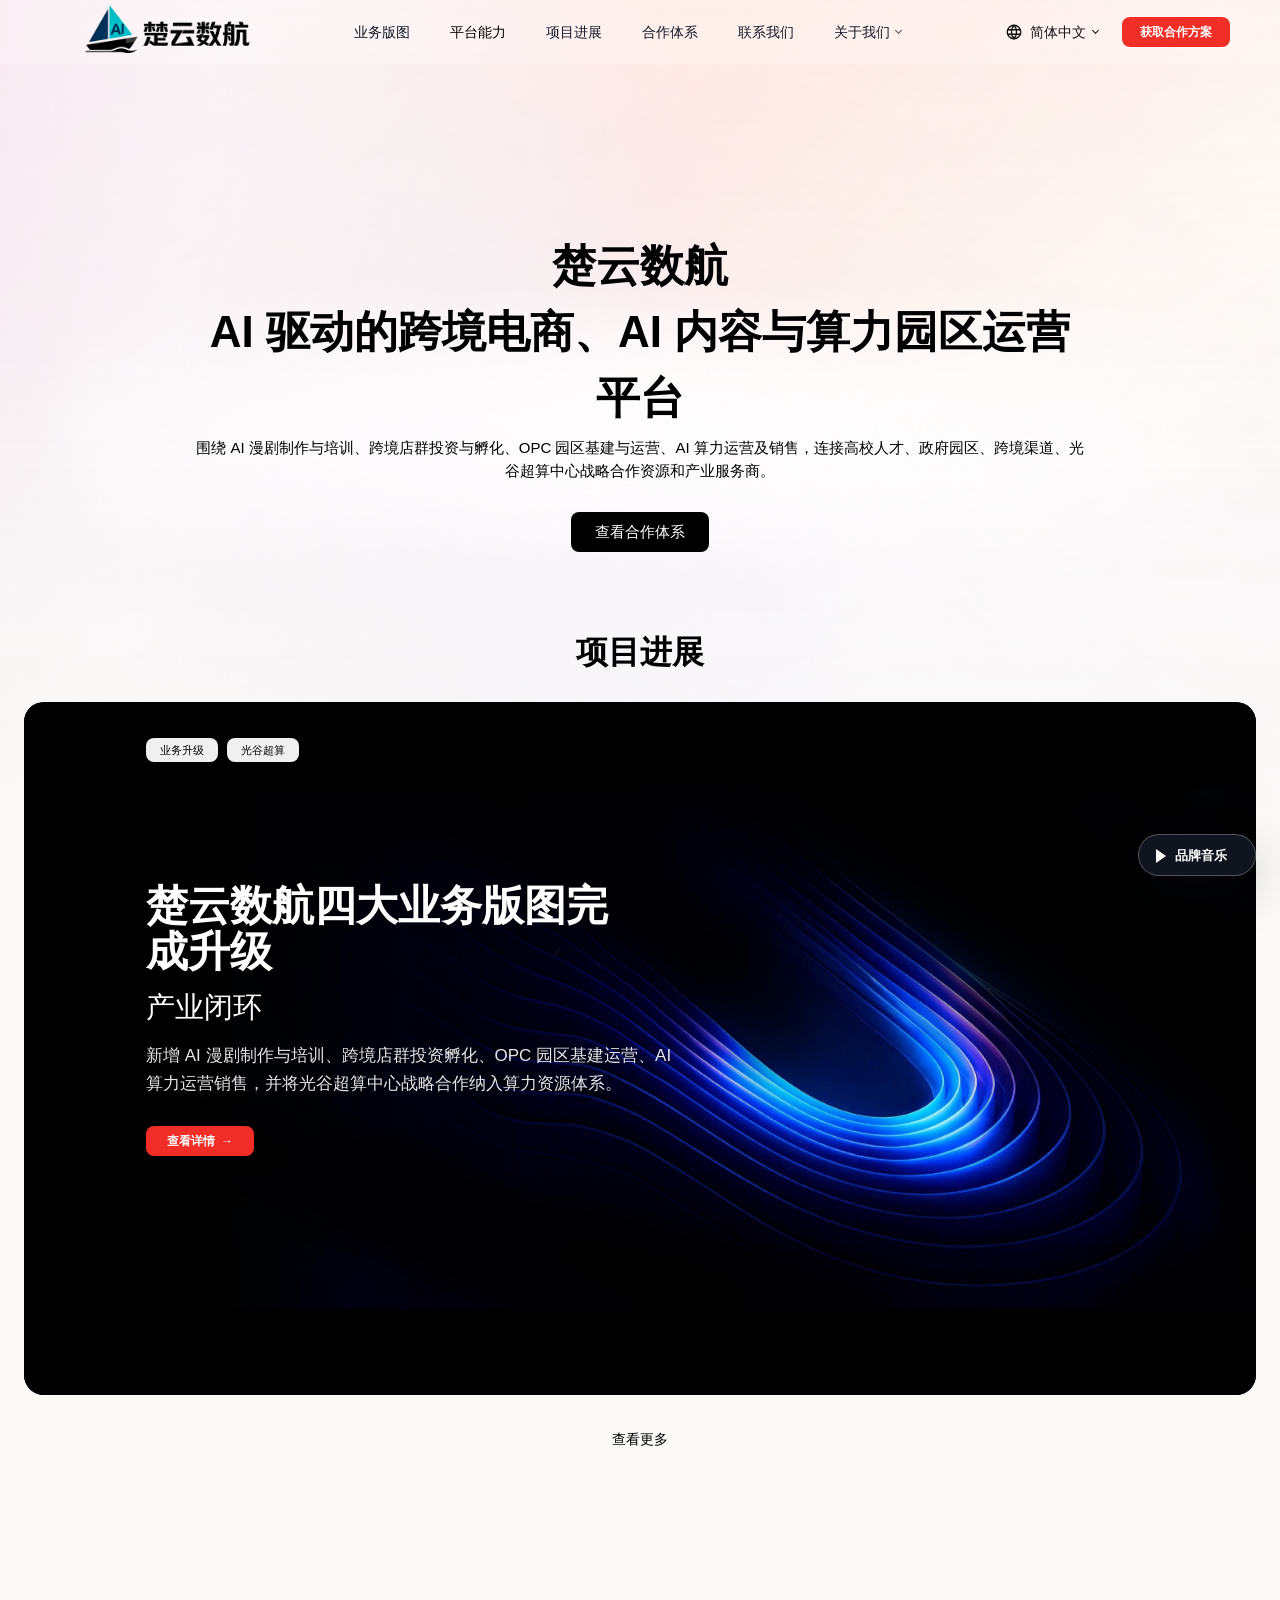
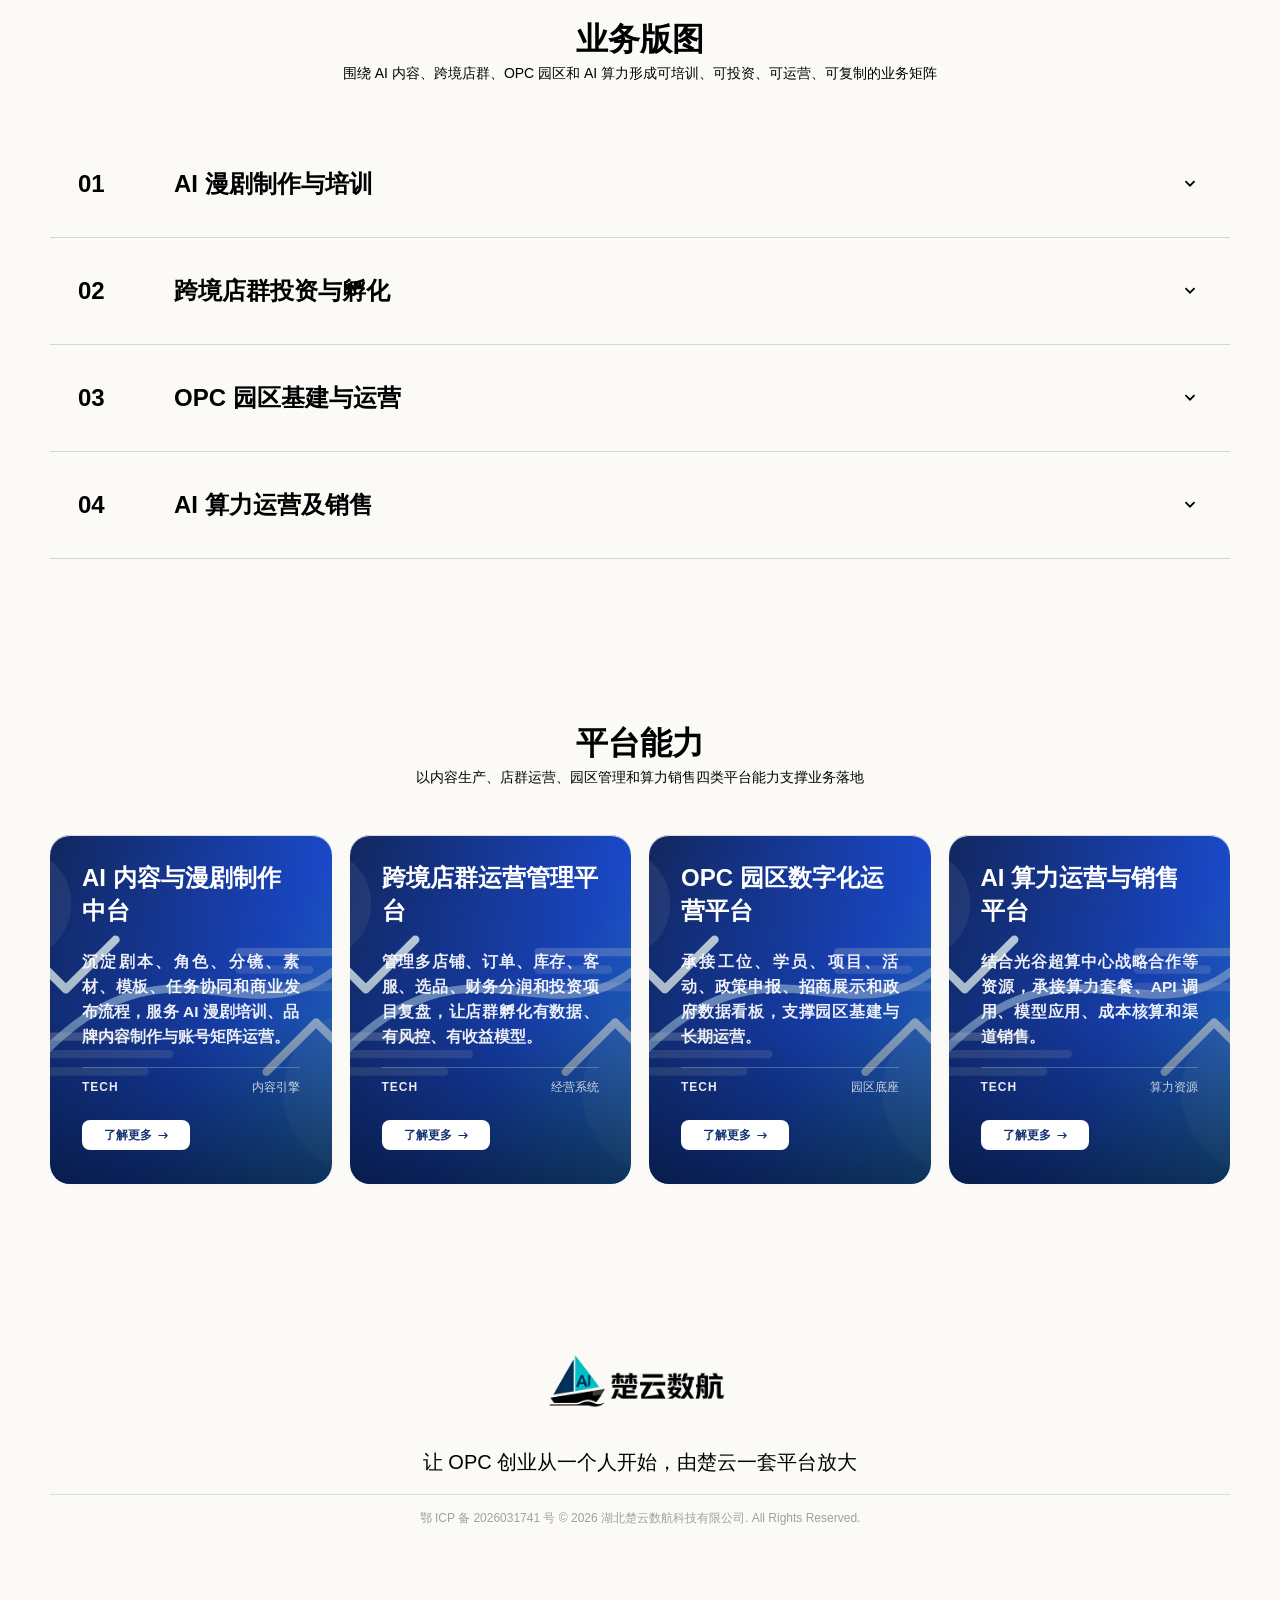
==== cn.html @ 6320c2f5 "Initial ChuYun website" ====
<!doctype html>
<html lang="zh-CN">
  <head>
    <meta charset="UTF-8">
    <meta name="viewport" content="width=device-width, initial-scale=1.0">
    <style id="route-hash-scroll-guard">html { scroll-behavior: auto !important; }</style>
    <script>
      (function () {
        const hash = location.hash;
        if (!hash || hash.length < 2) {
          document.getElementById("route-hash-scroll-guard")?.remove();
          return;
        }
        let id;
        try {
          id = decodeURIComponent(hash.slice(1));
        } catch {
          return;
        }
        function snapRouteHash() {
          const target = document.getElementById(id);
          if (!target) return;
          document.documentElement.style.scrollBehavior = "auto";
          document.body.style.scrollBehavior = "auto";
          target.scrollIntoView({ block: "start", behavior: "instant" });
        }
        if (document.readyState === "loading") {
          document.addEventListener("DOMContentLoaded", snapRouteHash, { once: true });
        } else {
          snapRouteHash();
        }
      })();
    </script>
    <link rel="icon" href="static/picture/logo-wide.png" type="image/png">
    <title>楚云数航 | AI内容、跨境店群、OPC园区与AI算力运营平台</title>
    <meta name="description" content="湖北楚云数航科技有限公司官网，展示AI漫剧制作与培训、跨境店群投资与孵化、OPC园区基建与运营、AI算力运营及销售，以及光谷超算中心战略合作等核心业务。">
    <meta name="keywords" content="楚云数航, AI漫剧, 跨境店群, OPC园区, AI算力, 光谷超算中心, 跨境电商孵化, 园区运营">
    <link rel="canonical" href="./cn.html">
    <script type="application/ld+json">
    {
      "@context": "https://schema.org",
      "@graph": [
        {
          "@type": "WebSite",
          "name": "楚云数航",
          "url": "./cn.html",
          "description": "楚云数航围绕AI漫剧制作与培训、跨境店群投资与孵化、OPC园区基建与运营、AI算力运营及销售，构建可培训、可投资、可运营、可复制的产业平台。",
          "inLanguage": "zh-CN",
          "potentialAction": {
            "@type": "ViewAction",
            "target": "./cn.html"
          }
        },
        {
          "@type": "WebPage",
          "name": "楚云数航 | AI内容、跨境店群、OPC园区与AI算力运营平台",
          "url": "./cn.html",
          "canonicalUrl": "./cn.html",
          "isPartOf": {
            "@type": "WebSite",
            "name": "楚云数航",
            "url": "./cn.html"
          }
        },
        {
          "@type": "Organization",
          "name": "楚云数航",
          "alternateName": "ChuYun Digital Voyage",
          "url": "./cn.html",
          "email": "business@chuyunai.com.cn",
          "description": "楚云数航围绕AI内容、跨境店群、OPC园区和AI算力，连接高校、政府园区、光谷超算中心战略合作资源与产业服务商。"
        }
      ]
    }
    </script>
    <script>
      const previewMode = new URLSearchParams(window.location.search).get("view");
      if (previewMode === "4k" || previewMode === "2k") {
        document.documentElement.classList.add(`preview-${previewMode}`);
      }
    </script>
    <link rel="stylesheet" href="static/css/styles.css">
  </head>
  <body>
    <header class="site-header" data-header>
      <a class="brand" href="" aria-label="楚云数航首页">
        <img src="static/picture/logo-wide.png" alt="楚云数航">
      </a>

      <nav class="desktop-nav" aria-label="主导航">
        <div class="nav-item">
          <a class="nav-trigger" href="#products" data-section="products"><span>业务版图</span></a>
        </div>
        <div class="nav-item">
          <a class="nav-trigger" href="#technology" data-section="technology"><span>平台能力</span></a>
        </div>
        <div class="nav-item">
          <a class="nav-trigger" href="news-index.html"><span>品牌动态</span></a>
        </div>
        <div class="nav-item">
          <a class="nav-trigger" href="investor.html"><span>项目进展</span></a>
        </div>
        <div class="nav-item">
          <a class="nav-trigger" href="partner.html#recruit"><span>合作报名</span></a>
        </div>
        <div class="nav-item">
          <button class="nav-trigger" type="button" data-section="about"><span>公司</span><span class="nav-chevron" aria-hidden="true"></span></button>
          <div class="nav-dropdown nav-dropdown--about" role="menu" aria-label="公司导航">
            <div class="nav-dropdown__group">
              <h3 class="nav-dropdown__title">关于楚云数航</h3>
              <a href="about.html">关于我们</a>
              <a href="about.html#contact">联系团队</a>
            </div>
            <div class="nav-dropdown__group">
              <h3 class="nav-dropdown__title">合作体系</h3>
              <a href="partner.html">合作伙伴方案</a>
              <a href="partner.html#recruit">提交合作意向</a>
            </div>
          </div>
        </div>
      </nav>

      <div class="header-actions">
        <div class="language-menu" data-language-menu>
          <button class="language-switch" type="button" data-language-toggle aria-label="语言" aria-expanded="false">
            <svg viewbox="0 0 24 24" aria-hidden="true">
              <path d="M12 21a9 9 0 1 0 0-18 9 9 0 0 0 0 18Z"></path>
              <path d="M3.6 9h16.8M3.6 15h16.8M12 3c2.2 2.4 3.4 5.4 3.4 9s-1.2 6.6-3.4 9c-2.2-2.4-3.4-5.4-3.4-9S9.8 5.4 12 3Z"></path>
            </svg>
            <span data-language-current>简体中文</span>
            <span class="language-switch__chevron" aria-hidden="true"></span>
          </button>
          <div class="language-dropdown" role="menu" aria-label="语言选择">
            <button type="button" role="menuitem" data-language-option="简体中文">简体中文</button>
            <button type="button" role="menuitem" data-language-option="English">English</button>
          </div>
        </div>
        <a class="primary-button primary-button--small" href="partner.html#recruit" data-nav-cta>获取方案</a>
        <button class="menu-button" type="button" data-menu aria-label="菜单" aria-expanded="false" aria-controls="mobile-navigation">
          <span></span>
          <span></span>
          <span></span>
        </button>
      </div>
    </header>

    <nav class="mobile-panel" id="mobile-navigation" data-mobile-panel aria-label="移动端导航">
      <div class="mobile-panel__inner">
        <div class="mobile-panel__section mobile-panel__section--main">
          <a class="mobile-panel__primary-link" href="#products">业务版图</a>
          <a class="mobile-panel__primary-link" href="#technology">平台能力</a>
          <a class="mobile-panel__primary-link" href="news-index.html">品牌动态</a>
          <a class="mobile-panel__primary-link" href="investor.html">项目进展</a>
          <a class="mobile-panel__primary-link" href="partner.html#recruit">合作报名</a>
        </div>

        <section class="mobile-panel__section mobile-panel__section--accordion" aria-labelledby="mobile-about-title">
          <button class="mobile-panel__accordion" type="button" data-mobile-accordion aria-expanded="false" aria-controls="mobile-about-submenu">
            <span id="mobile-about-title">公司</span>
            <span class="mobile-panel__arrow" aria-hidden="true"></span>
          </button>
          <div class="mobile-panel__submenu" id="mobile-about-submenu" data-mobile-submenu aria-hidden="true">
            <div class="mobile-panel__group">
              <div class="mobile-panel__links">
                <a href="about.html">关于我们</a>
                <a href="about.html#contact">联系团队</a>
              </div>
            </div>
            <div class="mobile-panel__group">
              <p class="mobile-panel__eyebrow">合作体系</p>
              <div class="mobile-panel__links">
                <a href="partner.html">合作伙伴方案</a>
                <a href="partner.html#recruit">提交合作意向</a>
              </div>
            </div>
          </div>
        </section>

        <a class="mobile-panel__cta" href="partner.html#recruit" data-nav-cta-mobile>获取方案</a>
      </div>
    </nav>

    <main class="page-shell">
      <section class="hero section" id="hero" aria-labelledby="hero-title">
        <div class="hero__motion" aria-hidden="true">
          <span class="hero__motion-layer hero__motion-layer--left"></span>
          <span class="hero__motion-layer hero__motion-layer--cyan"></span>
          <span class="hero__motion-layer hero__motion-layer--warm"></span>
          <span class="hero__motion-layer hero__motion-layer--violet"></span>
        </div>
        <div class="hero__wash" aria-hidden="true"></div>
        <div class="hero-icon-cloud" aria-hidden="true">
          <span class="liquid-icon liquid-icon--1"><img class="liquid-icon__logo liquid-icon__logo--wide" src="static/picture/hero-icon-office-assistant.png" alt=""></span>
          <span class="liquid-icon liquid-icon--2"><img class="liquid-icon__logo liquid-icon__logo--tall" src="static/picture/hero-icon-logoblack.png" alt=""></span>
          <span class="liquid-icon liquid-icon--3"><img class="liquid-icon__logo liquid-icon__logo--wide" src="static/picture/hero-icon-senseaudio.png" alt=""></span>
          <span class="liquid-icon liquid-icon--4"><img class="liquid-icon__logo" src="static/picture/hero-icon-sensear.png" alt=""></span>
          <span class="liquid-icon liquid-icon--5"><img class="liquid-icon__logo" src="static/picture/hero-icon-ririxin.png" alt=""></span>
          <span class="liquid-icon liquid-icon--6"><img class="liquid-icon__logo liquid-icon__logo--wide" src="static/picture/hero-icon-foundation.png" alt=""></span>
          <span class="liquid-icon liquid-icon--7"><img class="liquid-icon__logo liquid-icon__logo--tall" src="static/picture/hero-icon-ruying.png" alt=""></span>
          <span class="liquid-icon liquid-icon--8"><img class="liquid-icon__logo" src="static/picture/hero-icon-shangliang.png" alt=""></span>
          <span class="liquid-icon liquid-icon--9"><img class="liquid-icon__logo" src="static/picture/hero-icon-maskgroup.png" alt=""></span>
          <span class="liquid-icon liquid-icon--10"><img class="liquid-icon__logo" src="static/picture/hero-icon-appstore.png" alt=""></span>
        </div>
        <div class="hero__content">
          <h1 id="hero-title">楚云数航<br>AI驱动的跨境电商、AI内容与算力园区运营平台</h1>
          <p>围绕AI漫剧制作与培训、跨境店群投资与孵化、OPC园区基建与运营、AI算力运营及销售，连接高校、政府园区、光谷超算中心战略合作资源和产业服务商。</p>
          <a class="hero-button" href="partner.html">查看合作体系</a>
        </div>
      </section>

      <section class="news section" id="news" aria-labelledby="news-title">
        <div class="section-heading">
          <h2 id="news-title">项目进展</h2>
        </div>

        <div class="news-layout">
          <article class="news-feature glass-panel" data-news>
            <div class="news-feature__carousel" data-news-carousel aria-hidden="true"></div>
            <button class="news-arrow news-arrow--prev" type="button" data-news-prev aria-label="上一条最新动态">
              <svg viewbox="0 0 24 24" aria-hidden="true">
                <path d="m15 18-6-6 6-6"></path>
              </svg>
            </button>
            <button class="news-arrow news-arrow--next" type="button" data-news-next aria-label="下一条最新动态">
              <svg viewbox="0 0 24 24" aria-hidden="true">
                <path d="m9 18 6-6-6-6"></path>
              </svg>
            </button>
            <div class="news-feature__chips">
              <span></span>
              <span></span>
            </div>
            <div class="news-feature__copy">
              <h3></h3>
              <strong></strong>
              <p></p>
              <button class="primary-button primary-button--arrow news-feature__cta" type="button">查看详情</button>
            </div>
          </article>

        </div>

        <button class="text-link" type="button" data-open-news>查看更多</button>
      </section>

      <section class="products section" id="products" aria-labelledby="products-title">
        <div class="section-heading">
          <h2 id="products-title">业务版图</h2>
          <p>围绕AI内容、跨境店群、OPC园区和AI算力形成可培训、可投资、可运营、可复制的业务矩阵</p>
        </div>

        <div class="product-accordion" data-product-accordion>
          <article class="product-expanded product-expanded--sensenova product-expanded--dynamic glass-panel" data-product-expanded>
            <div class="product-expanded__copy">
              <span class="product-number" data-product-number>01</span>
              <div>
                <h3 data-product-title>AI漫剧制作与培训</h3>
                <p data-product-subtitle>把AI内容生产变成可学习、可交付、可商业化的训练体系</p>
                <ul data-product-list>
                  <li><a href="partner.html#recruit" data-product-link="AI漫剧课程体系">AI漫剧课程体系</a></li>
                  <li><a href="partner.html#solutions" data-product-link="内容制作交付">内容制作交付</a></li>
                  <li><a href="about.html#contact" data-product-link="高校与园区训练营">高校与园区训练营</a></li>
                </ul>
              </div>
            </div>
            <div class="product-stage product-stage--sensenova" aria-hidden="true"></div>
            <span class="product-stage-hotspot" aria-hidden="true"></span>
          </article>

          <div class="product-row" data-product-row="infra" role="button" tabindex="0" aria-label="展开跨境店群投资与孵化">
            <span>02</span>
            <strong>跨境店群投资与孵化</strong>
            <em class="product-row__toggle" aria-hidden="true"></em>
          </div>
          <div class="product-row" data-product-row="city" role="button" tabindex="0" aria-label="展开OPC园区基建与运营">
            <span>03</span>
            <strong>OPC园区基建与运营</strong>
            <em class="product-row__toggle" aria-hidden="true"></em>
          </div>
          <div class="product-row" data-product-row="innovation" role="button" tabindex="0" aria-label="展开AI算力运营及销售">
            <span>04</span>
            <strong>AI算力运营及销售</strong>
            <em class="product-row__toggle" aria-hidden="true"></em>
          </div>
        </div>
      </section>

      <section class="technology section" id="technology" aria-labelledby="technology-title">
        <div class="section-heading">
          <div class="section-heading__copy">
            <h2 id="technology-title">平台能力</h2>
            <p>以内容生产、店群运营、园区管理和算力销售四类平台能力支撑业务落地</p>
          </div>
        </div>

        <div class="tech-carousel" data-tech-carousel>
        <div class="tech-grid" data-tech-track aria-label="技术列表">
          <article class="tech-card">
            <img class="tech-card__image" src="static/picture/chuyun-brand-placeholder.svg" alt="" decoding="async">
            <div class="tech-copy">
              <h3>AI内容与漫剧制作中台</h3>
              <p>沉淀剧本、角色、分镜、素材、模板、任务协同和商业发布流程，服务AI漫剧培训、品牌内容制作与账号矩阵运营。</p>
              <div class="tech-meta" aria-hidden="true">
                <span>TECH</span>
                <strong>内容引擎</strong>
              </div>
              <a class="tech-button" href="about.html">了解更多</a>
            </div>
          </article>

          <article class="tech-card">
            <img class="tech-card__image" src="static/picture/chuyun-brand-placeholder.svg" alt="" decoding="async">
            <div class="tech-copy">
              <h3>跨境店群运营管理平台</h3>
              <p>管理多店铺、订单、库存、客服、选品、财务分润和投资项目复盘，让店群孵化有数据、有风控、有收益模型。</p>
              <div class="tech-meta" aria-hidden="true">
                <span>TECH</span>
                <strong>经营系统</strong>
              </div>
              <a class="tech-button" href="partner.html">了解更多</a>
            </div>
          </article>

          <article class="tech-card">
            <img class="tech-card__image" src="static/picture/chuyun-brand-placeholder.svg" alt="" decoding="async">
            <div class="tech-copy">
              <h3>OPC园区数字化运营平台</h3>
              <p>承接工位、学员、项目、活动、政策申报、招商展示和政府数据看板，支撑园区基建与长期运营。</p>
              <div class="tech-meta" aria-hidden="true">
                <span>TECH</span>
                <strong>园区底座</strong>
              </div>
              <a class="tech-button" href="investor.html">了解更多</a>
            </div>
          </article>

          <article class="tech-card">
            <img class="tech-card__image" src="static/picture/chuyun-brand-placeholder.svg" alt="" decoding="async">
            <div class="tech-copy">
              <h3>AI算力运营与销售平台</h3>
              <p>结合光谷超算中心战略合作等资源，承接算力套餐、API调用、模型应用、成本核算和渠道销售。</p>
              <div class="tech-meta" aria-hidden="true">
                <span>TECH</span>
                <strong>算力资源</strong>
              </div>
              <a class="tech-button" href="investor.html#announcements">了解更多</a>
            </div>
          </article>
        </div>
        </div>
      </section>

      <footer class="footer-band section" id="about">
        <img src="static/picture/logo-wide.png" alt="楚云数航">
        <p>以AI赋能内容，以店群连接全球，以园区承载项目，以算力驱动未来</p>
        <div class="footer-line"></div>
        <p class="legal"><a href="https://beian.miit.gov.cn/" target="_blank" rel="noopener">鄂ICP备2026031741号</a>  © 2026 <a href="https://chuyunai.com.cn/" target="_blank" rel="noopener">湖北楚云数航科技有限公司</a>. All Rights Reserved.</p>
      </footer>
    </main>

    <div class="toast" data-toast></div>

    <script src="static/js/app.js"></script>
  </body>
</html>
---- static/css/styles.css ----
:root {
  --red: #f02e27;
  --red-strong: #f02e27;
  --text: #000;
  --muted: #667085;
  --page-max: 1280px;
  --header-pad: max(24px, calc((100vw - var(--page-max)) / 2));
  --hero-bleed: 340px;
  --sans-font: "Open Sans", "PingFang SC", "Source Han Sans SC", "Source Han Sans CN", "Source Han Sans", "Noto Sans CJK SC", "Noto Sans SC", "思源黑体", "Microsoft YaHei", Arial, sans-serif;
  --title-font: var(--sans-font);
  --serif-title-font: Lora, Georgia, "Times New Roman", serif;
  --glass-border: rgba(255, 255, 255, 0.78);
  --nav-glass-bg-default: rgba(255, 255, 255, 0.28);
  --nav-glass-bg-open: rgba(255, 255, 255, 0.95);
  --shadow-soft: 0 3px 10px rgba(38, 48, 72, 0.04);
  --module-gap: clamp(88px, 13.125vw, 168px);
  --font-root-min: 14px;
  --font-root-max: 16px;
  --font-root-fluid: clamp(var(--font-root-min), 0.8125rem + 0.35vw, var(--font-root-max));
}

/* Ecosystem partner page */
body[data-page="partner"] {
  background: #fbfaf7;
}

.partner-page {
  color: #070707;
  background: #fbfaf7;
}

.partner-container {
  width: min(var(--page-max), calc(100% - 48px));
  margin: 0 auto;
}

.partner-hero {
  position: relative;
  height: clamp(300px, 20vw, 380px);
  min-height: 300px;
  display: grid;
  place-items: center;
  overflow: hidden;
  isolation: isolate;
  text-align: center;
  background: #faf8f6;
}

.partner-hero::after {
  display: none;
}

.partner-hero__motion {
  position: absolute;
  z-index: 0;
  inset: 18% 18% 24%;
  border-radius: 90px;
  background: linear-gradient(90deg, #fdd5d3 0%, #fde2e0 30%, #fdecd0 60%, #fdf5d6 100%);
  opacity: 0.72;
  filter: blur(42px);
  animation: none;
  pointer-events: none;
}

.partner-hero__motion::before,
.partner-hero__motion::after,
.partner-hero__motion-layer {
  position: absolute;
  display: block;
  content: "";
  pointer-events: none;
  will-change: transform, opacity;
}

.partner-hero__motion::before {
  display: none;
}

.partner-hero__motion::after {
  display: none;
}

.partner-hero__motion-layer {
  display: none;
}

.partner-hero__motion-layer--left {
  inset: -16% 30% -16% -22%;
  background:
    radial-gradient(ellipse 58% 48% at 14% 24%, rgba(240, 46, 39, 0.36) 0%, rgba(255, 213, 222, 0.14) 34%, rgba(255, 255, 255, 0) 72%),
    linear-gradient(118deg, rgba(240, 46, 39, 0.28) 0%, rgba(255, 218, 226, 0.12) 28%, rgba(255, 255, 255, 0) 62%),
    linear-gradient(38deg, rgba(255, 255, 255, 0) 18%, rgba(112, 91, 255, 0.08) 52%, rgba(255, 255, 255, 0) 82%);
  filter: blur(22px) saturate(1.24);
  opacity: 0.98;
  transform: translate3d(-10%, -3%, 0) rotate(4deg) scale(1.12);
  animation: heroRibbonLeft 7.2s ease-in-out infinite alternate;
}

.partner-hero__motion-layer--blue {
  background: linear-gradient(28deg, rgba(65, 105, 255, 0) 20%, rgba(70, 92, 255, 0.07) 38%, rgba(142, 92, 255, 0.075) 54%, rgba(255, 255, 255, 0) 76%);
  transform: translate3d(-6%, 9%, 0) rotate(-8deg) scale(1.08);
  animation: heroRibbonCyan 11.2s ease-in-out infinite alternate;
}

.partner-hero__motion-layer--warm {
  background: linear-gradient(135deg, rgba(255, 255, 255, 0) 12%, rgba(255, 154, 72, 0.18) 30%, rgba(240, 46, 39, 0.14) 42%, rgba(255, 211, 220, 0.08) 58%, rgba(255, 255, 255, 0) 78%);
  transform: translate3d(8%, -5%, 0) rotate(6deg) scale(1.02);
  animation: heroRibbonWarm 10.4s ease-in-out infinite alternate;
}

.partner-hero__motion-layer--violet {
  background: linear-gradient(58deg, rgba(255, 255, 255, 0) 18%, rgba(92, 92, 255, 0.04) 42%, rgba(180, 96, 255, 0.035) 57%, rgba(255, 255, 255, 0) 80%);
  transform: translate3d(2%, 18%, 0) rotate(11deg) scale(1.14);
  animation: heroRibbonViolet 12.6s ease-in-out infinite alternate;
}

.partner-hero__wash {
  display: none;
}

.partner-hero__content {
  position: relative;
  z-index: 1;
  width: min(var(--page-max), calc(100% - 48px));
  margin-top: 32px;
}

.partner-hero h1 {
  margin: 0;
  font-family: var(--title-font);
  color: #111827;
  font-size: clamp(2.125rem, 3.2vw, 3rem);
  line-height: 1.16;
  letter-spacing: -0.01em;
  font-weight: 700;
  white-space: nowrap;
}

html[lang="en"] body[data-page="partner"] .partner-hero h1 {
  max-width: min(1120px, calc(100vw - 96px));
  margin-inline: auto;
  font-size: clamp(2rem, 3vw, 2.75rem);
  line-height: 1.12;
  white-space: normal;
  text-wrap: balance;
}

.partner-hero p {
  margin: 5px 0 29px;
  color: #000;
  font-family: var(--sans-font);
  font-size: clamp(0.9375rem, 1.15vw, 1.125rem);
  line-height: 1.55;
  letter-spacing: 0;
}

html[lang="en"] body[data-page="partner"] .partner-hero p {
  max-width: min(980px, calc(100vw - 96px));
  margin-inline: auto;
}

.partner-button {
  display: inline-flex;
  align-items: center;
  justify-content: center;
  gap: 10px;
  min-height: 38px;
  padding: 0 24px;
  border-radius: 8px;
  font-size: 0.875rem;
  font-weight: 700;
  transition: transform 220ms ease, background 220ms ease, color 220ms ease;
}

.partner-button--red {
  color: #fff;
  background: #f02e27;
}

.partner-button--red:hover,
.partner-button--red:focus-visible {
  background: #b60005;
  transform: translateY(-2px);
}

.partner-hero .partner-button {
  min-width: 136px;
  min-height: 40px;
  gap: 9px;
  padding: 0 24px;
  font-size: 0.9375rem;
  font-weight: 400;
  line-height: 20px;
}

.partner-hero .partner-button--red {
  background: #000;
}

.partner-hero .partner-button--red:hover,
.partner-hero .partner-button--red:focus-visible {
  background: #000;
  transform: translateY(-2px) scale(1.1);
}

.partner-button--dark {
  color: #fff;
  background: #101010;
}

.partner-button--dark:hover,
.partner-button--dark:focus-visible {
  background: #f02e27;
  transform: translateY(-2px);
}

.partner-nav {
  position: sticky;
  z-index: 34;
  width: 100%;
  padding: 12px 0;
  border-bottom: 1px solid rgba(17, 24, 39, 0.08);
  background: rgba(255, 255, 255, 0.64);
  backdrop-filter: blur(14px);
  -webkit-backdrop-filter: blur(14px);
}

.partner-nav::before {
  display: none;
}

.partner-nav__inner {
  width: min(var(--page-max), calc(100% - 48px));
  display: flex;
  justify-content: flex-end;
  align-items: center;
  gap: 6px;
  margin: 0 auto;
  overflow-x: auto;
  white-space: nowrap;
  scrollbar-width: none;
}

.partner-nav__inner::-webkit-scrollbar {
  display: none;
}

.partner-nav__label,
.partner-nav a {
  flex: 0 0 auto;
  color: #667085;
  font-size: 0.75rem;
  line-height: 18px;
  font-weight: 600;
}

.partner-nav__label {
  display: inline-flex;
  align-items: center;
  gap: 4px;
  margin-right: 8px;
  color: #98a2b3;
  white-space: nowrap;
}

.partner-nav a {
  display: inline-flex;
  align-items: center;
  min-height: 30px;
  padding: 0 13px;
  border-radius: 999px;
  transition: color 180ms ease, background 180ms ease;
}

.partner-nav a:hover,
.partner-nav a:focus-visible {
  color: #111827;
  background: #f3f4f6;
}

.partner-nav a.is-active {
  color: #fff;
  background: #111;
}

.partner-section {
  padding: 108px 0;
}

.partner-section--warm {
  background: #f7f1e9;
}

.partner-section--dark {
  color: #fff;
  background:
    radial-gradient(800px 400px at 85% 0%, rgba(240, 46, 39, 0.18), transparent 60%),
    radial-gradient(600px 300px at 5% 100%, rgba(255, 138, 60, 0.1), transparent 60%),
    #101010;
}

.partner-section--last {
  padding: 72px 0;
}

.partner-section__center {
  max-width: 780px;
  margin: 0 auto 60px;
  text-align: center;
}

.partner-section__center h2,
.partner-why__lead h2 {
  margin: 0 0 16px;
  color: #000;
  font-size: clamp(1.5rem, 3.2vw, 1.875rem);
  font-weight: 700;
  line-height: 1.2;
  letter-spacing: -0.75px;
}

.partner-section__center p,
.partner-why__lead p,
.partner-cta p,
.partner-cta small {
  color: #667085;
  font-size: 1rem;
  line-height: 1.65;
}

.partner-section--dark .partner-section__center h2 {
  color: #fff;
}

.partner-section--dark .partner-section__center p,
.partner-section--dark .partner-partner-card p {
  color: #b9b6b2;
}

.partner-why {
  display: grid;
  grid-template-columns: 0.85fr 1.3fr;
  gap: 64px;
  align-items: start;
}

.partner-why__lead {
  position: sticky;
  top: 110px;
}

.partner-why__lead h2::after {
  display: block;
  width: 56px;
  height: 5px;
  margin-top: 18px;
  border-radius: 3px;
  background: linear-gradient(90deg, #f02e27, #ff8a3c);
  content: "";
}

.partner-why__lead p {
  max-width: 380px;
  margin: 0 0 26px;
  font-size: 0.875rem;
  line-height: 1.625;
}

.partner-why__rows {
  display: grid;
  gap: 0;
}

.partner-why-row {
  display: grid;
  grid-template-columns: 96px 1fr;
  gap: 26px;
  align-items: start;
  padding: 34px 10px;
  border-top: 1px solid #e7dfd4;
  transition: background 0.3s ease, transform 0.3s ease;
}

.partner-why-row:last-child {
  border-bottom: 1px solid #e7dfd4;
}

.partner-why-row:hover {
  background: linear-gradient(90deg, rgba(240, 46, 39, 0.06), rgba(255, 138, 60, 0.06));
  transform: translateX(8px);
}

.partner-why-row span {
  color: transparent;
  font-size: 2.25rem;
  font-weight: 700;
  line-height: 1;
  letter-spacing: 0;
  -webkit-text-stroke: 1.5px rgba(240, 46, 39, 0.45);
  transition: color 0.3s ease, -webkit-text-stroke 0.3s ease;
}

.partner-why-row:hover span {
  color: #f02e27;
  -webkit-text-stroke: 0;
}

.partner-why-row h3 {
  margin: 0 0 8px;
  font-size: 1.25rem;
  font-weight: 600;
  line-height: 1.25;
}

.partner-why-row p {
  margin: 0;
  color: #667085;
  font-size: 0.9063rem;
  line-height: 1.7;
}

.partner-solution-grid {
  display: grid;
  grid-template-columns: repeat(4, minmax(0, 1fr));
  gap: 28px;
}

.partner-solution-card {
  position: relative;
  min-height: 400px;
  overflow: hidden;
  border-radius: 20px;
  background: #121212;
  box-shadow: 0 10px 36px rgba(36, 36, 34, 0.1);
  transition: transform 0.3s ease, box-shadow 0.3s ease;
}

.partner-solution-card img {
  width: 100%;
  height: 100%;
  min-height: 400px;
  object-fit: cover;
  transition: transform 0.6s ease;
}

.partner-solution-card:hover {
  box-shadow: 0 22px 56px rgba(36, 36, 34, 0.18);
  transform: translateY(-8px);
}

.partner-solution-card:hover img {
  transform: scale(1.05);
}

.partner-solution-card__veil {
  position: absolute;
  inset: 0;
  background: linear-gradient(180deg, rgba(0, 0, 0, 0) 45%, rgba(0, 0, 0, 0.45) 75%, rgba(0, 0, 0, 0.78) 100%);
}

.partner-solution-card__content {
  position: absolute;
  right: 22px;
  bottom: 24px;
  left: 22px;
  color: #fff;
}

.partner-solution-card__content span {
  display: inline-block;
  margin-bottom: 12px;
  padding: 7px 18px;
  border-radius: 999px;
  color: #111;
  background: rgba(255, 255, 255, 0.92);
  font-size: 0.8125rem;
  font-weight: 700;
  letter-spacing: 0.5px;
  transition: background 0.25s ease, color 0.25s ease;
}

.partner-solution-card:hover .partner-solution-card__content span {
  color: #fff;
  background: #f02e27;
}

.partner-solution-card__content h3,
.partner-partner-card h3,
.partner-benefit h3 {
  margin: 0 0 10px;
  font-size: 1.25rem;
  font-weight: 600;
  line-height: 1.25;
}

.partner-solution-card__content p {
  margin: 0;
  color: #ddd;
  font-size: 0.875rem;
  line-height: 1.6;
}

.partner-card-grid {
  display: grid;
  grid-template-columns: repeat(2, minmax(0, 1fr));
  gap: 20px;
}

.partner-partner-card {
  display: flex;
  min-height: 230px;
  flex-direction: column;
  align-items: flex-start;
  padding: 34px 32px;
  border: 1px solid rgba(255, 255, 255, 0.12);
  border-radius: 18px;
  background: rgba(255, 255, 255, 0.06);
  box-shadow: none;
  backdrop-filter: blur(8px);
  transition: border-color 0.3s ease, box-shadow 0.3s ease, transform 0.3s ease;
}

.partner-partner-card:hover {
  border-color: rgba(240, 46, 39, 0.6);
  box-shadow: 0 18px 48px rgba(0, 0, 0, 0.4);
  transform: translateY(-6px);
}

.partner-partner-card h3 {
  color: #fff;
}

.partner-partner-card p {
  flex: 1;
  min-height: 0;
  margin: 0 0 22px;
  font-size: 0.9063rem;
  line-height: 1.7;
}

.partner-pill {
  display: inline-flex;
  align-items: center;
  justify-content: center;
  min-height: 38px;
  padding: 0 24px;
  border-radius: 10px;
  color: #101010;
  background: #fff;
  font-size: 0.875rem;
  font-weight: 700;
  letter-spacing: 0.5px;
  transition: background 0.2s ease, color 0.2s ease, transform 0.2s ease;
}

.partner-pill:hover,
.partner-pill:focus-visible {
  color: #fff;
  background: #f02e27;
  transform: translateY(-3px);
}

.partner-benefit-list {
  display: grid;
  grid-template-columns: repeat(4, minmax(0, 307px));
  justify-content: center;
  gap: 16px;
}

.partner-benefit {
  position: relative;
  min-height: 343px;
  overflow: hidden;
  padding: 26px 22px;
  border: 1px solid #e7dfd4;
  border-radius: 16px;
  background: rgba(255, 255, 255, 0.85);
  box-shadow: 0 8px 28px rgba(36, 36, 34, 0.06);
  backdrop-filter: blur(6px);
  transition: transform 0.3s ease, box-shadow 0.3s ease;
}

.partner-benefit::before {
  position: absolute;
  top: 0;
  left: 0;
  width: 0;
  height: 4px;
  border-radius: 0 4px 4px 0;
  background: linear-gradient(90deg, #f02e27, #ff8a3c);
  content: "";
  transition: width 0.45s ease;
}

.partner-benefit:hover {
  box-shadow: 0 18px 44px rgba(182, 0, 5, 0.12);
  transform: translateY(-6px);
}

.partner-benefit:hover::before {
  width: 100%;
}

.partner-benefit__icon {
  display: flex;
  width: 52px;
  height: 52px;
  align-items: center;
  justify-content: center;
  margin-bottom: 16px;
  border-radius: 14px;
  background: linear-gradient(90deg, rgba(240, 46, 39, 0.08), rgba(255, 138, 60, 0.08));
}

.partner-benefit__icon svg {
  width: 26px;
  height: 26px;
  fill: none;
  stroke: #f02e27;
  stroke-width: 1.8;
  stroke-linecap: round;
  stroke-linejoin: round;
}

.partner-benefit p {
  margin: 0;
  color: #667085;
  font-size: 0.875rem;
  line-height: 1.625;
}

.partner-cta {
  position: relative;
  display: flex;
  align-items: center;
  justify-content: space-between;
  flex-wrap: wrap;
  gap: 30px;
  overflow: hidden;
  padding: 60px 56px;
  border-radius: 24px;
  color: #fff;
  background:
    radial-gradient(600px 300px at 90% 0%, rgba(240, 46, 39, 0.35), transparent 65%),
    radial-gradient(420px 260px at 5% 100%, rgba(255, 138, 60, 0.18), transparent 60%),
    #000;
}

.partner-cta::before {
  position: absolute;
  inset: 0;
  background:
    radial-gradient(600px 300px at 90% 0%, rgba(240, 46, 39, 0.35), transparent 65%),
    radial-gradient(420px 260px at 5% 100%, rgba(255, 138, 60, 0.18), transparent 60%);
  content: "";
  pointer-events: none;
}

.partner-cta > * {
  position: relative;
  z-index: 1;
}

.partner-cta__chip {
  display: inline-flex;
  align-items: center;
  gap: 7px;
  margin-bottom: 14px;
  padding: 5px 13px;
  border: 1px solid rgba(255, 138, 60, 0.38);
  border-radius: 999px;
  color: #ff8a3c;
  background: rgba(255, 138, 60, 0.14);
  font-size: 0.7813rem;
  font-weight: 700;
  letter-spacing: 0.05em;
}

.partner-cta__chip::before {
  width: 7px;
  height: 7px;
  border-radius: 50%;
  background: #ff8a3c;
  content: "";
  animation: partnerChipBlink 1.6s ease infinite;
}

@keyframes partnerChipBlink {
  0%,
  100% {
    opacity: 1;
  }

  50% {
    opacity: 0.25;
  }
}

.partner-cta h2 {
  font-size: clamp(1.5rem, 3vw, 1.875rem);
  font-weight: 700;
  letter-spacing: -0.5px;
}

.partner-cta p {
  display: block;
  margin: 8px 0 0;
  color: #ccc;
}

.partner-cta__trust {
  display: flex;
  flex-wrap: wrap;
  gap: 18px;
  margin-top: 14px;
  color: rgba(255, 255, 255, 0.62);
  font-size: 0.7813rem;
}

.partner-cta__trust span {
  display: inline-flex;
  align-items: center;
  gap: 6px;
}

.partner-cta__trust span::before {
  color: #ff8a3c;
  font-weight: 800;
  content: "✓";
}

.partner-cta__actions {
  display: flex;
  align-items: center;
  flex-wrap: wrap;
  gap: 14px;
}

.partner-cta__arrow {
  display: inline-block;
  line-height: 1;
  transition: transform 0.2s ease;
}

.partner-cta .partner-button:hover .partner-cta__arrow,
.partner-cta .partner-button:focus-visible .partner-cta__arrow {
  transform: translateX(4px);
}

.partner-page .reveal {
  opacity: 0;
  transform: translateY(34px);
  transition:
    opacity 0.8s cubic-bezier(0.2, 0.7, 0.2, 1),
    transform 0.8s cubic-bezier(0.2, 0.7, 0.2, 1);
}

.partner-page .reveal.visible {
  opacity: 1;
  transform: none;
}

.partner-page .reveal.d1 {
  transition-delay: 0.1s;
}

.partner-page .reveal.d2 {
  transition-delay: 0.2s;
}

.partner-page .reveal.d3 {
  transition-delay: 0.3s;
}

@media (max-width: 1100px) {
  .partner-solution-grid,
  .partner-benefit-list {
    grid-template-columns: repeat(2, minmax(0, 1fr));
  }
}

@media (max-width: 860px) {
  .partner-container {
    width: min(100% - 32px, var(--page-max));
  }

  .partner-hero {
    min-height: 500px;
  }

  .partner-hero__content {
    margin-top: 154px;
  }

  .partner-why {
    grid-template-columns: 1fr;
    gap: 30px;
  }

  .partner-why__lead {
    position: static;
  }

  .partner-card-grid,
  .partner-benefit-list,
  .partner-solution-grid {
    grid-template-columns: 1fr;
  }

  .partner-solution-card,
  .partner-solution-card img {
    min-height: 330px;
  }

  .partner-cta {
    align-items: flex-start;
    flex-direction: column;
  }
}

@media (max-width: 560px) {
  .partner-hero h1 {
    font-size: clamp(1.75rem, 8vw, 2.25rem);
    white-space: normal;
  }

  .partner-why-row {
    grid-template-columns: 56px 1fr;
    gap: 16px;
    padding: 26px 4px;
  }

  .partner-section__center h2,
  .partner-why__lead h2 {
    font-size: 1.875rem;
  }

  .partner-section {
    padding: 72px 0;
  }
}

html.preview-2k,
html.preview-4k {
  --page-max: 1280px;
  --header-pad: max(24px, calc((var(--preview-width) - var(--page-max)) / 2));
  min-width: var(--preview-width);
}

html[lang="en"] {
  --title-font: var(--serif-title-font);
}

html.preview-2k {
  --preview-width: 2560px;
}

html.preview-4k {
  --preview-width: 3840px;
}

@media (max-width: 1920px) {
  :root {
    --page-max: 1280px;
  }
}

@media (max-width: 1536px) {
  :root {
    --page-max: 1180px;
  }
}

html.preview-2k body,
html.preview-4k body {
  min-width: var(--preview-width);
}

html.preview-2k .news-layout,
html.preview-4k .news-layout {
  --news-width: min(var(--page-max), calc(var(--preview-width) - 48px));
  --news-media-width: min(var(--page-max), calc(var(--preview-width) - 48px));
}

* {
  box-sizing: border-box;
}

html {
  font-size: var(--font-root-fluid);
  scroll-behavior: smooth;
  overflow-x: clip;
}

body {
  margin: 0;
  min-width: 320px;
  font-size: 1rem;
  color: var(--text);
  font-family: var(--sans-font);
  background: #fbfaf7;
  overflow-x: clip;
}

body::before {
  position: fixed;
  z-index: -2;
  inset: 0;
  background: linear-gradient(180deg, rgba(255, 255, 255, 0) 0, #fbfaf7 27%, #fbfaf7 100%);
  content: "";
  pointer-events: none;
}

button,
input,
select {
  font: inherit;
}

button {
  cursor: pointer;
}

a {
  color: inherit;
  text-decoration: none;
}

img,
svg,
video {
  display: block;
}

.site-header {
  position: sticky;
  z-index: 60;
  top: 0;
  height: 64px;
  display: flex;
  align-items: center;
  padding: 0 var(--header-pad);
  background: var(--nav-glass-bg-default);
  backdrop-filter: blur(34px) saturate(1.16);
  -webkit-backdrop-filter: blur(34px) saturate(1.16);
  transition: background 180ms ease;
}

.site-header:hover,
.site-header:has(.nav-item:hover),
.site-header:has(.nav-item:focus-within) {
  background: #fff;
}

body[data-page] .site-header {
  position: fixed;
  left: 0;
  right: 0;
  width: 100%;
}

body[data-page] .subpage-main {
  padding-top: 64px;
}

body[data-page] .subpage-quick-nav,
body[data-page] .ir-quick-nav,
body[data-page] .about-zh-quick-nav,
body[data-page] .partner-nav {
  top: 64px;
}

.brand {
  flex: 0 0 auto;
  width: 240px;
  height: 60px;
}

.brand img {
  width: 100%;
  height: 100%;
  object-fit: contain;
}

.desktop-nav {
  display: flex;
  align-items: center;
  gap: 40px;
  margin-left: 64px;
  margin-right: auto;
  color: #151922;
  font-size: 0.75rem;
  line-height: 18px;
  font-weight: 400;
  white-space: nowrap;
}

html[lang="zh-CN"] .desktop-nav,
html[lang="zh-Hant"] .desktop-nav,
html[lang="en"] .desktop-nav {
  font-size: 0.875rem;
  line-height: 20px;
}

.nav-item {
  position: relative;
}

.nav-item:has(.nav-dropdown)::after {
  position: absolute;
  left: -28px;
  right: -28px;
  top: 100%;
  height: 18px;
  content: "";
}

.nav-trigger {
  position: relative;
  display: inline-flex;
  align-items: center;
  gap: 6px;
  border: 0;
  padding: 22px 0;
  color: #111827;
  background: transparent;
  font: inherit;
  font-weight: 400;
  cursor: pointer;
  transition: color 180ms ease;
}

.nav-trigger::after {
  display: none;
  content: none;
}

.nav-trigger:hover,
.nav-trigger.active,
.nav-item:hover .nav-trigger,
.nav-item:focus-within .nav-trigger {
  color: #000;
}

.nav-trigger:focus {
  outline: none;
}

.nav-trigger:focus-visible span:first-child {
  text-decoration: underline;
  text-decoration-color: rgba(240, 46, 39, 0.62);
  text-decoration-thickness: 2px;
  text-underline-offset: 8px;
}

.nav-trigger:hover::after,
.nav-trigger.active::after,
.nav-item:hover .nav-trigger::after,
.nav-item:focus-within .nav-trigger::after {
  transform: none;
}

.nav-chevron {
  width: 5px;
  height: 5px;
  border-right: 1.2px solid currentColor;
  border-bottom: 1.2px solid currentColor;
  opacity: 0.72;
  transform: translateY(-2px) rotate(45deg);
  transition: opacity 180ms ease, transform 180ms ease;
}

.nav-item:hover .nav-chevron,
.nav-item:focus-within .nav-chevron {
  opacity: 1;
  transform: translateY(1px) rotate(225deg);
}

.nav-dropdown {
  position: absolute;
  z-index: 80;
  left: 50%;
  right: auto;
  top: calc(100% + 16px);
  width: min(500px, calc(100vw - 32px));
  min-height: 0;
  display: grid;
  grid-template-columns: 1fr;
  justify-content: stretch;
  align-items: start;
  gap: 18px;
  padding: 34px 48px 36px;
  border: 0;
  border-radius: 20px;
  overflow: hidden;
  background: #fff;
  box-shadow:
    0 18px 38px rgba(38, 43, 55, 0.08),
    0 3px 10px rgba(38, 43, 55, 0.035),
    inset 0 1px 0 rgba(255, 255, 255, 0.75);
  backdrop-filter: blur(24px) saturate(1.1);
  -webkit-backdrop-filter: blur(24px) saturate(1.1);
  opacity: 0;
  pointer-events: none;
  transform: translate(-50%, -8px);
  transform-origin: top center;
  transition: opacity 220ms ease, transform 240ms cubic-bezier(0.22, 1, 0.36, 1);
}

.nav-dropdown::before {
  display: none;
  content: none;
}

.nav-item:hover .nav-dropdown,
.nav-item:focus-within .nav-dropdown {
  opacity: 1;
  pointer-events: auto;
  transform: translate(-50%, 0);
}

.nav-dropdown a {
  position: relative;
  display: inline-grid;
  align-content: center;
  min-height: 30px;
  min-width: 0;
  padding: 0;
  border: 0;
  border-radius: 0;
  color: #0f172a;
  background: transparent;
  box-shadow: none;
  transition: color 180ms ease, transform 180ms ease;
}

.nav-dropdown a::after {
  display: none;
  content: none;
}

.nav-dropdown a:hover,
.nav-dropdown a:focus-visible {
  background: transparent;
  box-shadow: none;
  outline: none;
  transform: translateY(-1px);
}

.nav-dropdown a:hover::after,
.nav-dropdown a:focus-visible::after {
  display: none;
  content: none;
}

.nav-dropdown strong,
.nav-dropdown span {
  display: block;
}

.nav-dropdown strong {
  position: relative;
  display: inline-block;
  width: max-content;
  max-width: calc(100% - 18px);
  font-size: 1rem;
  line-height: 26px;
  font-weight: 400;
  transition: color 160ms ease;
}

.nav-dropdown strong::after {
  display: none;
  content: none;
}

.nav-dropdown a:hover strong,
.nav-dropdown a:focus-visible strong {
  color: var(--red);
}

.nav-dropdown a:hover strong::after,
.nav-dropdown a:focus-visible strong::after {
  display: none;
  content: none;
}

.nav-dropdown--about {
  width: min(560px, calc(100vw - 32px));
  max-width: calc(100vw - 32px);
  min-height: 252px;
  grid-template-columns: max-content max-content max-content;
  justify-content: space-between;
  gap: 20px 34px;
  padding: 28px 40px 0;
}

.nav-dropdown__group {
  display: grid;
  align-content: start;
  gap: 8px;
  min-width: 0;
}

.nav-dropdown__group + .nav-dropdown__group {
  padding-top: 0;
  border-top: 0;
}

.nav-dropdown--about .nav-dropdown__group:nth-child(4) {
  grid-column: 1 / -1;
  min-height: 54px;
  padding-top: 0;
  border-top: 1px solid rgba(15, 23, 42, 0.12);
  align-content: center;
}

html[lang="en"] .nav-dropdown--about {
  width: min(500px, calc(100vw - 32px));
  min-height: 210px;
  grid-template-columns: max-content max-content;
  gap: 24px 48px;
  padding: 30px 46px 0;
}

html[lang="en"] .nav-dropdown--about .nav-dropdown__group:nth-child(4) {
  min-height: 58px;
  padding-top: 0;
}

html[lang="en"] .nav-dropdown--about .nav-dropdown__group:nth-child(3),
html[lang="en"] #mobile-about-submenu .mobile-panel__group:nth-child(3) {
  display: none;
}

html[lang="en"] .nav-dropdown--about .nav-dropdown__group:nth-child(2) a:first-of-type,
html[lang="en"] #mobile-about-submenu .mobile-panel__group:nth-child(2) .mobile-panel__links a:first-of-type {
  display: none;
}

.nav-dropdown--about a {
  position: relative;
  width: max-content;
  max-width: calc(100% - 18px);
  min-height: 0;
  padding: 0;
  color: #111827;
  font-size: 1rem;
  line-height: 26px;
  font-weight: 400;
  transition: color 160ms ease, transform 160ms ease;
}

.nav-dropdown--about .nav-dropdown__title {
  margin: 0 0 6px;
  color: #7a7a7a;
  font-size: 0.8125rem;
  line-height: 20px;
  font-weight: 300;
  cursor: default;
}

.nav-dropdown--about a::after {
  display: none;
  content: none;
}

.nav-dropdown--about .nav-dropdown__title::after {
  display: none;
  content: none;
}

.nav-dropdown--about a:hover,
.nav-dropdown--about a:focus-visible {
  color: var(--red);
  transform: translateX(2px);
}

.nav-dropdown--about a:hover::after,
.nav-dropdown--about a:focus-visible::after {
  display: none;
  content: none;
}

.header-actions {
  display: flex;
  align-items: center;
  gap: 24px;
}

.icon-button,
.menu-button,
.close-button {
  display: inline-grid;
  place-items: center;
  border: 0;
  background: transparent;
  color: #111;
}

.icon-button {
  width: 28px;
  height: 28px;
  border-radius: 50%;
  transition: background 180ms ease, transform 180ms ease;
}

.icon-button:hover {
  background: rgba(240, 46, 39, 0.08);
  transform: translateY(-1px);
}

.icon-button svg {
  width: 18px;
  height: 18px;
  fill: none;
  stroke: currentColor;
  stroke-linecap: round;
  stroke-linejoin: round;
  stroke-width: 1.8;
}

.language-menu {
  position: relative;
}

.language-switch {
  display: inline-flex;
  align-items: center;
  gap: 7px;
  min-height: 30px;
  border: 0;
  padding: 0;
  color: #111;
  background: transparent;
  font-size: 0.75rem;
  line-height: 18px;
  cursor: pointer;
}

html[lang="zh-CN"] .language-switch,
html[lang="zh-Hant"] .language-switch,
html[lang="en"] .language-switch {
  font-size: 0.875rem;
  line-height: 20px;
}

.language-switch svg {
  width: 18px;
  height: 18px;
  flex: 0 0 auto;
  fill: none;
  stroke: currentColor;
  stroke-linecap: round;
  stroke-linejoin: round;
  stroke-width: 1.8;
}

.language-switch__chevron {
  width: 5px;
  height: 5px;
  border-right: 1.2px solid currentColor;
  border-bottom: 1.2px solid currentColor;
  transform: translateY(-2px) rotate(45deg);
  transition: transform 180ms ease;
}

.language-menu.open .language-switch__chevron,
.language-menu:hover .language-switch__chevron,
.language-menu:focus-within .language-switch__chevron {
  transform: translateY(2px) rotate(225deg);
}

.language-dropdown {
  position: absolute;
  z-index: 80;
  top: calc(100% + 13px);
  right: 0;
  min-width: 132px;
  padding: 8px;
  border-radius: 12px;
  background: #fff;
  box-shadow: 0 14px 34px rgba(24, 31, 48, 0.11);
  visibility: hidden;
  opacity: 0;
  transform: translateY(-6px);
  transition:
    opacity 160ms ease,
    transform 180ms ease,
    visibility 0s linear 160ms;
}

.language-menu.open .language-dropdown,
.language-menu:hover .language-dropdown,
.language-menu:focus-within .language-dropdown {
  visibility: visible;
  opacity: 1;
  transform: translateY(0);
  transition:
    opacity 160ms ease,
    transform 180ms ease,
    visibility 0s linear 0s;
}

.language-dropdown button {
  display: block;
  width: 100%;
  border: 0;
  border-radius: 8px;
  padding: 8px 10px;
  color: #111;
  background: transparent;
  font-size: 1rem;
  line-height: 26px;
  text-align: left;
  cursor: pointer;
}

.language-dropdown button:hover,
.language-dropdown button:focus-visible {
  color: var(--red);
  background: transparent;
  outline: none;
}

.nav-dropdown--about a,
.language-dropdown button {
  font-size: 0.875rem;
  line-height: 22px;
}

.primary-button,
.hero-button {
  border: 0;
  color: #fff;
  font-weight: 600;
  transition: transform 180ms ease, box-shadow 180ms ease, background 180ms ease;
}

.primary-button {
  display: inline-flex;
  align-items: center;
  justify-content: center;
  min-width: 108px;
  min-height: 32px;
  border-radius: 8px;
  padding: 0 18px;
  background: var(--red);
  box-shadow: none;
  font-size: 0.875rem;
  text-decoration: none;
}

.primary-button--small {
  min-width: 108px;
  min-height: 30px;
  padding: 0 18px;
  background: var(--red);
  box-shadow: none;
  font-size: 0.75rem;
}

.primary-button--arrow::after {
  margin-left: 7px;
  content: "→";
}

.primary-button:hover {
  transform: translateY(-2px);
}

.hero-button:hover,
.hero-button:focus-visible {
  outline: none;
  transform: translateY(-2px) scale(1.1);
}

.hero-button {
  display: inline-flex;
  align-items: center;
  justify-content: center;
  gap: 9px;
  min-width: 136px;
  min-height: 40px;
  border-radius: 8px;
  padding: 0 24px;
  background: #000;
  font-size: 0.9375rem;
  font-weight: 400;
  line-height: 20px;
}

.hero-button::after {
  display: none;
  content: none;
}

.menu-button {
  display: none;
  width: 32px;
  height: 32px;
  border-radius: 0;
  flex-direction: column;
  gap: 4px;
  overflow: hidden;
}

.menu-button span {
  display: block;
  width: 20px;
  height: 1.5px;
  border-radius: 0;
  background: #6b7280;
  transform-origin: center;
  transition:
    opacity 180ms ease,
    transform 240ms cubic-bezier(0.22, 1, 0.36, 1),
    background 180ms ease;
}

.menu-button span + span {
  margin-top: 0;
}

.menu-button[aria-expanded="true"] span:nth-child(1) {
  transform: translateY(6px) rotate(45deg);
}

.menu-button[aria-expanded="true"] span:nth-child(2) {
  opacity: 0;
  transform: scaleX(0.2);
}

.menu-button[aria-expanded="true"] span:nth-child(3) {
  transform: translateY(-6px) rotate(-45deg);
}

.mobile-panel {
  position: fixed;
  z-index: 55;
  left: 0;
  right: 0;
  top: 64px;
  bottom: 0;
  overflow-y: auto;
  padding: 26px 24px 30px;
  background: #fff;
  box-shadow: 0 16px 34px rgba(16, 24, 40, 0.08);
  opacity: 0;
  visibility: hidden;
  pointer-events: none;
  transform: translateY(-10px);
  clip-path: inset(0 0 100% 0);
  transition:
    opacity 180ms ease,
    transform 320ms cubic-bezier(0.22, 1, 0.36, 1),
    clip-path 320ms cubic-bezier(0.22, 1, 0.36, 1),
    visibility 0s linear 180ms;
  -webkit-overflow-scrolling: touch;
}

.mobile-panel.open {
  opacity: 1;
  visibility: visible;
  pointer-events: auto;
  transform: translateY(0);
  clip-path: inset(0 0 0 0);
  transition:
    opacity 180ms ease,
    transform 320ms cubic-bezier(0.22, 1, 0.36, 1),
    clip-path 320ms cubic-bezier(0.22, 1, 0.36, 1),
    visibility 0s linear 0s;
}

.mobile-panel a {
  color: #111;
  text-decoration: none;
  transition: color 160ms ease;
}

.mobile-panel a:hover,
.mobile-panel a:focus-visible {
  color: var(--red);
  outline: none;
}

.mobile-panel__inner {
  min-height: calc(100dvh - 120px);
  display: flex;
  flex-direction: column;
  gap: 0;
}

.mobile-panel__section {
  padding: 0;
  border-bottom: 0;
  opacity: 0;
  transform: translateY(-8px);
  transition:
    opacity 220ms ease,
    transform 260ms cubic-bezier(0.22, 1, 0.36, 1);
}

.mobile-panel__section:first-child {
  padding-top: 0;
}

.mobile-panel.open .mobile-panel__section,
.mobile-panel.open .mobile-panel__cta {
  opacity: 1;
  transform: translateY(0);
}

.mobile-panel__section--main {
  display: grid;
  gap: 0;
}

.mobile-panel__section--accordion {
  padding: 0;
}

.mobile-panel__accordion {
  width: 100%;
  min-height: 64px;
  display: flex;
  align-items: center;
  justify-content: space-between;
  border: 0;
  border-bottom: 1px solid rgba(17, 24, 39, 0.075);
  padding: 0;
  color: #111;
  background: transparent;
  font-size: 1.25rem;
  line-height: 28px;
  font-weight: 500;
  text-align: left;
  letter-spacing: 0;
  cursor: pointer;
}

.mobile-panel__section--main + .mobile-panel__section--accordion {
  margin-top: 0;
}

.mobile-panel__section--main + .mobile-panel__section--accordion .mobile-panel__accordion {
  min-height: 64px;
}

.mobile-panel__accordion:focus-visible {
  outline: none;
}

.mobile-panel__accordion[aria-expanded="true"] {
  border-bottom-color: transparent;
}

.mobile-panel__arrow {
  width: 6px;
  height: 6px;
  border-right: 1.3px solid currentColor;
  border-bottom: 1.3px solid currentColor;
  transform: rotate(-45deg);
  transition: transform 220ms cubic-bezier(0.22, 1, 0.36, 1);
}

.mobile-panel__accordion[aria-expanded="true"] .mobile-panel__arrow {
  transform: rotate(45deg);
}

.mobile-panel__submenu {
  max-height: 0;
  overflow: hidden;
  opacity: 0;
  transform: translateY(-8px);
  transition:
    max-height 340ms cubic-bezier(0.22, 1, 0.36, 1),
    opacity 200ms ease,
    transform 260ms cubic-bezier(0.22, 1, 0.36, 1);
}

.mobile-panel__accordion[aria-expanded="true"] + .mobile-panel__submenu {
  max-height: 560px;
  padding-bottom: 18px;
  opacity: 1;
  transform: translateY(0);
}

.mobile-panel__title {
  margin: 0 0 16px;
  color: #111;
  font-size: 1.25rem;
  line-height: 28px;
  font-weight: 500;
  letter-spacing: 0;
}

.mobile-panel__group + .mobile-panel__group {
  margin-top: 16px;
}

.mobile-panel__eyebrow {
  min-height: 38px;
  display: flex;
  align-items: center;
  margin: 0;
  color: #8b8f98;
  font-size: 0.75rem;
  line-height: 18px;
  font-weight: 500;
}

.mobile-panel__links {
  display: grid;
  gap: 0;
  border-top: 0;
}

.mobile-panel__links a {
  min-height: 46px;
  display: flex;
  align-items: center;
  border-bottom: 0;
  font-size: 0.875rem;
  line-height: 22px;
  font-weight: 400;
}

.mobile-panel__primary-link {
  min-height: 64px;
  display: flex;
  align-items: center;
  border-bottom: 1px solid rgba(17, 24, 39, 0.075);
  color: #111;
  font-size: 1.25rem;
  line-height: 28px;
  font-weight: 500;
}

.mobile-panel__primary-link--founder {
  min-height: 46px;
  margin-top: 16px;
  font-size: 0.875rem;
  line-height: 22px;
  font-weight: 400;
}

.mobile-panel__submenu .mobile-panel__primary-link {
  min-height: 46px;
  border-bottom: 0;
}

.mobile-panel__section:last-of-type {
  margin-bottom: 0;
}

.mobile-panel__cta {
  display: flex;
  align-items: center;
  justify-content: center;
  width: 100%;
  min-height: 42px;
  margin-top: auto;
  border: 0;
  border-radius: 8px;
  color: #fff;
  background: var(--red);
  font-size: 0.875rem;
  line-height: 20px;
  font-weight: 600;
  text-decoration: none;
  cursor: pointer;
  opacity: 0;
  transform: translateY(-8px);
  transition:
    opacity 220ms ease,
    transform 180ms ease,
    background 180ms ease;
}

.mobile-panel__cta:hover,
.mobile-panel__cta:focus-visible {
  outline: none;
  transform: translateY(-1px);
}

.page-shell {
  position: relative;
  margin-top: -64px;
}

.section {
  position: relative;
  width: 100%;
  scroll-margin-top: 84px;
}

.section-heading {
  width: min(var(--page-max), calc(100% - 48px));
  margin: 0 auto 48px;
  text-align: center;
}

.section-heading h2 {
  margin: 0;
  font-family: var(--title-font);
  font-size: 1.75rem;
  line-height: 32px;
  font-weight: 600;
  letter-spacing: 0;
}

.news .section-heading h2,
.products .section-heading h2,
.technology .section-heading h2 {
  font-size: 2rem;
}

.section-heading p {
  margin: 8px 0 0;
  color: #000;
  font-size: 0.875rem;
  line-height: 20px;
}

.glass-panel {
  position: relative;
  border: 1px solid var(--glass-border);
  border-radius: 20px;
  background: rgba(255, 255, 255, 0.2);
  box-shadow: var(--shadow-soft);
  overflow: hidden;
}

.glass-panel::before {
  position: absolute;
  inset: 0;
  border-radius: inherit;
  box-shadow:
    inset 0 0.9px 1.08px rgba(255, 255, 255, 0.87),
    inset 0 0 2px rgba(255, 255, 255, 0.7),
    inset 0 4px 16px rgba(255, 255, 255, 0.2),
    inset 0 16px 32px rgba(255, 255, 255, 0.13);
  content: "";
  pointer-events: none;
}

.hero {
  min-height: 560px;
  display: grid;
  place-items: start center;
  isolation: isolate;
  overflow: visible;
  background: transparent;
}

.hero::before {
  position: absolute;
  z-index: 0;
  left: 0;
  right: 0;
  top: 0;
  bottom: calc(var(--hero-bleed) * -1);
  background:
    radial-gradient(ellipse 74% 46% at 50% 18%, rgba(255, 255, 255, 0.96) 0%, rgba(255, 255, 255, 0.82) 42%, rgba(255, 255, 255, 0) 78%),
    radial-gradient(ellipse 44% 34% at 64% 24%, rgba(255, 154, 72, 0.12) 0%, rgba(255, 206, 148, 0.05) 42%, rgba(255, 255, 255, 0) 78%),
    radial-gradient(ellipse 58% 42% at 9% 18%, rgba(232, 29, 37, 0.16) 0%, rgba(232, 29, 37, 0.07) 36%, rgba(232, 29, 37, 0) 72%),
    radial-gradient(ellipse 46% 36% at 87% 13%, rgba(226, 221, 255, 0.06) 0%, rgba(244, 241, 255, 0.025) 42%, rgba(244, 241, 255, 0) 76%),
    linear-gradient(90deg, rgba(255, 239, 243, 0.58) 0%, rgba(255, 255, 255, 0.9) 46%, rgba(250, 248, 255, 0.16) 100%);
  content: "";
  opacity: 0.83;
  pointer-events: none;
}

.hero::after {
  position: absolute;
  z-index: 3;
  left: 0;
  right: 0;
  bottom: calc(var(--hero-bleed) * -1);
  height: 560px;
  background: linear-gradient(
    180deg,
    rgba(251, 250, 247, 0) 0%,
    rgba(251, 250, 247, 0.2) 34%,
    rgba(251, 250, 247, 0.7) 70%,
    #fbfaf7 100%
  );
  content: "";
  pointer-events: none;
}

.hero__motion {
  position: absolute;
  z-index: 1;
  left: 0;
  right: 0;
  top: 0;
  bottom: calc(var(--hero-bleed) * -1);
  width: 100%;
  height: calc(100% + var(--hero-bleed));
  overflow: hidden;
  background:
    radial-gradient(ellipse 54% 38% at 62% 38%, rgba(255, 154, 72, 0.13) 0%, rgba(255, 214, 168, 0.06) 42%, rgba(255, 255, 255, 0) 78%),
    linear-gradient(180deg, rgba(255, 255, 255, 0.92) 0%, rgba(249, 248, 244, 0.74) 48%, rgba(241, 240, 235, 0.5) 100%),
    linear-gradient(115deg, rgba(255, 240, 244, 0.62) 0%, rgba(255, 255, 255, 0.22) 34%, rgba(242, 239, 255, 0.28) 100%);
  opacity: 0.81;
  filter: saturate(1.03);
  contain: paint;
  animation: heroMotionBreath 7.6s ease-in-out infinite;
  pointer-events: none;
}

.hero__motion::before,
.hero__motion::after,
.hero__motion-layer {
  position: absolute;
  display: block;
  content: "";
  pointer-events: none;
  will-change: transform, opacity;
}

.hero__motion::before {
  inset: -28% -18% -16%;
  background:
    linear-gradient(112deg, rgba(240, 46, 39, 0.22) 4%, rgba(255, 209, 218, 0.1) 20%, rgba(255, 255, 255, 0) 42%),
    linear-gradient(132deg, rgba(255, 255, 255, 0) 8%, rgba(255, 154, 72, 0.12) 34%, rgba(255, 255, 255, 0) 62%),
    linear-gradient(72deg, rgba(63, 108, 255, 0.08) 8%, rgba(139, 92, 246, 0.08) 31%, rgba(255, 255, 255, 0) 56%),
    conic-gradient(from 218deg at 52% 42%, rgba(255, 255, 255, 0.04), rgba(28, 126, 255, 0.08), rgba(242, 46, 47, 0.16), rgba(255, 154, 72, 0.12), rgba(255, 209, 218, 0.08), rgba(255, 255, 255, 0.04));
  filter: blur(36px) saturate(1.06);
  opacity: 0.9;
  transform: translate3d(-2%, -1%, 0) scale(1.08) rotate(-2deg);
  animation: heroColorDrift 9.8s ease-in-out infinite alternate;
}

.hero__motion::after {
  inset: -18% -12% -26%;
  background:
    linear-gradient(100deg, rgba(255, 255, 255, 0) 0%, rgba(255, 255, 255, 0.62) 21%, rgba(255, 255, 255, 0.08) 47%, rgba(255, 255, 255, 0) 75%),
    linear-gradient(15deg, rgba(76, 111, 255, 0) 0%, rgba(104, 86, 255, 0.06) 30%, rgba(255, 255, 255, 0) 58%),
    linear-gradient(165deg, rgba(255, 116, 96, 0.16) 8%, rgba(255, 255, 255, 0) 48%, rgba(80, 112, 255, 0.045) 88%);
  filter: blur(24px);
  opacity: 0.88;
  transform: translate3d(3%, 0, 0) scale(1.05);
  animation: heroLightSweep 8.8s ease-in-out infinite alternate;
}

.hero__motion-layer {
  inset: -20% -18%;
  filter: blur(34px);
  opacity: 0.62;
}

.hero__motion-layer--left {
  inset: -16% 30% -16% -22%;
  background:
    radial-gradient(ellipse 58% 48% at 14% 24%, rgba(240, 46, 39, 0.36) 0%, rgba(255, 213, 222, 0.14) 34%, rgba(255, 255, 255, 0) 72%),
    linear-gradient(118deg, rgba(240, 46, 39, 0.28) 0%, rgba(255, 218, 226, 0.12) 28%, rgba(255, 255, 255, 0) 62%),
    linear-gradient(38deg, rgba(255, 255, 255, 0) 18%, rgba(112, 91, 255, 0.08) 52%, rgba(255, 255, 255, 0) 82%);
  filter: blur(22px) saturate(1.24);
  opacity: 0.98;
  transform: translate3d(-10%, -3%, 0) rotate(4deg) scale(1.12);
  animation: heroRibbonLeft 7.2s ease-in-out infinite alternate;
}

.hero__motion-layer--cyan {
  background: linear-gradient(28deg, rgba(65, 105, 255, 0) 20%, rgba(70, 92, 255, 0.07) 38%, rgba(142, 92, 255, 0.075) 54%, rgba(255, 255, 255, 0) 76%);
  transform: translate3d(-6%, 9%, 0) rotate(-8deg) scale(1.08);
  animation: heroRibbonCyan 11.2s ease-in-out infinite alternate;
}

.hero__motion-layer--warm {
  background: linear-gradient(135deg, rgba(255, 255, 255, 0) 12%, rgba(255, 154, 72, 0.18) 30%, rgba(240, 46, 39, 0.14) 42%, rgba(255, 211, 220, 0.08) 58%, rgba(255, 255, 255, 0) 78%);
  transform: translate3d(8%, -5%, 0) rotate(6deg) scale(1.02);
  animation: heroRibbonWarm 10.4s ease-in-out infinite alternate;
}

.hero__motion-layer--violet {
  background: linear-gradient(58deg, rgba(255, 255, 255, 0) 18%, rgba(92, 92, 255, 0.04) 42%, rgba(180, 96, 255, 0.035) 57%, rgba(255, 255, 255, 0) 80%);
  transform: translate3d(2%, 18%, 0) rotate(11deg) scale(1.14);
  animation: heroRibbonViolet 12.6s ease-in-out infinite alternate;
}

.hero__wash {
  position: absolute;
  z-index: 2;
  left: 0;
  right: 0;
  top: 0;
  bottom: calc(var(--hero-bleed) * -1);
  background: linear-gradient(180deg, rgba(255, 255, 255, 0.46) 0%, rgba(255, 255, 255, 0.62) 70%, rgba(255, 255, 255, 0.2) 100%);
  pointer-events: none;
}

.hero-icon-cloud {
  position: absolute;
  z-index: 3;
  inset: 0;
  display: none;
  overflow: hidden;
  pointer-events: none;
}

.liquid-icon {
  --icon-render-size: var(--icon-size, 76px);
  position: absolute;
  display: grid;
  place-items: center;
  width: var(--icon-render-size);
  height: var(--icon-render-size);
  border: 1px solid rgba(255, 255, 255, 0.72);
  border-radius: calc(var(--icon-render-size) * 0.28);
  overflow: hidden;
  isolation: isolate;
  background:
    radial-gradient(ellipse at 28% 14%, rgba(255, 255, 255, 0.82) 0%, rgba(255, 255, 255, 0.32) 28%, rgba(255, 255, 255, 0) 62%),
    linear-gradient(145deg, rgba(255, 255, 255, 0.2), rgba(255, 255, 255, 0.06)),
    rgba(255, 255, 255, 0.12);
  background-blend-mode: screen, normal, normal;
  box-shadow:
    0 18px 38px rgba(30, 44, 70, 0.1),
    0 4px 12px rgba(255, 255, 255, 0.24),
    inset 0 1px 1px rgba(255, 255, 255, 0.94),
    inset 0 -1px 1px rgba(255, 255, 255, 0.42),
    inset 0 -18px 28px rgba(42, 58, 78, 0.06),
    inset 10px 12px 24px rgba(255, 255, 255, 0.2);
  backdrop-filter: blur(26px) saturate(1.35) contrast(1.02);
  -webkit-backdrop-filter: blur(26px) saturate(1.35) contrast(1.02);
  pointer-events: auto;
  transform-origin: center;
  transform: translate3d(0, 0, 0) rotate(var(--icon-rotate, 0deg));
  scale: 1;
  will-change: transform, opacity, filter;
  animation: liquidIconFloat var(--icon-speed, 8s) ease-in-out infinite;
  transition-delay: 0ms;
  transition:
    left 980ms cubic-bezier(0.18, 1, 0.22, 1),
    right 980ms cubic-bezier(0.18, 1, 0.22, 1),
    top 980ms cubic-bezier(0.18, 1, 0.22, 1),
    scale 220ms cubic-bezier(0.18, 1, 0.22, 1),
    opacity 760ms ease,
    filter 920ms ease,
    transform 980ms cubic-bezier(0.18, 1, 0.22, 1);
}

.liquid-icon:hover {
  filter: saturate(1.08) contrast(1.02);
  scale: 1.055;
}

.liquid-icon::before,
.liquid-icon::after {
  position: absolute;
  inset: 0;
  border-radius: inherit;
  content: "";
  pointer-events: none;
}

.liquid-icon::before {
  z-index: 3;
  background:
    linear-gradient(135deg, rgba(255, 255, 255, 0.92) 0%, rgba(255, 255, 255, 0.46) 14%, rgba(255, 255, 255, 0.04) 42%, rgba(255, 255, 255, 0) 60%),
    linear-gradient(315deg, rgba(255, 255, 255, 0) 58%, rgba(255, 255, 255, 0.44) 100%),
    radial-gradient(ellipse at 54% -6%, rgba(255, 255, 255, 0.48) 0%, rgba(255, 255, 255, 0.08) 36%, rgba(255, 255, 255, 0) 64%);
  box-shadow:
    inset 1px 1px 1px rgba(255, 255, 255, 0.9),
    inset -1px -1px 1px rgba(70, 100, 140, 0.08);
  opacity: 0.82;
}

.liquid-icon::after {
  z-index: 1;
  inset: 7px;
  border: 1px solid rgba(255, 255, 255, 0.34);
  background:
    radial-gradient(ellipse at 50% 92%, rgba(255, 255, 255, 0.28) 0%, rgba(255, 255, 255, 0.06) 42%, rgba(255, 255, 255, 0) 68%),
    linear-gradient(145deg, rgba(255, 255, 255, 0.12), rgba(255, 255, 255, 0.02));
  box-shadow:
    inset 5px 7px 14px rgba(255, 255, 255, 0.18),
    inset -7px -9px 16px rgba(44, 78, 118, 0.04),
    0 1px 1px rgba(255, 255, 255, 0.26);
  opacity: 0.6;
}

.liquid-icon span {
  display: none;
}

.liquid-icon__logo {
  position: relative;
  z-index: 2;
  display: block;
  width: 74%;
  max-width: 76%;
  max-height: 76%;
  object-fit: contain;
  opacity: 1;
  image-rendering: auto;
  filter: drop-shadow(0 4px 6px rgba(34, 48, 78, 0.1));
  transform: translate3d(0, 0, 0);
}

.liquid-icon__logo--wide {
  width: 84%;
  max-width: 86%;
  max-height: 68%;
}

.liquid-icon__logo--tall {
  width: 66%;
  max-width: 68%;
  max-height: 82%;
}

.liquid-icon--6 .liquid-icon__logo {
  width: 90%;
  max-width: 92%;
  max-height: 72%;
}

.liquid-icon--7 .liquid-icon__logo {
  width: 72%;
  max-width: 74%;
  max-height: 84%;
}

.liquid-icon--1 {
  --icon-size: 92px;
  --icon-rotate: -9deg;
  --icon-speed: 9s;
  --pair-distance: 560px;
  --icon-a: rgba(15, 126, 255, 0.26);
  --icon-b: rgba(30, 222, 218, 0.18);
  top: 160px;
}

.liquid-icon--2 {
  --icon-size: 68px;
  --icon-rotate: 10deg;
  --icon-speed: 7.8s;
  --pair-distance: 690px;
  --icon-a: rgba(240, 46, 39, 0.2);
  --icon-b: rgba(255, 205, 82, 0.2);
  top: 287px;
  animation-delay: -1.5s;
}

.liquid-icon--3 {
  --icon-size: 92px;
  --icon-rotate: 9deg;
  --icon-speed: 9s;
  --pair-distance: 560px;
  --icon-a: rgba(15, 126, 255, 0.26);
  --icon-b: rgba(30, 222, 218, 0.18);
  top: 160px;
}

.liquid-icon--4 {
  --icon-size: 68px;
  --icon-rotate: -10deg;
  --icon-speed: 7.8s;
  --pair-distance: 690px;
  --icon-a: rgba(240, 46, 39, 0.2);
  --icon-b: rgba(255, 205, 82, 0.2);
  top: 287px;
  animation-delay: -1.5s;
}

.liquid-icon--5 {
  --icon-size: 60px;
  --icon-rotate: 13deg;
  --icon-speed: 8.2s;
  --pair-distance: 430px;
  top: 398px;
  animation-delay: -0.9s;
}

.liquid-icon--6 {
  --icon-size: 60px;
  --icon-rotate: -13deg;
  --icon-speed: 8.2s;
  --pair-distance: 430px;
  top: 398px;
  animation-delay: -0.9s;
}

.liquid-icon--7 {
  --icon-size: 52px;
  --icon-rotate: 8deg;
  --icon-speed: 7.9s;
  --pair-distance: 650px;
  --icon-a: rgba(45, 205, 255, 0.2);
  --icon-b: rgba(255, 255, 255, 0.16);
  top: 446px;
  animation-delay: -5s;
}

.liquid-icon--8 {
  --icon-size: 52px;
  --icon-rotate: -8deg;
  --icon-speed: 7.9s;
  --pair-distance: 650px;
  --icon-a: rgba(45, 205, 255, 0.2);
  --icon-b: rgba(255, 255, 255, 0.16);
  top: 446px;
  animation-delay: -5s;
}

.liquid-icon--9 {
  --icon-size: 60px;
  --icon-rotate: 10deg;
  --icon-speed: 8.4s;
  --pair-distance: 300px;
  top: 116px;
  opacity: 1;
  animation-delay: -3.7s;
}

.liquid-icon--10 {
  --icon-size: 60px;
  --icon-rotate: -10deg;
  --icon-speed: 8.4s;
  --pair-distance: 300px;
  top: 116px;
  opacity: 1;
  animation-delay: -3.7s;
}

.liquid-icon--9 .liquid-icon__logo {
  width: 86%;
  max-width: 88%;
  max-height: 88%;
  margin-left: auto;
  margin-right: 5%;
  object-position: right center;
}

.liquid-icon--10 .liquid-icon__logo {
  width: 82%;
  max-width: 84%;
  max-height: 84%;
}

.liquid-icon--1,
.liquid-icon--2,
.liquid-icon--5,
.liquid-icon--7,
.liquid-icon--9 {
  left: max(24px, calc(50% - var(--pair-distance) - var(--icon-render-size) / 2));
}

.liquid-icon--3,
.liquid-icon--4,
.liquid-icon--6,
.liquid-icon--8,
.liquid-icon--10 {
  left: min(calc(100% - var(--icon-render-size) - 24px), calc(50% + var(--pair-distance) - var(--icon-render-size) / 2));
  right: auto;
}

.hero.is-icons-collapsed .liquid-icon {
  opacity: 0;
  filter: blur(7px) saturate(0.9);
  animation: none;
  pointer-events: none;
  scale: 1;
  transition-delay: 0ms;
}

.hero.is-icons-collapsing .liquid-icon {
  animation: none;
  pointer-events: none;
  scale: 1;
  transition: none;
}

@keyframes liquidIconFloat {
  0%,
  100% {
    transform: translate3d(0, 0, 0) rotate(var(--icon-rotate, 0deg));
  }

  50% {
    transform: translate3d(0, -12px, 0) rotate(var(--icon-rotate, 0deg));
  }
}

@keyframes heroMotionBreath {
  0%,
  100% {
    filter: saturate(1.06) hue-rotate(0deg);
    opacity: 0.74;
  }

  42% {
    filter: saturate(1.22) hue-rotate(5deg);
    opacity: 0.86;
  }

  68% {
    filter: saturate(1.14) hue-rotate(-4deg);
    opacity: 0.81;
  }
}

@keyframes partnerHeroMotionBreath {
  0%,
  100% {
    filter: saturate(1.2) hue-rotate(0deg);
    opacity: 0.9;
  }

  42% {
    filter: saturate(1.38) hue-rotate(4deg);
    opacity: 1;
  }

  68% {
    filter: saturate(1.28) hue-rotate(-3deg);
    opacity: 0.94;
  }
}

@keyframes heroColorDrift {
  0% {
    transform: translate3d(-8%, -4%, 0) scale(1.1) rotate(-5deg);
  }

  50% {
    transform: translate3d(7%, 2%, 0) scale(1.17) rotate(4deg);
  }

  100% {
    transform: translate3d(-2%, 7%, 0) scale(1.12) rotate(-2deg);
  }
}

@keyframes heroLightSweep {
  0% {
    transform: translate3d(8%, -2%, 0) scale(1.06) rotate(0deg);
    opacity: 0.68;
  }

  50% {
    transform: translate3d(-9%, 4%, 0) scale(1.12) rotate(4deg);
    opacity: 0.96;
  }

  100% {
    transform: translate3d(4%, 8%, 0) scale(1.08) rotate(-3deg);
    opacity: 0.76;
  }
}

@keyframes heroRibbonCyan {
  0% {
    transform: translate3d(-12%, 12%, 0) rotate(-10deg) scale(1.1);
  }

  100% {
    transform: translate3d(10%, 1%, 0) rotate(-1deg) scale(1.18);
  }
}

@keyframes heroRibbonLeft {
  0% {
    transform: translate3d(-16%, -6%, 0) rotate(7deg) scale(1.08);
    opacity: 0.78;
  }

  38% {
    transform: translate3d(5%, 4%, 0) rotate(-3deg) scale(1.22);
    opacity: 1;
  }

  100% {
    transform: translate3d(-6%, 12%, 0) rotate(5deg) scale(1.14);
    opacity: 0.86;
  }
}

@keyframes heroRibbonWarm {
  0% {
    transform: translate3d(11%, -7%, 0) rotate(8deg) scale(1.04);
  }

  100% {
    transform: translate3d(-10%, 6%, 0) rotate(-6deg) scale(1.12);
  }
}

@keyframes heroRibbonViolet {
  0% {
    transform: translate3d(4%, 20%, 0) rotate(13deg) scale(1.16);
  }

  100% {
    transform: translate3d(-12%, 7%, 0) rotate(3deg) scale(1.24);
  }
}

.hero__content {
  position: relative;
  z-index: 4;
  width: min(100% - 48px, 900px);
  margin-top: 233px;
  text-align: center;
}

.hero__content::before {
  position: absolute;
  z-index: -1;
  left: 50%;
  top: 68px;
  width: min(1180px, calc(100vw - 48px));
  height: 260px;
  border-radius: 999px;
  background:
    radial-gradient(ellipse at center, rgba(255, 255, 255, 0.92) 0%, rgba(255, 255, 255, 0.76) 38%, rgba(255, 255, 255, 0.32) 68%, rgba(255, 255, 255, 0) 100%),
    radial-gradient(ellipse 58% 48% at 84% 48%, rgba(229, 225, 255, 0.09) 0%, rgba(255, 255, 255, 0.05) 36%, rgba(255, 255, 255, 0) 74%);
  content: "";
  filter: blur(14px);
  opacity: 0.88;
  pointer-events: none;
  transform: translateX(-50%);
}

.hero h1 {
  margin: 0;
  font-family: var(--title-font);
  font-size: clamp(2.75rem, 2.92vw, 3.5rem);
  line-height: 1.5;
  font-weight: 600;
  letter-spacing: 0;
}

.hero-title-nowrap {
  white-space: nowrap;
}

.hero p {
  margin: 5px 0 29px;
  font-family: var(--sans-font);
  font-size: 1.25rem;
  line-height: 30px;
}

html[lang="zh-CN"] .hero p,
html[lang="zh-Hant"] .hero p {
  font-size: clamp(0.9375rem, 1.15vw, 1.125rem);
  line-height: 1.55;
}

.news {
  z-index: 5;
  padding: 76px 0 var(--module-gap);
}

.news .section-heading {
  margin-bottom: 34px;
}

.news-layout {
  --news-width: min(var(--page-max), calc(100vw - 48px));
  --news-media-width: min(var(--page-max), calc(100vw - 48px));
  --news-media-height: 720px;
  --news-height: var(--news-media-height);
  --news-copy-offset-x: 71px;
  --news-copy-offset-y: 85px;
  --news-radius: 20px;
  display: block;
  width: var(--news-width);
  max-width: 100vw;
  margin-left: 50%;
  transform: translateX(-50%);
  will-change: width;
}

.news-feature,
.news-mini,
.product-expanded {
  transition: transform 180ms ease, box-shadow 180ms ease;
}

.news-feature:hover,
.news-mini:hover,
.product-expanded:hover {
  box-shadow: 0 10px 28px rgba(43, 52, 77, 0.055);
  transform: translateY(-2px);
}

.news-feature {
  height: var(--news-height);
  min-height: 0;
  border: 0;
  border-radius: var(--news-radius);
  cursor: pointer;
  background: #030719;
  box-shadow: none;
}

.news-feature::before {
  display: none;
  box-shadow: none;
  content: none;
}

.news-feature:hover,
.news-feature:focus-within {
  box-shadow: none;
}

.news-feature__chips {
  position: absolute;
  z-index: 4;
  left: max(24px, calc((100% - var(--news-media-width)) / 2 + 51px + var(--news-copy-offset-x)));
  top: calc((100% - var(--news-media-height)) / 2 + 36px);
  display: flex;
  gap: 9px;
  transition:
    opacity 260ms ease,
    transform 260ms ease,
    visibility 0s linear 0s;
}

.news-feature__chips span {
  display: inline-grid;
  place-items: center;
  min-height: 24px;
  border-radius: 8px;
  padding: 0 14px;
  background: rgba(255, 255, 255, 0.94);
  box-shadow: none;
  font-size: 0.6875rem;
}

.news-feature__copy {
  position: absolute;
  z-index: 4;
  left: max(24px, calc((100% - var(--news-media-width)) / 2 + 51px + var(--news-copy-offset-x)));
  top: calc((100% - var(--news-media-height)) / 2 + 96px + var(--news-copy-offset-y));
  width: 604px;
  max-width: calc(100% - 102px);
  transition:
    opacity 260ms ease,
    transform 260ms ease,
    visibility 0s linear 0s;
}

.news-feature--media-only .news-feature__chips,
.news-feature--media-only .news-feature__copy {
  visibility: hidden;
  opacity: 0;
  pointer-events: none;
  transform: translateY(8px);
  transition:
    opacity 220ms ease,
    transform 220ms ease,
    visibility 0s linear 220ms;
}

.news-feature h3 {
  width: 500px;
  max-width: 100%;
  margin: 0;
  color: #fff;
  font-family: var(--title-font);
  font-size: clamp(2.625rem, 3.08vw, 3.6875rem);
  line-height: 1.1;
  font-weight: 700;
}

.news-feature strong {
  display: block;
  width: 276px;
  max-width: 100%;
  margin-top: 16px;
  color: #fff;
  font-family: var(--title-font);
  font-size: clamp(1.8125rem, 2.08vw, 2.5rem);
  line-height: 1.12;
  font-weight: 400;
}

.news-feature p {
  width: 540px;
  max-width: 100%;
  margin: 18px 0 0;
  color: rgba(255, 255, 255, 0.9);
  font-size: 1.0625rem;
  line-height: 28px;
}

.news-feature__cta {
  min-width: 108px;
  min-height: 30px;
  height: 30px;
  margin-top: 28px;
  padding: 0 18px;
  font-size: 0.7188rem;
  line-height: 16px;
  pointer-events: auto;
}

.news-feature__cta::after {
  margin-left: 6px;
}

.news-feature__carousel {
  position: absolute;
  z-index: 1;
  inset: 0;
  overflow: hidden;
  border-radius: inherit;
  pointer-events: none;
}

.news-feature__carousel::before {
  position: absolute;
  z-index: 0;
  inset: -24px;
  background:
    linear-gradient(90deg, rgba(0, 0, 0, 0.92) 0%, rgba(0, 0, 0, 0.96) 58%, #000 82%, #000 100%),
    url("../image/news-sensenova-u1-base.jpg") center / 100% 100% no-repeat;
  content: "";
  filter: blur(18px) saturate(0.92);
  opacity: 1;
  transform: none;
}

.news-feature--media-only .news-feature__carousel {
  background:
    linear-gradient(90deg, #8a7d6c 0%, #c8b9a1 35%, #ded2c0 66%, #efe8dc 100%);
}

.news-feature--media-only .news-feature__carousel::before {
  inset: -42px;
  background:
    linear-gradient(90deg, rgba(66, 58, 48, 0.72) 0%, rgba(150, 133, 108, 0.28) 34%, rgba(236, 227, 214, 0.2) 100%),
    url("../image/news-robot-home-carousel.jpg") center / cover no-repeat;
  filter: blur(24px) saturate(0.96);
  opacity: 1;
}

.news-feature__image {
  position: absolute;
  z-index: 1;
  left: 50%;
  top: 50%;
  width: var(--news-media-width);
  height: var(--news-media-height);
  max-width: none;
  object-fit: fill;
  object-position: center center;
  opacity: 0;
  transform: translate(-50%, -50%);
  transform-origin: center;
  transition:
    opacity 1200ms ease-in-out,
    filter 620ms cubic-bezier(0.22, 1, 0.36, 1);
  will-change: opacity;
}

.news-feature__image[data-news-disabled] {
  display: none;
}

.news-feature__image[data-news-media-only] {
  width: var(--news-width);
  height: var(--news-height);
  object-fit: cover;
  object-position: center center;
}

.news-feature__media-words {
  position: absolute;
  z-index: 3;
  inset: 0;
  visibility: hidden;
  opacity: 0;
  pointer-events: none;
  transition:
    opacity 360ms ease,
    visibility 0s linear 360ms;
}

.news-feature__media-word {
  position: absolute;
  top: 47%;
  color: rgba(255, 255, 255, 0.96);
  font-size: clamp(4.25rem, 5.4vw, 6.5rem);
  line-height: 1;
  font-weight: 700;
  letter-spacing: 0.04em;
  text-shadow:
    0 8px 28px rgba(0, 0, 0, 0.3),
    0 1px 2px rgba(0, 0, 0, 0.18);
  transform: translate(-50%, -50%);
}

.news-feature__media-word--home {
  left: 36%;
}

.news-feature__media-word--scene {
  left: 63%;
}

.news-feature__media-word--combined {
  display: none;
  left: 50%;
  top: 12%;
  letter-spacing: 0.02em;
}

.news-feature--media-only .news-feature__media-words {
  visibility: visible;
  opacity: 1;
  transition:
    opacity 420ms ease 260ms,
    visibility 0s linear 0s;
}

.news-feature__image.is-active {
  opacity: 1;
}

.news-layout--bleeding .news-feature__image:not(.is-active) {
  opacity: 0;
  transition-duration: 0ms;
}

.news-arrow {
  position: absolute;
  z-index: 6;
  top: 50%;
  display: grid;
  place-items: center;
  width: 54px;
  height: 54px;
  border: 0;
  border-radius: 50%;
  color: rgba(31, 41, 55, 0.76);
  background: rgba(255, 255, 255, 0.34);
  box-shadow: 0 8px 24px rgba(42, 55, 82, 0.08);
  backdrop-filter: blur(20px) saturate(1.08);
  -webkit-backdrop-filter: blur(20px) saturate(1.08);
  cursor: pointer;
  transform: translateY(-50%);
  transition:
    opacity 220ms ease,
    background 180ms ease,
    color 180ms ease,
    box-shadow 180ms ease,
    transform 180ms ease;
}

.news-arrow:hover,
.news-arrow:focus-visible {
  color: #1f2937;
  background: rgba(255, 255, 255, 0.68);
  box-shadow: 0 9px 24px rgba(42, 55, 82, 0.1);
  outline: none;
  transform: translateY(-50%) scale(1.04);
}

.news-arrow svg {
  width: 20px;
  height: 20px;
  fill: none;
  stroke: currentColor;
  stroke-linecap: square;
  stroke-linejoin: miter;
  stroke-width: 2;
}

.news-arrow--prev {
  left: 28px;
}

.news-arrow--next {
  right: 28px;
}

.news-feature--single-slide .news-arrow {
  display: none;
}

.news-feature:hover .news-feature__image,
.news-feature:focus-within .news-feature__image {
  filter: saturate(1.04);
  transform: translate(-50%, -50%);
}

.news-feature::after {
  position: absolute;
  z-index: 2;
  inset: 0;
  display: none;
  background: none;
  content: none;
  opacity: 0;
  pointer-events: none;
}

.corner-link {
  position: absolute;
  z-index: 4;
  left: 35px;
  right: auto;
  bottom: 35px;
  display: grid;
  place-items: center;
  width: 34px;
  height: 34px;
  border: 0;
  border-radius: 999px;
  color: rgba(31, 41, 55, 0.72);
  background: rgba(255, 255, 255, 0.28);
  box-shadow: 0 7px 18px rgba(42, 55, 82, 0.08);
  backdrop-filter: blur(18px) saturate(1.08);
  -webkit-backdrop-filter: blur(18px) saturate(1.08);
  opacity: 0;
  pointer-events: none;
  transform: translateY(5px) scale(0.9);
  transition:
    opacity 220ms ease,
    color 180ms ease,
    background 180ms ease,
    box-shadow 180ms ease,
    transform 260ms cubic-bezier(0.16, 1, 0.3, 1);
}

.corner-link svg {
  width: 16.5px;
  height: 16.5px;
  fill: none;
  stroke: currentColor;
  stroke-linecap: round;
  stroke-linejoin: round;
  stroke-width: 1.75;
}

.corner-link:hover,
.corner-link:focus-visible {
  color: #1f2937;
  background: rgba(255, 255, 255, 0.62);
  box-shadow: 0 9px 22px rgba(42, 55, 82, 0.1);
  outline: none;
  transform: translateY(-1px) scale(1);
}

.news-feature:hover .corner-link,
.news-feature:focus-within .corner-link,
.news-mini:hover .corner-link,
.news-mini:focus-within .corner-link {
  opacity: 1;
  pointer-events: auto;
  transform: translateY(0) scale(1);
}

.news-feature:hover .corner-link:hover,
.news-feature:focus-within .corner-link:focus-visible,
.news-mini:hover .corner-link:hover,
.news-mini:focus-within .corner-link:focus-visible {
  transform: translateY(-1px) scale(1);
}

.news-side {
  display: grid;
  gap: 20px;
}

.news-mini {
  min-height: 256px;
  cursor: pointer;
  background: rgba(255, 255, 255, 0.34);
}

.news-mini img {
  position: absolute;
  max-width: none;
  object-fit: cover;
  opacity: 1;
  transform: scale(1);
  transform-origin: 72% 50%;
  transition: transform 620ms cubic-bezier(0.22, 1, 0.36, 1), filter 620ms cubic-bezier(0.22, 1, 0.36, 1);
  will-change: transform;
}

.news-mini:hover img,
.news-mini:focus-within img {
  filter: saturate(1.04);
  transform: scale(1.055);
}

.news-mini--kapi img {
  left: 36.27%;
  top: -15.28%;
  width: 63.67%;
  height: 253.9%;
}

.news-mini--raccoon img {
  left: 11.84%;
  top: 14.44%;
  width: 111.67%;
  height: 78.64%;
}

.news-mini::after {
  position: absolute;
  inset: 0;
  background: linear-gradient(90deg, rgba(255, 255, 255, 0.9) 0%, rgba(255, 255, 255, 0.74) 34%, rgba(255, 255, 255, 0.12) 52%, rgba(255, 255, 255, 0) 68%);
  content: "";
}

.news-mini__copy {
  position: relative;
  z-index: 2;
  padding: 30px 24px;
}

.news-mini h3 {
  margin: 0;
  font-family: var(--title-font);
  font-size: 1.875rem;
  line-height: 42px;
  font-weight: 600;
}

.news-mini p {
  margin: 10px 0 0;
  font-size: 0.9375rem;
  line-height: 21px;
  font-weight: 600;
}

.news-mini .corner-link {
  left: 22px;
  right: auto;
  bottom: 22px;
  width: 34px;
  height: 34px;
}

.news-feature .corner-link {
  z-index: 5;
  left: max(24px, calc((100% - var(--news-media-width)) / 2 + 31px));
  right: auto;
  bottom: calc((100% - var(--news-media-height)) / 2 + 31px);
  width: 32px;
  height: 32px;
}

.text-link {
  display: inline-flex;
  align-items: center;
  justify-content: center;
  gap: 8px;
  width: 246px;
  min-height: 32px;
  margin: 28px auto 0;
  border: 0;
  background: transparent;
  color: #000;
  font-size: 0.875rem;
  line-height: 20px;
  transform-origin: center;
  transition: color 180ms ease, transform 180ms ease;
}

.news .text-link {
  display: flex;
}

.text-link:hover,
.text-link:focus-visible {
  color: #d00000;
  outline: none;
  transform: scale(1.08);
}

.text-link::after {
  display: none;
  content: none;
}

.products {
  --products-content-shift: clamp(0px, calc((100vw - 1280px) * 0.28), 56px);
  --products-card-text-shift: clamp(0px, calc((100vw - 1280px) * 0.44), 88px);
  z-index: 0;
  padding: 0 0 var(--module-gap);
  overflow: visible;
}

.products .section-heading {
  margin-bottom: 48px;
}

.product-accordion {
  --product-motion-ease: cubic-bezier(0.22, 1, 0.36, 1);
  --product-card-pop-ease: cubic-bezier(0.22, 1, 0.36, 1);
  --product-row-pad-inline: 31px;
  --product-row-pad-end: 63px;
  --product-row-num-col: 42px;
  --product-row-toggle-col: 19px;
  --product-row-gap: 142px;
  --product-row-heading-inset: calc(var(--product-row-pad-inline) + var(--product-row-num-col) + var(--product-row-gap));
  width: min(var(--page-max), calc(100% - 48px));
  margin: 0 auto;
}

.product-drawer {
  position: relative;
}

.product-drawer__panel {
  --product-card-height: 436px;
  height: 0;
  min-height: 0;
  border-radius: 20px;
  clip-path: inset(0 round 20px);
  overflow: hidden;
  opacity: 1;
  transform: none;
  pointer-events: none;
  will-change: height;
}

.product-drawer__panel-inner {
  height: var(--product-card-height);
  border-radius: inherit;
  overflow: hidden;
  opacity: 1;
  transform: translateY(-64px);
  will-change: transform;
}

.product-accordion--motion-ready .product-drawer__panel {
  transition:
    height 780ms var(--product-motion-ease),
    min-height 780ms var(--product-motion-ease);
}

.product-accordion--motion-ready .product-drawer__panel-inner {
  transition: transform 780ms var(--product-motion-ease);
}

.product-accordion[data-product-direction="from-top"] .product-drawer__panel-inner,
.product-accordion[data-product-direction="from-bottom"] .product-drawer__panel-inner {
  transform: translateY(-64px);
}

.product-drawer--active > .product-drawer__panel {
  height: var(--product-card-height);
  min-height: 107px;
  pointer-events: auto;
}

.product-drawer--active > .product-drawer__panel .product-drawer__panel-inner {
  transform: translateY(0);
}

.product-expanded {
  --product-card-height: 436px;
  height: var(--product-card-height);
  background:
    linear-gradient(105deg, rgba(255, 255, 255, 0.72) 0%, rgba(242, 250, 255, 0.48) 45%, rgba(232, 244, 255, 0.34) 100%),
    rgba(255, 255, 255, 0.2);
  transform-origin: top center;
  will-change: transform;
}

.product-stage::after {
  position: absolute;
  inset: 0;
  background:
    linear-gradient(90deg, rgba(255, 255, 255, 0.94) 0%, rgba(255, 255, 255, 0.82) 30%, rgba(255, 255, 255, 0.2) 57%, rgba(255, 255, 255, 0) 100%),
    radial-gradient(ellipse at 22% 54%, rgba(255, 255, 255, 0.58) 0%, rgba(255, 255, 255, 0) 64%);
  content: "";
  pointer-events: none;
}

.product-expanded--from-top {
  animation: none;
}

.product-expanded--from-bottom {
  animation: none;
}

.product-expanded.is-revealing .product-expanded__copy,
.product-expanded.is-revealing .product-number,
.product-expanded.is-revealing h3,
.product-expanded.is-revealing p,
.product-expanded.is-revealing li {
  animation: none;
}

.product-expanded.is-revealing .product-stage {
  animation: none;
}

.product-expanded.is-revealing .product-stage__image {
  animation: none;
}

.product-expanded__copy {
  position: absolute;
  z-index: 2;
  inset: 0;
  display: grid;
  grid-template-columns: 42px minmax(0, 620px);
  gap: 151px;
  padding: 41px 0 0 31px;
  align-items: start;
  pointer-events: none;
}

.product-drawer .product-expanded__copy {
  grid-template-columns: minmax(0, 620px);
  gap: 0;
  padding: 126px var(--product-row-pad-end) 0 var(--product-row-heading-inset);
}

.product-drawer .product-expanded__copy > .product-number,
.product-drawer .product-expanded h3 {
  display: none;
}

.product-expanded__copy > div {
  min-width: 0;
  height: 342px;
  display: flex;
  flex-direction: column;
}

.product-drawer .product-expanded__copy > div {
  height: 286px;
}

.product-number {
  font-family: var(--title-font);
  font-size: 1.625rem;
  line-height: 42px;
  font-weight: 600;
}

.product-expanded h3 {
  margin: 0;
  font-family: var(--title-font);
  font-size: 1.625rem;
  line-height: 40px;
  font-weight: 600;
}

.product-title-mobile-break {
  display: none;
}

.product-expanded p {
  margin: 2px 0 42px;
  color: var(--muted);
  font-size: 0.8125rem;
  line-height: 20px;
}

.product-drawer .product-expanded p {
  display: none;
  margin: 0 0 24px;
}

.product-expanded ul {
  display: grid;
  gap: 11px;
  margin: auto 0 0;
  padding: 0;
  width: 100%;
  list-style: none;
  pointer-events: auto;
}

.product-drawer .product-expanded ul {
  margin: auto 0 34px;
}

.product-expanded li {
  min-width: 0;
}

.product-expanded li [data-product-link] {
  position: relative;
  display: flex;
  align-items: center;
  justify-content: flex-start;
  gap: 6px;
  width: fit-content;
  max-width: min(480px, 100%);
  border: 0;
  padding: 0;
  color: var(--muted);
  background: transparent;
  font-size: 1rem;
  line-height: 22px;
  text-align: left;
  white-space: normal;
  overflow-wrap: anywhere;
  transition: color 180ms ease, font-weight 180ms ease, transform 180ms ease;
}

.product-expanded li [data-product-link]::before {
  position: absolute;
  left: -10px;
  top: 50%;
  width: 5px;
  height: 5px;
  border-radius: 50%;
  background: #e31f18;
  content: "";
  opacity: 0;
  transform: translateY(-50%) scale(0.58);
  transition: opacity 180ms ease, transform 180ms ease;
}

.product-expanded li [data-product-link]::after {
  position: static;
  flex: 0 0 auto;
  color: currentColor;
  width: 13px;
  height: 13px;
  background-image: url("data:image/svg+xml,%3Csvg width='16' height='16' viewBox='0 0 16 16' xmlns='http://www.w3.org/2000/svg'%3E%3Cpath d='M4.7 11.3L10.95 5.05' stroke='%23000' stroke-width='1.55' stroke-linecap='square' fill='none'/%3E%3Cpath d='M4.5 4.5H11.5V11.5' stroke='%23000' stroke-width='1.55' stroke-linecap='square' stroke-linejoin='miter' fill='none'/%3E%3C/svg%3E");
  background-repeat: no-repeat;
  background-position: center;
  background-size: 13px 13px;
  content: "";
  opacity: 0;
  transform: translate(-2px, -1px);
  transition: opacity 180ms ease, transform 180ms ease;
}

.product-expanded li [data-product-link]:hover,
.product-expanded li [data-product-link]:focus-visible,
.product-expanded li [data-product-link].is-active {
  color: #000;
  font-weight: 650;
  outline: none;
  transform: translateX(2px);
}

.product-expanded li [data-product-link]:hover::before,
.product-expanded li [data-product-link]:focus-visible::before,
.product-expanded li [data-product-link].is-active::before,
.product-expanded li [data-product-link]:hover::after,
.product-expanded li [data-product-link]:focus-visible::after,
.product-expanded li [data-product-link].is-active::after {
  opacity: 1;
}

.product-expanded li [data-product-link]:hover::before,
.product-expanded li [data-product-link]:focus-visible::before,
.product-expanded li [data-product-link].is-active::before {
  transform: translateY(-50%) scale(1);
}

.product-expanded li [data-product-link]:hover::after,
.product-expanded li [data-product-link]:focus-visible::after,
.product-expanded li [data-product-link].is-active::after {
  transform: translate(0, -1px);
}

.product-stage {
  position: absolute;
  z-index: 1;
  inset: 0;
  border-radius: inherit;
  overflow: hidden;
  pointer-events: none;
  transform-origin: 76% 52%;
  transition:
    transform 620ms cubic-bezier(0.16, 1, 0.3, 1);
  will-change: transform;
}

.product-stage-hotspot {
  position: absolute;
  z-index: 3;
  top: 0;
  right: 0;
  bottom: 0;
  left: 58%;
  overflow: hidden;
  border-radius: 0 20px 20px 0;
  cursor: default;
  pointer-events: auto;
}

.product-stage-hotspot::before,
.product-stage-hotspot::after {
  display: none;
  content: none;
}

.product-expanded:has(.product-stage-hotspot:hover) .product-stage {
  transform: scale(1.018);
}

.product-stage--sensenova {
  background:
    radial-gradient(ellipse 52% 48% at 88% 56%, rgba(255, 169, 109, 0.78) 0%, rgba(255, 220, 189, 0.44) 40%, rgba(255, 255, 255, 0) 78%),
    radial-gradient(ellipse 46% 42% at 66% 18%, rgba(255, 242, 204, 0.68) 0%, rgba(255, 220, 189, 0.28) 46%, rgba(255, 255, 255, 0) 80%),
    radial-gradient(ellipse 44% 56% at 58% 82%, rgba(255, 220, 189, 0.48) 0%, rgba(255, 169, 109, 0.2) 44%, rgba(255, 255, 255, 0) 78%),
    conic-gradient(from 0deg at 58% 50%, rgba(255, 242, 204, 0.78), rgba(255, 220, 189, 0.72), rgba(255, 169, 109, 0.78), rgba(255, 242, 204, 0.7)),
    linear-gradient(90deg, rgba(255, 255, 252, 0.99) 0%, rgba(255, 252, 240, 0.99) 34%, rgba(255, 242, 204, 0.9) 52%, rgba(255, 220, 189, 0.86) 70%, rgba(255, 169, 109, 0.9) 100%);
  background-position: 88% 56%, 66% 18%, 58% 82%, center, center;
  background-size: 164% 164%, 148% 148%, 154% 154%, 126% 126%, 100% 100%;
  filter: contrast(1.08) saturate(1.03);
  animation: productNovaBasePulse 6.8s ease-in-out infinite alternate;
}

.product-stage--sensenova::before,
.product-stage--sensenova::after,
.product-stage--infra::before,
.product-stage--infra::after,
.product-stage--city::before,
.product-stage--city::after,
.product-stage--innovation::before,
.product-stage--innovation::after {
  position: absolute;
  display: block;
  content: "";
  pointer-events: none;
  will-change: transform, opacity;
}

.product-stage--sensenova::before {
  inset: -34% -30% -30% -18%;
  background:
    radial-gradient(ellipse 48% 58% at 88% 56%, rgba(255, 169, 109, 0.56) 0%, rgba(255, 220, 189, 0.32) 38%, rgba(255, 255, 255, 0) 76%),
    radial-gradient(ellipse 38% 44% at 66% 20%, rgba(255, 242, 204, 0.34) 0%, rgba(255, 220, 189, 0.15) 42%, rgba(255, 255, 255, 0) 78%),
    linear-gradient(108deg, rgba(255, 255, 255, 0.04) 12%, rgba(255, 220, 189, 0.2) 45%, rgba(255, 169, 109, 0.32) 84%);
  filter: blur(34px) saturate(1.1) contrast(1.12);
  opacity: 0.9;
  transform: translate3d(-4%, -3%, 0) rotate(-6deg) scale(1.08);
  animation: productNovaFlowPrimary 7.8s ease-in-out infinite alternate;
}

.product-stage--sensenova::after {
  inset: 0;
  background:
    url("data:image/svg+xml,%3Csvg xmlns='http://www.w3.org/2000/svg' width='180' height='180' viewBox='0 0 180 180'%3E%3Cfilter id='n'%3E%3CfeTurbulence type='fractalNoise' baseFrequency='0.72' numOctaves='3' stitchTiles='stitch'/%3E%3C/filter%3E%3Crect width='180' height='180' filter='url(%23n)' opacity='0.42'/%3E%3C/svg%3E"),
    repeating-linear-gradient(90deg, rgba(255, 255, 255, 0.12) 0 1px, rgba(147, 82, 42, 0.024) 1px 2px),
    repeating-linear-gradient(0deg, rgba(255, 255, 255, 0.09) 0 1px, rgba(147, 82, 42, 0.018) 1px 3px);
  background-size: 145px 145px, 5px 5px, 7px 7px;
  mix-blend-mode: soft-light;
  opacity: 0.42;
  transform: translate3d(0, 0, 0);
  animation: productFrostDrift 20s linear infinite;
}

.product-stage--infra {
  background:
    radial-gradient(ellipse 40% 50% at 88% 50%, rgba(238, 82, 32, 0.58) 0%, rgba(246, 118, 48, 0.36) 38%, rgba(255, 255, 255, 0) 76%),
    radial-gradient(ellipse 42% 46% at 74% 74%, rgba(255, 174, 58, 0.34) 0%, rgba(255, 213, 126, 0.14) 42%, rgba(255, 255, 255, 0) 78%),
    radial-gradient(ellipse 38% 44% at 60% 18%, rgba(255, 222, 176, 0.26) 0%, rgba(255, 241, 218, 0.1) 44%, rgba(255, 255, 255, 0) 78%),
    linear-gradient(90deg, rgba(255, 255, 252, 0.99) 0%, rgba(255, 253, 248, 0.99) 34%, rgba(255, 242, 226, 0.94) 52%, rgba(247, 166, 70, 0.88) 70%, rgba(228, 72, 28, 0.92) 100%),
    linear-gradient(180deg, rgba(255, 255, 252, 0.86) 0%, rgba(255, 241, 226, 0.5) 46%, rgba(228, 72, 28, 0.18) 100%);
  background-position: 88% 50%, 74% 74%, 60% 18%, center, center;
  background-size: 146% 146%, 142% 142%, 136% 136%, 100% 100%, 118% 118%;
  animation: productInfraBasePulse 7.2s ease-in-out infinite alternate;
}

.product-stage--infra::before {
  inset: -34% -28% -28% -30%;
  background:
    radial-gradient(ellipse 44% 56% at 90% 54%, rgba(238, 82, 32, 0.56) 0%, rgba(246, 128, 54, 0.32) 38%, rgba(255, 255, 255, 0) 76%),
    radial-gradient(ellipse 36% 44% at 74% 76%, rgba(255, 183, 73, 0.3) 0%, rgba(255, 211, 129, 0.13) 42%, rgba(255, 255, 255, 0) 80%),
    linear-gradient(112deg, rgba(255, 255, 255, 0) 20%, rgba(255, 232, 202, 0.16) 48%, rgba(238, 82, 32, 0.28) 84%);
  filter: blur(32px) saturate(1.14);
  opacity: 0.9;
  transform: translate3d(-2%, -2%, 0) rotate(-6deg) scale(1.08);
  animation: productInfraFlowPrimary 8.2s ease-in-out infinite alternate;
}

.product-stage--infra::after {
  inset: 0;
  background:
    url("data:image/svg+xml,%3Csvg xmlns='http://www.w3.org/2000/svg' width='180' height='180' viewBox='0 0 180 180'%3E%3Cfilter id='n'%3E%3CfeTurbulence type='fractalNoise' baseFrequency='0.72' numOctaves='3' stitchTiles='stitch'/%3E%3C/filter%3E%3Crect width='180' height='180' filter='url(%23n)' opacity='0.42'/%3E%3C/svg%3E"),
    repeating-linear-gradient(90deg, rgba(255, 255, 255, 0.12) 0 1px, rgba(150, 64, 26, 0.024) 1px 2px),
    repeating-linear-gradient(0deg, rgba(255, 255, 255, 0.08) 0 1px, rgba(150, 64, 26, 0.018) 1px 3px);
  background-size: 150px 150px, 5px 5px, 7px 7px;
  mix-blend-mode: soft-light;
  opacity: 0.38;
  transform: translate3d(0, 0, 0);
  animation: productFrostDrift 20s linear infinite;
}

.product-stage--city {
  background:
    radial-gradient(ellipse 48% 60% at 90% 48%, rgba(255, 112, 38, 0.84) 0%, rgba(255, 150, 68, 0.58) 38%, rgba(255, 213, 138, 0.18) 64%, rgba(255, 255, 255, 0) 84%),
    radial-gradient(ellipse 42% 54% at 82% 82%, rgba(255, 186, 76, 0.68) 0%, rgba(255, 219, 142, 0.36) 44%, rgba(255, 255, 255, 0) 82%),
    radial-gradient(ellipse 38% 44% at 74% 22%, rgba(255, 246, 214, 0.7) 0%, rgba(255, 228, 176, 0.34) 42%, rgba(255, 174, 92, 0.1) 70%, rgba(255, 255, 255, 0) 84%),
    radial-gradient(ellipse 42% 52% at 72% 56%, rgba(255, 208, 126, 0.46) 0%, rgba(255, 150, 72, 0.2) 48%, rgba(255, 255, 255, 0) 82%),
    radial-gradient(ellipse 26% 36% at 94% 26%, rgba(255, 237, 183, 0.58) 0%, rgba(255, 171, 86, 0.24) 54%, rgba(255, 255, 255, 0) 82%),
    linear-gradient(90deg, rgba(255, 250, 239, 1) 0%, rgba(255, 249, 235, 1) 42%, rgba(255, 244, 213, 0.96) 56%, rgba(255, 218, 143, 0.9) 68%, rgba(255, 153, 72, 0.96) 84%, rgba(241, 96, 38, 0.96) 100%),
    linear-gradient(180deg, rgba(255, 252, 243, 0.86) 0%, rgba(255, 238, 204, 0.5) 44%, rgba(255, 128, 58, 0.28) 100%);
  background-position: 90% 48%, 82% 82%, 74% 22%, 72% 56%, 94% 26%, center, center;
  background-size: 162% 162%, 154% 154%, 138% 138%, 146% 146%, 128% 128%, 100% 100%, 120% 120%;
  animation: productCityBasePulse 3.2s ease-in-out infinite alternate;
}

.product-stage--city::before {
  inset: -38% -34% -32% 18%;
  background:
    radial-gradient(ellipse 54% 64% at 82% 52%, rgba(255, 112, 38, 0.72) 0%, rgba(255, 164, 78, 0.48) 38%, rgba(255, 255, 255, 0) 78%),
    radial-gradient(ellipse 46% 54% at 68% 78%, rgba(255, 206, 96, 0.54) 0%, rgba(255, 232, 174, 0.22) 42%, rgba(255, 255, 255, 0) 82%),
    radial-gradient(ellipse 28% 40% at 92% 26%, rgba(255, 238, 182, 0.52) 0%, rgba(255, 153, 72, 0.2) 58%, rgba(255, 255, 255, 0) 84%),
    linear-gradient(112deg, rgba(255, 255, 255, 0) 8%, rgba(255, 242, 204, 0.22) 34%, rgba(255, 198, 116, 0.4) 58%, rgba(255, 112, 38, 0.48) 86%);
  filter: blur(28px) saturate(1.32) contrast(1.08);
  opacity: 1;
  transform: translate3d(-6%, -7%, 0) rotate(-8deg) scale(1.14);
  animation: productCityFlowPrimary 3.4s ease-in-out infinite alternate;
}

.product-stage--city::after {
  inset: 0;
  background:
    url("data:image/svg+xml,%3Csvg xmlns='http://www.w3.org/2000/svg' width='180' height='180' viewBox='0 0 180 180'%3E%3Cfilter id='n'%3E%3CfeTurbulence type='fractalNoise' baseFrequency='0.72' numOctaves='3' stitchTiles='stitch'/%3E%3C/filter%3E%3Crect width='180' height='180' filter='url(%23n)' opacity='0.42'/%3E%3C/svg%3E"),
    repeating-linear-gradient(90deg, rgba(255, 255, 255, 0.12) 0 1px, rgba(150, 64, 26, 0.024) 1px 2px),
    repeating-linear-gradient(0deg, rgba(255, 255, 255, 0.08) 0 1px, rgba(150, 64, 26, 0.018) 1px 3px);
  background-size: 150px 150px, 5px 5px, 7px 7px;
  mix-blend-mode: soft-light;
  opacity: 0.36;
  transform: translate3d(0, 0, 0);
  animation: productFrostDrift 11s linear infinite;
}

.product-stage--innovation {
  background:
    radial-gradient(ellipse 36% 48% at 86% 48%, rgba(241, 86, 35, 0.52) 0%, rgba(246, 129, 56, 0.32) 38%, rgba(255, 255, 255, 0) 76%),
    radial-gradient(ellipse 34% 42% at 78% 78%, rgba(255, 181, 72, 0.3) 0%, rgba(255, 203, 116, 0.14) 42%, rgba(255, 255, 255, 0) 78%),
    radial-gradient(ellipse 42% 48% at 62% 22%, rgba(255, 224, 177, 0.28) 0%, rgba(255, 238, 216, 0.12) 44%, rgba(255, 255, 255, 0) 80%),
    linear-gradient(90deg, rgba(255, 255, 252, 0.99) 0%, rgba(255, 253, 248, 0.98) 32%, rgba(255, 243, 229, 0.92) 52%, rgba(247, 174, 83, 0.86) 72%, rgba(238, 82, 32, 0.9) 100%),
    linear-gradient(180deg, rgba(255, 255, 255, 0.84) 0%, rgba(255, 244, 230, 0.46) 46%, rgba(238, 82, 32, 0.16) 100%);
  background-position: 86% 48%, 78% 78%, 62% 22%, center, center;
  background-size: 144% 144%, 150% 150%, 138% 138%, 100% 100%, 118% 118%;
  animation: productInnovationBasePulse 7.4s ease-in-out infinite alternate;
}

.product-stage--innovation::before {
  inset: -34% -28% -28% -30%;
  background:
    radial-gradient(ellipse 42% 54% at 88% 56%, rgba(241, 82, 32, 0.5) 0%, rgba(246, 128, 54, 0.28) 38%, rgba(255, 255, 255, 0) 76%),
    radial-gradient(ellipse 34% 44% at 77% 78%, rgba(255, 183, 73, 0.32) 0%, rgba(255, 210, 129, 0.14) 42%, rgba(255, 255, 255, 0) 80%),
    linear-gradient(112deg, rgba(255, 255, 255, 0) 20%, rgba(255, 232, 202, 0.18) 48%, rgba(238, 82, 32, 0.24) 84%);
  filter: blur(32px) saturate(1.13);
  opacity: 0.9;
  transform: translate3d(-2%, -2%, 0) rotate(-6deg) scale(1.08);
  animation: productInnovationFlowPrimary 8.6s ease-in-out infinite alternate;
}

.product-stage--innovation::after {
  inset: 0;
  background:
    url("data:image/svg+xml,%3Csvg xmlns='http://www.w3.org/2000/svg' width='180' height='180' viewBox='0 0 180 180'%3E%3Cfilter id='n'%3E%3CfeTurbulence type='fractalNoise' baseFrequency='0.72' numOctaves='3' stitchTiles='stitch'/%3E%3C/filter%3E%3Crect width='180' height='180' filter='url(%23n)' opacity='0.42'/%3E%3C/svg%3E"),
    repeating-linear-gradient(90deg, rgba(255, 255, 255, 0.12) 0 1px, rgba(150, 64, 26, 0.024) 1px 2px),
    repeating-linear-gradient(0deg, rgba(255, 255, 255, 0.08) 0 1px, rgba(150, 64, 26, 0.018) 1px 3px);
  background-size: 150px 150px, 5px 5px, 7px 7px;
  mix-blend-mode: soft-light;
  opacity: 0.38;
  transform: translate3d(0, 0, 0);
  animation: productFrostDrift 20s linear infinite;
}

.product-stage--sensenova,
.product-stage--infra,
.product-stage--city,
.product-stage--innovation {
  background:
    radial-gradient(ellipse 54% 64% at 92% 86%, rgba(232, 55, 36, 0.9) 0%, rgba(255, 98, 64, 0.62) 38%, rgba(255, 196, 182, 0.2) 64%, rgba(255, 255, 255, 0) 84%),
    radial-gradient(ellipse 42% 54% at 84% 78%, rgba(244, 82, 54, 0.58) 0%, rgba(255, 190, 174, 0.26) 44%, rgba(255, 255, 255, 0) 82%),
    radial-gradient(ellipse 68% 58% at 18% 12%, rgba(255, 255, 253, 0.98) 0%, rgba(255, 255, 252, 0.9) 42%, rgba(255, 248, 244, 0.48) 66%, rgba(255, 255, 255, 0) 90%),
    radial-gradient(ellipse 42% 48% at 76% 72%, rgba(255, 194, 178, 0.38) 0%, rgba(237, 74, 45, 0.18) 48%, rgba(255, 255, 255, 0) 82%),
    radial-gradient(ellipse 28% 38% at 96% 92%, rgba(255, 235, 228, 0.54) 0%, rgba(238, 76, 48, 0.28) 54%, rgba(255, 255, 255, 0) 82%),
    linear-gradient(to top left, rgba(224, 54, 36, 0.98) 0%, rgba(246, 94, 64, 0.94) 16%, rgba(255, 199, 182, 0.72) 28%, rgba(255, 244, 240, 0.92) 44%, rgba(255, 255, 252, 1) 62%, rgba(255, 255, 253, 1) 100%),
    linear-gradient(135deg, rgba(255, 255, 253, 0.9) 0%, rgba(255, 250, 247, 0.52) 42%, rgba(231, 65, 42, 0.24) 100%);
  background-position: 92% 86%, 84% 78%, 18% 12%, 76% 72%, 96% 92%, center, center;
  background-size: 166% 166%, 154% 154%, 156% 156%, 146% 146%, 130% 130%, 100% 100%, 120% 120%;
}

.product-stage--sensenova {
  background: url("../image/product-sensenova-11-bg.jpg") center / 100% 100% no-repeat;
  filter: none;
  animation: none;
}

.product-stage--infra {
  background: url("../image/product-infra-12-v2-bg.jpg") center / 100% 100% no-repeat;
  filter: none;
  animation: none;
}

.product-stage--city {
  background: url("../image/product-city-13-v2-bg.jpg") center / 100% 100% no-repeat;
  filter: none;
  animation: none;
}

.product-stage--innovation {
  background: url("../image/product-innovation-14-bg.jpg") center / 100% 100% no-repeat;
  animation: none;
}

.product-stage--sensenova::before,
.product-stage--infra::before,
.product-stage--city::before,
.product-stage--innovation::before {
  inset: -38% -34% -32% 18%;
  background:
    radial-gradient(ellipse 54% 64% at 82% 52%, rgba(248, 92, 46, 0.7) 0%, rgba(255, 128, 78, 0.44) 38%, rgba(255, 255, 255, 0) 78%),
    radial-gradient(ellipse 46% 54% at 68% 78%, rgba(255, 194, 172, 0.46) 0%, rgba(255, 236, 230, 0.18) 42%, rgba(255, 255, 255, 0) 82%),
    radial-gradient(ellipse 28% 40% at 92% 26%, rgba(255, 241, 236, 0.46) 0%, rgba(250, 116, 76, 0.18) 58%, rgba(255, 255, 255, 0) 84%),
    linear-gradient(112deg, rgba(255, 255, 255, 0) 8%, rgba(255, 244, 239, 0.18) 34%, rgba(255, 184, 154, 0.34) 58%, rgba(248, 92, 46, 0.46) 86%);
  filter: blur(28px) saturate(1.32) contrast(1.08);
  opacity: 1;
}

.product-stage--sensenova::before {
  inset: 0;
  background:
    linear-gradient(90deg, rgba(255, 255, 255, 0.94) 0%, rgba(255, 255, 255, 0.84) 28%, rgba(255, 255, 255, 0.48) 52%, rgba(255, 255, 255, 0.12) 74%, rgba(255, 255, 255, 0) 100%),
    radial-gradient(ellipse 44% 78% at 10% 50%, rgba(255, 255, 255, 0.76) 0%, rgba(255, 255, 255, 0.28) 58%, rgba(255, 255, 255, 0) 100%);
  filter: none;
  opacity: 1;
  transform: none;
  animation: none;
}

.product-stage--infra::before {
  inset: 0;
  background:
    linear-gradient(90deg, rgba(255, 255, 255, 0.92) 0%, rgba(255, 255, 255, 0.82) 26%, rgba(255, 255, 255, 0.42) 50%, rgba(255, 255, 255, 0.08) 72%, rgba(255, 255, 255, 0) 100%),
    radial-gradient(ellipse 42% 76% at 10% 50%, rgba(255, 255, 255, 0.74) 0%, rgba(255, 255, 255, 0.26) 58%, rgba(255, 255, 255, 0) 100%);
  filter: none;
  opacity: 1;
  transform: none;
  animation: none;
}

.product-stage--city::before {
  inset: 0;
  background:
    linear-gradient(90deg, rgba(255, 255, 255, 0.94) 0%, rgba(255, 255, 255, 0.84) 28%, rgba(255, 255, 255, 0.48) 52%, rgba(255, 255, 255, 0.12) 74%, rgba(255, 255, 255, 0) 100%),
    radial-gradient(ellipse 44% 78% at 10% 50%, rgba(255, 255, 255, 0.76) 0%, rgba(255, 255, 255, 0.28) 58%, rgba(255, 255, 255, 0) 100%);
  filter: none;
  opacity: 1;
  transform: none;
  animation: none;
}

.product-stage--innovation::before {
  inset: 0;
  background:
    linear-gradient(90deg, rgba(255, 255, 255, 0.92) 0%, rgba(255, 255, 255, 0.82) 26%, rgba(255, 255, 255, 0.42) 50%, rgba(255, 255, 255, 0.08) 72%, rgba(255, 255, 255, 0) 100%),
    radial-gradient(ellipse 42% 76% at 10% 50%, rgba(255, 255, 255, 0.74) 0%, rgba(255, 255, 255, 0.26) 58%, rgba(255, 255, 255, 0) 100%);
  filter: none;
  opacity: 1;
  transform: none;
  animation: none;
}

.product-stage--sensenova::after,
.product-stage--infra::after,
.product-stage--city::after,
.product-stage--innovation::after {
  inset: 0;
  background:
    url("data:image/svg+xml,%3Csvg xmlns='http://www.w3.org/2000/svg' width='180' height='180' viewBox='0 0 180 180'%3E%3Cfilter id='n'%3E%3CfeTurbulence type='fractalNoise' baseFrequency='0.72' numOctaves='3' stitchTiles='stitch'/%3E%3C/filter%3E%3Crect width='180' height='180' filter='url(%23n)' opacity='0.42'/%3E%3C/svg%3E"),
    repeating-linear-gradient(90deg, rgba(255, 255, 255, 0.12) 0 1px, rgba(150, 64, 26, 0.024) 1px 2px),
    repeating-linear-gradient(0deg, rgba(255, 255, 255, 0.08) 0 1px, rgba(150, 64, 26, 0.018) 1px 3px);
  background-size: 150px 150px, 5px 5px, 7px 7px;
  mix-blend-mode: soft-light;
  opacity: 0.38;
  transform: translate3d(0, 0, 0);
  animation: productFrostDrift 9s linear infinite;
}

.product-stage--sensenova::after {
  display: none;
  content: none;
}

.product-stage--infra::after {
  display: none;
  content: none;
}

.product-stage--city::after {
  display: none;
  content: none;
}

.product-stage--innovation::after {
  display: none;
  content: none;
}

.product-stage--infra::after,
.product-stage--city::after,
.product-stage--innovation::after {
  inset: -1px;
  display: block;
  background:
    linear-gradient(90deg, rgba(255, 255, 255, 0.34) 0%, rgba(255, 255, 255, 0.12) 32%, rgba(255, 255, 255, 0) 72%),
    repeating-linear-gradient(
      90deg,
      rgba(255, 255, 255, 0.48) 0 2px,
      rgba(255, 255, 255, 0.16) 2px 6px,
      rgba(120, 72, 34, 0.07) 6px 10px,
      rgba(255, 255, 255, 0.22) 10px 15px
    ),
    repeating-linear-gradient(
      90deg,
      rgba(255, 255, 255, 0) 0 18px,
      rgba(255, 255, 255, 0.34) 18px 20px,
      rgba(255, 255, 255, 0) 20px 36px
    );
  background-position: 0 0, 0 0, 0 0;
  background-size: 100% 100%, 18px 100%, 36px 100%;
  mix-blend-mode: soft-light;
  opacity: 0.78;
  filter: contrast(1.12) saturate(1.04);
  transform: translate3d(0, 0, 0);
  animation: productReededGlassDrift 14s ease-in-out infinite alternate;
  backdrop-filter: blur(1.8px) saturate(1.08);
  -webkit-backdrop-filter: blur(1.8px) saturate(1.08);
}

.product-expanded:not(.product-expanded--dynamic) .product-stage--sensenova::before {
  display: none;
  content: none;
}

.product-expanded:not(.product-expanded--dynamic) .product-stage--sensenova::after {
  inset: 0;
  background:
    linear-gradient(90deg, rgba(255, 248, 225, 0.24) 0%, rgba(255, 248, 225, 0.16) 34%, rgba(255, 248, 225, 0.04) 58%, rgba(255, 255, 255, 0) 100%),
    linear-gradient(90deg, rgba(255, 255, 255, 0.94) 0%, rgba(255, 255, 255, 0.82) 30%, rgba(255, 255, 255, 0.2) 57%, rgba(255, 255, 255, 0) 100%),
    radial-gradient(ellipse at 22% 54%, rgba(255, 255, 255, 0.58) 0%, rgba(255, 255, 255, 0) 64%);
  background-size: auto;
  mix-blend-mode: normal;
  opacity: 1;
  transform: none;
  animation: none;
}

.product-stage__image {
  position: absolute;
  left: 0;
  top: 0;
  width: 100%;
  height: 100%;
  object-fit: fill;
  object-position: center;
  transform: none;
  transition: transform 360ms ease, filter 360ms ease;
}

.product-stage__image.product-stage__image--infra {
  left: 0;
  top: 0;
  width: 100%;
  height: 100%;
  object-fit: fill;
  object-position: center;
  opacity: 1;
}

.product-stage__image.product-stage__image--innovation {
  left: 0;
  top: 0;
  width: 100%;
  height: 100%;
  object-fit: fill;
  object-position: center;
  opacity: 1;
}

.product-stage__image.product-stage__image--sensenova {
  left: 0;
  top: 0;
  width: 100%;
  height: 100%;
  object-fit: fill;
  object-position: center;
  opacity: 1;
}

.product-stage__image.product-stage__image--city {
  left: 0;
  top: 0;
  width: 100%;
  height: 100%;
  object-fit: fill;
  object-position: center;
  opacity: 1;
}

.product-row {
  width: 100%;
  height: 107px;
  min-height: 107px;
  display: grid;
  grid-template-columns: var(--product-row-num-col) minmax(0, 1fr) var(--product-row-toggle-col);
  align-items: center;
  gap: var(--product-row-gap);
  border: 0;
  border-bottom: 1px solid rgba(38, 50, 71, 0.18);
  padding: 0 var(--product-row-pad-end) 0 var(--product-row-pad-inline);
  color: #000;
  background: transparent;
  text-align: left;
  cursor: pointer;
  overflow: hidden;
  animation: productRowSettle 420ms cubic-bezier(0.22, 1, 0.36, 1) backwards;
  transition:
    height 640ms cubic-bezier(0.22, 1, 0.36, 1),
    min-height 640ms cubic-bezier(0.22, 1, 0.36, 1),
    padding 640ms cubic-bezier(0.22, 1, 0.36, 1),
    border-color 260ms ease,
    opacity 320ms ease,
    color 180ms ease,
    transform 640ms cubic-bezier(0.22, 1, 0.36, 1);
}

.product-drawer--active > .product-row {
  position: absolute;
  z-index: 4;
  left: 0;
  right: 0;
  top: 0;
  height: 107px;
  min-height: 107px;
  border: 0;
  border-bottom-color: transparent;
  padding: 0 var(--product-row-pad-end) 0 var(--product-row-pad-inline);
  background: transparent;
  cursor: default;
  opacity: 1;
  pointer-events: none;
  transform: none;
}

@media (min-width: 1281px) {
  .product-accordion {
    --product-row-gap: calc(142px + var(--products-card-text-shift));
    --product-row-heading-inset: calc(31px + 42px + var(--product-row-gap));
  }

  .product-expanded__copy {
    gap: calc(151px + var(--products-card-text-shift));
    padding-left: 31px;
  }

  .product-drawer .product-expanded__copy {
    padding-left: var(--product-row-heading-inset);
  }
}

.product-drawer--active > .product-row .product-row__toggle {
  opacity: 0;
  transform: translateY(6px) scale(0.76);
}

.product-drawer--active > .product-drawer__panel .product-expanded {
  border-radius: 20px;
}

.product-row:first-of-type {
  border-top: 0;
}

.product-row--before-expanded {
  border-bottom-color: transparent;
}

.product-row span,
.product-row strong {
  font-family: var(--title-font);
  font-size: 1.625rem;
  line-height: 42px;
  font-weight: 600;
  transition: color 180ms ease, font-size 200ms ease, transform 200ms ease;
}

.product-row__heading {
  min-width: 0;
  display: grid;
  gap: 2px;
}

.product-row__heading strong {
  display: block;
  transform-origin: left center;
  white-space: nowrap;
}

.product-row__subtitle {
  display: none;
  color: var(--muted);
  font-size: 0.8125rem;
  font-weight: 400;
  line-height: 20px;
  white-space: nowrap;
}

.product-drawer--active > .product-row .product-row__subtitle {
  display: block;
}

.product-row:hover span,
.product-row:hover strong,
.product-row:focus-visible span,
.product-row:focus-visible strong {
  color: #000;
  transform: translateY(-1px);
}

.product-row:hover strong,
.product-row:focus-visible strong {
  font-size: 1.6875rem;
  transform: translateY(-1px);
}

.product-row__toggle {
  justify-self: end;
  width: 24px;
  height: 24px;
  display: grid;
  place-items: center;
  border: 0;
  padding: 0;
  color: #000;
  font-style: normal;
  font-size: 0;
  line-height: 0;
  background: transparent;
  transition: color 180ms ease, transform 180ms ease, opacity 180ms ease;
}

.product-row__toggle::before {
  width: 16px;
  height: 16px;
  background: currentColor;
  content: "";
  mask: url("data:image/svg+xml,%3Csvg viewBox='0 0 14 14' xmlns='http://www.w3.org/2000/svg'%3E%3Cpath d='M3.6 5.1L7 8.5L10.4 5.1' fill='none' stroke='black' stroke-width='1.6' stroke-linecap='square' stroke-linejoin='miter'/%3E%3C/svg%3E") center / contain no-repeat;
  -webkit-mask: url("data:image/svg+xml,%3Csvg viewBox='0 0 14 14' xmlns='http://www.w3.org/2000/svg'%3E%3Cpath d='M3.6 5.1L7 8.5L10.4 5.1' fill='none' stroke='black' stroke-width='1.6' stroke-linecap='square' stroke-linejoin='miter'/%3E%3C/svg%3E") center / contain no-repeat;
}

.product-row[data-product-row="infra"]:hover .product-row__toggle,
.product-row[data-product-row="infra"]:focus-visible .product-row__toggle,
.product-row[data-product-row="city"]:hover .product-row__toggle,
.product-row[data-product-row="city"]:focus-visible .product-row__toggle,
.product-row[data-product-row="innovation"]:hover .product-row__toggle,
.product-row[data-product-row="innovation"]:focus-visible .product-row__toggle {
  transform: rotate(180deg);
}

.product-row__toggle:hover,
.product-row__toggle:focus-visible {
  color: var(--red);
  outline: none;
}

.product-row em {
  justify-self: end;
  font-style: normal;
  font-size: 0;
  line-height: 0;
}

@keyframes productCardDrop {
  from {
    clip-path: inset(8% 5% 0 5% round 26px);
    opacity: 0;
    transform: translate3d(0, 42px, 0) scale(0.94) rotateX(1.2deg);
  }

  42% {
    clip-path: inset(0 0 0 0 round 20px);
    opacity: 1;
    transform: translate3d(0, -4px, 0) scale(1.006) rotateX(0deg);
  }

  72% {
    opacity: 1;
    transform: translate3d(0, 1px, 0) scale(0.999);
  }

  to {
    clip-path: inset(0 0 0 0 round 20px);
    opacity: 1;
    transform: translate3d(0, 0, 0) scale(1);
  }
}

@keyframes productCardLift {
  from {
    clip-path: inset(8% 5% 0 5% round 26px);
    opacity: 0;
    transform: translate3d(0, 42px, 0) scale(0.94) rotateX(1.2deg);
  }

  42% {
    clip-path: inset(0 0 0 0 round 20px);
    opacity: 1;
    transform: translate3d(0, -4px, 0) scale(1.006) rotateX(0deg);
  }

  72% {
    opacity: 1;
    transform: translate3d(0, 1px, 0) scale(0.999);
  }

  to {
    clip-path: inset(0 0 0 0 round 20px);
    opacity: 1;
    transform: translate3d(0, 0, 0) scale(1);
  }
}

@keyframes productCopyReveal {
  from {
    opacity: 0;
    transform: translate3d(0, 28px, 0) scale(0.985);
  }

  to {
    opacity: 1;
    transform: translate3d(0, 0, 0) scale(1);
  }
}

@keyframes productNumberReveal {
  from {
    opacity: 0;
    transform: translateX(-10px);
  }

  to {
    opacity: 1;
    transform: translateX(0);
  }
}

@keyframes productTextReveal {
  from {
    opacity: 0;
    transform: translate3d(0, 20px, 0);
  }

  to {
    opacity: 1;
    transform: translate3d(0, 0, 0);
  }
}

@keyframes productItemReveal {
  from {
    opacity: 0;
    transform: translate3d(0, 18px, 0) scale(0.99);
  }

  to {
    opacity: 1;
    transform: translate3d(0, 0, 0) scale(1);
  }
}

@keyframes productStageReveal {
  from {
    opacity: 0;
    transform: translate3d(0, 32px, 0) scale(0.98);
  }

  to {
    opacity: 1;
    transform: translate3d(0, 0, 0) scale(1);
  }
}

@keyframes productImageReveal {
  from {
    transform: none;
  }

  to {
    transform: none;
  }
}

@keyframes productNovaBasePulse {
  0% {
    background-position: 92% 86%, 84% 78%, 18% 12%, 72% 68%, 96% 92%, center, center;
    filter: saturate(1.18) contrast(1.03);
  }

  30% {
    background-position: 84% 78%, 90% 86%, 14% 10%, 78% 72%, 90% 82%, center, center;
    filter: saturate(1.58) contrast(1.12);
  }

  66% {
    background-position: 98% 92%, 74% 72%, 22% 14%, 68% 82%, 100% 78%, center, center;
    filter: saturate(1.28) contrast(1.06);
  }

  100% {
    background-position: 88% 82%, 86% 70%, 16% 11%, 76% 64%, 94% 94%, center, center;
    filter: saturate(1.62) contrast(1.12);
  }
}

@keyframes productNovaFlowPrimary {
  0% {
    transform: translate3d(-12%, -18%, 0) rotate(-14deg) scale(1.1);
    opacity: 0.82;
  }

  36% {
    transform: translate3d(22%, 14%, 0) rotate(12deg) scale(1.46);
    opacity: 1;
  }

  70% {
    transform: translate3d(0, 30%, 0) rotate(-10deg) scale(1.22);
    opacity: 0.86;
  }

  100% {
    transform: translate3d(18%, -10%, 0) rotate(8deg) scale(1.38);
    opacity: 1;
  }
}

@keyframes productFrostDrift {
  0% {
    transform: translate3d(0, 0, 0);
  }

  50% {
    transform: translate3d(-10px, 6px, 0);
  }

  100% {
    transform: translate3d(-18px, 12px, 0);
  }
}

@keyframes productFrostDriftReverse {
  0% {
    transform: translate3d(-18px, 10px, 0);
  }

  50% {
    transform: translate3d(8px, -7px, 0);
  }

  100% {
    transform: translate3d(20px, -13px, 0);
  }
}

@keyframes productFrostDriftVertical {
  0% {
    transform: translate3d(0, -16px, 0);
  }

  50% {
    transform: translate3d(12px, 8px, 0);
  }

  100% {
    transform: translate3d(-8px, 18px, 0);
  }
}

@keyframes productFrostDriftWide {
  0% {
    transform: translate3d(18px, -10px, 0);
  }

  50% {
    transform: translate3d(-14px, 10px, 0);
  }

  100% {
    transform: translate3d(-24px, 16px, 0);
  }
}

@keyframes productReededGlassDrift {
  0% {
    background-position: 0 0, 0 0, 0 0;
    opacity: 0.7;
  }

  45% {
    background-position: 0 0, 9px 0, -14px 0;
    opacity: 0.84;
  }

  100% {
    background-position: 0 0, 18px 0, -30px 0;
    opacity: 0.76;
  }
}

@keyframes productInfraBasePulse {
  0% {
    background-position: 90% 88%, 82% 78%, 18% 12%, 74% 70%, 96% 92%, center, center;
    filter: saturate(1.18) contrast(1.03);
  }

  30% {
    background-position: 100% 76%, 90% 88%, 14% 10%, 66% 82%, 88% 82%, center, center;
    filter: saturate(1.62) contrast(1.12);
  }

  64% {
    background-position: 78% 92%, 96% 74%, 22% 14%, 88% 76%, 100% 94%, center, center;
    filter: saturate(1.28) contrast(1.06);
  }

  100% {
    background-position: 94% 84%, 74% 72%, 16% 11%, 72% 66%, 92% 86%, center, center;
    filter: saturate(1.56) contrast(1.12);
  }
}

@keyframes productInfraFlowPrimary {
  0% {
    transform: translate3d(-2%, -14%, 0) rotate(10deg) scale(1.12);
    opacity: 0.82;
  }

  34% {
    transform: translate3d(26%, 6%, 0) rotate(-13deg) scale(1.44);
    opacity: 1;
  }

  72% {
    transform: translate3d(-2%, 28%, 0) rotate(11deg) scale(1.2);
    opacity: 0.84;
  }

  100% {
    transform: translate3d(24%, -12%, 0) rotate(-8deg) scale(1.4);
    opacity: 1;
  }
}

@keyframes productCityBasePulse {
  0% {
    background-position: 92% 86%, 82% 80%, 18% 12%, 70% 72%, 96% 92%, center, center;
    filter: saturate(1.2) contrast(1.04);
  }

  24% {
    background-position: 78% 76%, 96% 88%, 14% 10%, 88% 70%, 84% 82%, center, center;
    filter: saturate(1.68) contrast(1.14);
  }

  58% {
    background-position: 100% 94%, 72% 72%, 22% 14%, 82% 84%, 100% 78%, center, center;
    filter: saturate(1.32) contrast(1.07);
  }

  100% {
    background-position: 84% 82%, 92% 74%, 16% 11%, 68% 66%, 90% 90%, center, center;
    filter: saturate(1.66) contrast(1.14);
  }
}

@keyframes productCityFlowPrimary {
  0% {
    transform: translate3d(-14%, -10%, 0) rotate(-12deg) scale(1.1);
    opacity: 0.8;
  }

  30% {
    transform: translate3d(24%, 12%, 0) rotate(11deg) scale(1.5);
    opacity: 1;
  }

  66% {
    transform: translate3d(-4%, 30%, 0) rotate(-11deg) scale(1.22);
    opacity: 0.84;
  }

  100% {
    transform: translate3d(20%, -8%, 0) rotate(8deg) scale(1.42);
    opacity: 1;
  }
}

@keyframes productInnovationBasePulse {
  0% {
    background-position: 90% 88%, 84% 78%, 18% 12%, 76% 70%, 96% 92%, center, center;
    filter: saturate(1.16) contrast(1.03);
  }

  26% {
    background-position: 78% 78%, 96% 88%, 14% 10%, 88% 72%, 86% 82%, center, center;
    filter: saturate(1.56) contrast(1.12);
  }

  58% {
    background-position: 102% 94%, 70% 74%, 22% 14%, 80% 84%, 100% 78%, center, center;
    filter: saturate(1.3) contrast(1.06);
  }

  100% {
    background-position: 82% 82%, 92% 74%, 16% 11%, 68% 68%, 90% 90%, center, center;
    filter: saturate(1.6) contrast(1.12);
  }
}

@keyframes productInnovationFlowPrimary {
  0% {
    transform: translate3d(-8%, -14%, 0) rotate(14deg) scale(1.12);
    opacity: 0.82;
  }

  30% {
    transform: translate3d(20%, 22%, 0) rotate(-15deg) scale(1.48);
    opacity: 1;
  }

  66% {
    transform: translate3d(2%, 32%, 0) rotate(12deg) scale(1.22);
    opacity: 0.86;
  }

  100% {
    transform: translate3d(26%, -8%, 0) rotate(-10deg) scale(1.44);
    opacity: 1;
  }
}

@keyframes productRowSettle {
  from {
    opacity: 0.68;
    transform: translateY(10px);
  }

  to {
    opacity: 1;
    transform: translateY(0);
  }
}

.technology {
  padding: 0 0 var(--module-gap);
}

.technology .section-heading {
  margin-bottom: 48px;
  text-align: center;
}

.section-heading__copy {
  min-width: 0;
}

.tech-carousel {
  width: min(var(--page-max), calc(100% - 48px));
  margin: 0 auto;
  overflow: visible;
}

.tech-grid {
  width: 100%;
  margin: 0;
  display: grid;
  grid-template-columns: repeat(4, minmax(0, 1fr));
  gap: 18px;
  overflow: visible;
}

.tech-card {
  position: relative;
  min-width: 0;
  aspect-ratio: 1 / 1.24;
  border-radius: 20px;
  border: 0;
  background: #071a3f url("../picture/chuyun-brand-placeholder.svg") center / cover no-repeat;
  box-shadow:
    0 2px 6px rgba(38, 48, 72, 0.02),
    inset 0 1px 0 rgba(255, 255, 255, 0.92);
  backdrop-filter: none;
  -webkit-backdrop-filter: none;
  isolation: isolate;
  overflow: hidden;
  transition: background 220ms ease, border-color 220ms ease, box-shadow 220ms ease, transform 220ms ease;
}

.tech-card::before {
  position: absolute;
  z-index: 2;
  inset: 0;
  border-radius: inherit;
  background: linear-gradient(180deg, rgba(4, 22, 54, 0.08) 0%, rgba(4, 18, 44, 0.28) 52%, rgba(2, 13, 32, 0.72) 100%);
  box-shadow: none;
  content: "";
  pointer-events: none;
  transition: background 220ms ease;
}

.tech-card::after {
  position: absolute;
  z-index: 0;
  inset: 0;
  border-radius: inherit;
  background: transparent;
  filter: none;
  opacity: 0;
  transform: none;
  transform-origin: center;
  content: "";
  pointer-events: none;
  will-change: opacity;
  animation: none;
  transition: background 260ms ease, opacity 260ms ease, filter 260ms ease, transform 260ms ease;
}

.tech-card__image {
  position: absolute;
  z-index: 1;
  inset: 0;
  width: 100%;
  height: 100%;
  object-fit: cover;
  object-position: center;
  opacity: 0;
  transition: opacity 260ms ease;
  pointer-events: none;
}

.tech-card:hover,
.tech-card:focus-within {
  border-color: transparent;
  background: #071a3f url("../picture/chuyun-brand-placeholder.svg") center / cover no-repeat;
  box-shadow:
    0 8px 18px rgba(38, 48, 72, 0.035),
    0 2px 6px rgba(38, 48, 72, 0.02),
    inset 0 1px 0 rgba(255, 255, 255, 0.92);
  transform: translateY(-2px);
}

.tech-card:hover::before,
.tech-card:focus-within::before {
  background: linear-gradient(180deg, rgba(4, 22, 54, 0.06) 0%, rgba(4, 18, 44, 0.24) 52%, rgba(2, 13, 32, 0.68) 100%);
}

.tech-card:hover::after,
.tech-card:focus-within::after {
  opacity: 1;
}

.tech-card:hover .tech-card__image,
.tech-card:focus-within .tech-card__image {
  opacity: 0;
}

.tech-copy {
  position: relative;
  z-index: 3;
  height: 100%;
  display: flex;
  flex-direction: column;
  align-items: flex-start;
  padding: 26px 32px 30px;
}

.tech-copy h3 {
  width: 100%;
  margin: 0;
  color: #ffffff;
  font-family: var(--title-font);
  font-size: 1.5rem;
  line-height: 33px;
  font-weight: 650;
}

.tech-copy p {
  display: -webkit-box;
  width: 100%;
  margin: auto 0 18px;
  overflow: hidden;
  color: rgba(255, 255, 255, 0.92);
  font-size: 0.9688rem;
  line-height: 25px;
  font-weight: 650;
  text-align: justify;
  text-align-last: left;
  text-justify: inter-ideograph;
  -webkit-box-orient: vertical;
  -webkit-line-clamp: 5;
  transition: color 180ms ease;
}

.tech-card:hover .tech-copy p,
.tech-card:focus-within .tech-copy p {
  color: #ffffff;
}

.tech-card:nth-child(4) .tech-copy p {
  display: block;
  overflow: visible;
  -webkit-line-clamp: unset;
}

html[lang="en"] .tech-card:nth-child(1) .tech-copy p {
  display: block;
  overflow: visible;
  -webkit-line-clamp: unset;
}

.tech-meta {
  width: 100%;
  margin-top: 0;
  padding-top: 10px;
  border-top: 1px solid rgba(255, 255, 255, 0.24);
  display: flex;
  align-items: center;
  justify-content: space-between;
}

html[lang="zh-CN"] .tech-meta {
  margin-bottom: 8px;
}

.tech-meta span {
  color: rgba(255, 255, 255, 0.9);
  font-size: 0.75rem;
  line-height: 18px;
  font-weight: 600;
  letter-spacing: 0.08em;
  text-transform: uppercase;
}

.tech-meta strong {
  color: rgba(255, 255, 255, 0.78);
  font-size: 0.75rem;
  line-height: 18px;
  font-weight: 400;
  text-transform: uppercase;
  white-space: nowrap;
}

.tech-button {
  position: relative;
  z-index: 4;
  display: inline-flex;
  align-items: center;
  justify-content: center;
  gap: 6px;
  min-width: 108px;
  height: 30px;
  margin-top: 16px;
  margin-bottom: 4px;
  border: 0;
  border-radius: 8px;
  padding: 0 18px;
  color: #12306f;
  background: #ffffff;
  box-shadow: none;
  font-size: 0.7188rem;
  line-height: 16px;
  font-weight: 600;
  white-space: nowrap;
  transition: background 180ms ease, transform 180ms ease;
}

.tech-button::after {
  width: 10px;
  height: 7px;
  flex: 0 0 auto;
  background: currentColor;
  content: "";
  mask: url("data:image/svg+xml,%3Csvg width='12' height='8' viewBox='0 0 12 8' fill='none' xmlns='http://www.w3.org/2000/svg'%3E%3Cpath d='M1 4H11M8 1L11 4L8 7' stroke='black' stroke-width='1.35' stroke-linecap='round' stroke-linejoin='round'/%3E%3C/svg%3E") center / contain no-repeat;
  -webkit-mask: url("data:image/svg+xml,%3Csvg width='12' height='8' viewBox='0 0 12 8' fill='none' xmlns='http://www.w3.org/2000/svg'%3E%3Cpath d='M1 4H11M8 1L11 4L8 7' stroke='black' stroke-width='1.35' stroke-linecap='round' stroke-linejoin='round'/%3E%3C/svg%3E") center / contain no-repeat;
}

.tech-button:hover,
.tech-button:focus-visible,
.tech-card:hover .tech-button,
.tech-card:focus-within .tech-button {
  color: #fff;
  background: var(--red);
  box-shadow: none;
  outline: none;
  transform: translateY(-2px);
}

.footer-band {
  width: min(var(--page-max), calc(100% - 48px));
  margin: 0 auto;
  padding: 0 0 78px;
  text-align: center;
}

.footer-band img {
  width: 220px;
  height: auto;
  max-height: 64px;
  margin: 0 auto;
  object-fit: contain;
}

.footer-band > p {
  margin: 30px 0 0;
  font-size: 1.25rem;
  line-height: 32px;
}

.footer-line {
  width: 100%;
  height: 1px;
  margin: 16px 0 14px;
  background: rgba(24, 28, 38, 0.14);
}

.footer-band .legal {
  margin: 0;
  color: #9f9f9f;
  font-size: 0.75rem;
  line-height: 19px;
}

.footer-band .legal a {
  color: inherit;
  text-decoration: none;
}

.footer-band .legal a:hover {
  color: var(--brand-red);
}

.toast {
  position: fixed;
  z-index: 120;
  left: 50%;
  bottom: 24px;
  max-width: min(420px, calc(100% - 32px));
  border-radius: 999px;
  padding: 12px 18px;
  color: #fff;
  background: rgba(17, 24, 39, 0.92);
  box-shadow: 0 20px 50px rgba(17, 24, 39, 0.2);
  opacity: 0;
  pointer-events: none;
  transform: translate(-50%, 14px);
  transition: opacity 180ms ease, transform 180ms ease;
}

.toast.show {
  opacity: 1;
  transform: translate(-50%, 0);
}

.brand-audio-control {
  position: fixed;
  right: 24px;
  bottom: 24px;
  z-index: 130;
  display: inline-flex;
  align-items: center;
  gap: 8px;
  min-width: 118px;
  height: 42px;
  border: 1px solid rgba(255, 255, 255, 0.28);
  border-radius: 999px;
  padding: 0 15px 0 13px;
  color: #fff;
  background: rgba(18, 24, 35, 0.86);
  box-shadow: 0 18px 46px rgba(18, 24, 35, 0.22);
  backdrop-filter: blur(18px);
  -webkit-backdrop-filter: blur(18px);
  cursor: pointer;
  transition: transform 180ms ease, background 180ms ease, border-color 180ms ease, box-shadow 180ms ease;
}

.brand-audio-control:hover,
.brand-audio-control:focus-visible {
  border-color: rgba(240, 46, 39, 0.56);
  background: rgba(18, 24, 35, 0.94);
  box-shadow: 0 22px 56px rgba(18, 24, 35, 0.28);
  transform: translateY(-2px);
}

.brand-audio-control:focus-visible {
  outline: 2px solid rgba(240, 46, 39, 0.42);
  outline-offset: 3px;
}

.brand-audio-control.is-playing {
  border-color: rgba(240, 46, 39, 0.64);
  background: rgba(240, 46, 39, 0.94);
}

.brand-audio-control__icon {
  position: relative;
  width: 15px;
  height: 15px;
  flex: 0 0 15px;
}

.brand-audio-control__icon::before,
.brand-audio-control__icon::after {
  content: "";
  position: absolute;
  top: 2px;
  bottom: 2px;
  width: 4px;
  border-radius: 4px;
  background: currentColor;
}

.brand-audio-control__icon::before {
  left: 3px;
}

.brand-audio-control__icon::after {
  right: 3px;
}

.brand-audio-control:not(.is-playing) .brand-audio-control__icon::before {
  top: 1px;
  left: 4px;
  width: 0;
  height: 0;
  border-top: 7px solid transparent;
  border-bottom: 7px solid transparent;
  border-left: 10px solid currentColor;
  border-radius: 0;
  background: transparent;
}

.brand-audio-control:not(.is-playing) .brand-audio-control__icon::after {
  display: none;
}

.brand-audio-control__label {
  font-size: 0.8125rem;
  font-weight: 700;
  line-height: 1;
  white-space: nowrap;
}

@media (max-width: 1100px) {
  .desktop-nav {
    gap: 18px;
    margin-left: 34px;
    font-size: 0.75rem;
  }

  .news-layout {
    grid-template-columns: 1fr;
  }

  .news-side {
    grid-template-columns: repeat(2, minmax(0, 1fr));
  }

  .tech-grid {
    grid-template-columns: repeat(2, minmax(0, 1fr));
    gap: 20px;
  }

  .tech-copy {
    padding: 24px 28px 36px;
  }

  .tech-copy h3 {
    font-size: 1.375rem;
    line-height: 30px;
  }

  .tech-copy p {
    font-size: 0.9375rem;
    line-height: 25px;
    -webkit-line-clamp: 4;
  }
}

@media (max-width: 1280px) {
  .product-accordion {
    --product-row-pad-inline: 28px;
    --product-row-pad-end: 28px;
    --product-row-num-col: 72px;
    --product-row-toggle-col: 32px;
    --product-row-gap: 24px;
  }

  .product-expanded__copy {
    grid-template-columns: 72px minmax(0, 1fr);
    gap: 24px;
    padding: 34px 28px 30px;
  }

  .product-drawer .product-expanded__copy {
    grid-template-columns: minmax(0, 1fr);
    padding: 104px var(--product-row-pad-end) 0 var(--product-row-heading-inset);
  }

  .product-row span,
  .product-row strong,
  .product-number,
  .product-expanded h3 {
    font-size: clamp(1.3125rem, 2.4vw, 1.5rem);
    line-height: 1.35;
  }

  .product-row:hover span,
  .product-row:focus-visible span {
    font-size: clamp(1.3125rem, 2.4vw, 1.5rem);
  }

  .product-row:hover strong,
  .product-row:focus-visible strong {
    font-size: clamp(1.375rem, 2.55vw, 1.5625rem);
  }

  .product-expanded p {
    margin-bottom: 28px;
    font-size: 0.75rem;
    line-height: 18px;
  }

  .product-expanded li [data-product-link] {
    max-width: 100%;
    font-size: 0.9375rem;
    line-height: 22px;
  }
}

@media (max-width: 920px) {
  .site-header {
    height: 64px;
    padding: 0 24px;
    align-items: center;
  }

  .desktop-nav,
  .header-actions .icon-button,
  .header-actions .primary-button {
    display: none;
  }

  .menu-button {
    display: inline-flex;
    align-items: center;
    justify-content: center;
  }

  .header-actions {
    margin-left: auto;
    align-items: center;
    gap: 16px;
  }

  .language-switch {
    min-height: 30px;
    gap: 7px;
    color: #111;
    font-size: 0.75rem;
    line-height: 18px;
  }

  .language-switch svg {
    width: 18px;
    height: 18px;
    stroke-width: 1.8;
  }

  .language-switch__chevron {
    display: inline-block;
  }

  .menu-button span {
    width: 18px;
    background: #111;
  }

  .language-dropdown {
    top: calc(100% + 10px);
  }

  .hero {
    min-height: 530px;
  }

  .liquid-icon {
    --icon-render-size: calc(var(--icon-size, 76px) * 0.78);
    border-radius: calc(var(--icon-render-size) * 0.28);
  }

  .liquid-icon--1,
  .liquid-icon--3 {
    --pair-distance: min(38vw, 300px);
    top: 136px;
  }

  .liquid-icon--2,
  .liquid-icon--4 {
    --pair-distance: min(38vw, 300px);
    top: 390px;
  }

  .liquid-icon--5,
  .liquid-icon--6 {
    --pair-distance: min(30vw, 220px);
    top: 318px;
  }

  .liquid-icon--7,
  .liquid-icon--8,
  .liquid-icon--9,
  .liquid-icon--10 {
    display: none;
  }

  .hero__content {
    width: min(100% - 36px, 620px);
    margin-top: 180px;
  }

  .hero__content::before {
    top: 48px;
    width: calc(100vw - 24px);
    height: 220px;
    filter: blur(12px);
  }

  .hero h1 {
    font-size: clamp(2.125rem, 5.6vw, 2.625rem);
    line-height: 1.28;
  }

  .hero p {
    font-size: clamp(0.875rem, 2.1vw, 1.0625rem);
    line-height: 1.55;
  }

  .news {
    padding-top: 56px;
    padding-bottom: var(--module-gap);
  }

  .news-layout {
    --news-media-height: clamp(300px, 48vw, 430px);
    --news-height: var(--news-media-height);
    --news-copy-offset-x: 0px;
    --news-copy-offset-y: 0px;
  }

  .news-feature {
    height: var(--news-height);
    min-height: 0;
  }

  .news-feature__chips {
    left: max(24px, calc((100% - var(--news-media-width)) / 2 + 32px + var(--news-copy-offset-x)));
  }

  .news-feature__copy {
    left: max(24px, calc((100% - var(--news-media-width)) / 2 + 32px + var(--news-copy-offset-x)));
  }

  .news-feature__chips {
    top: calc((100% - var(--news-media-height)) / 2 + 34px);
  }

  .news-feature__copy {
    top: calc((100% - var(--news-media-height)) / 2 + 96px + var(--news-copy-offset-y));
    width: calc(100% - 64px);
    max-width: calc(100% - 64px);
  }

  .news-feature__image {
    left: 50%;
    top: 50%;
    width: var(--news-media-width);
    height: var(--news-media-height);
  }

  .news-feature__media-word {
    top: 44%;
    font-size: clamp(2.625rem, 8vw, 4.5rem);
  }

  .news-arrow {
    width: 46px;
    height: 46px;
  }

  .news-arrow svg {
    width: 18px;
    height: 18px;
  }

  .news-arrow--prev {
    left: 20px;
  }

  .news-arrow--next {
    right: 20px;
  }

  .news-feature::after {
    inset: 0;
    width: auto;
    height: auto;
    aspect-ratio: auto;
  }

  .news-side {
    grid-template-columns: 1fr;
  }

  .product-expanded__copy {
    grid-template-columns: 72px minmax(0, 1fr);
    gap: 24px;
    padding: 34px 28px 30px;
  }

  .product-drawer .product-expanded__copy {
    grid-template-columns: minmax(0, 1fr);
    padding: 104px var(--product-row-pad-end) 0 var(--product-row-heading-inset);
  }

  .product-stage__image {
    left: 0;
    top: 0;
    width: 100%;
    height: 100%;
    object-fit: fill;
    opacity: 1;
  }

  .product-row {
    grid-template-columns: var(--product-row-num-col) minmax(0, 1fr) var(--product-row-toggle-col);
    gap: var(--product-row-gap);
    padding: 0 var(--product-row-pad-end) 0 var(--product-row-pad-inline);
  }

  .product-row span,
  .product-row strong,
  .product-number,
  .product-expanded h3 {
    font-size: clamp(1.3125rem, 3.4vw, 1.5rem);
    line-height: 1.35;
  }

  .product-row:hover span,
  .product-row:focus-visible span {
    font-size: clamp(1.3125rem, 3.4vw, 1.5rem);
  }

  .product-row:hover strong,
  .product-row:focus-visible strong {
    font-size: clamp(1.375rem, 3.6vw, 1.5625rem);
  }

  .product-expanded p {
    margin-bottom: 28px;
    font-size: 0.75rem;
    line-height: 18px;
  }

  .product-expanded li [data-product-link] {
    max-width: 100%;
    font-size: 0.9375rem;
    line-height: 22px;
  }

  .technology {
    padding-bottom: var(--module-gap);
  }

  .technology .section-heading {
    display: block;
    text-align: center;
  }

  .tech-carousel {
    width: calc(100% - 32px);
    overflow: visible;
  }

  .tech-grid {
    display: grid;
    grid-template-columns: 1fr;
    gap: 18px;
    overflow: visible;
    scroll-snap-type: none;
  }

  .tech-card {
    flex-basis: auto;
    aspect-ratio: auto;
    min-height: 360px;
  }

  .tech-copy {
    padding: 24px 24px 38px;
  }

  .tech-copy h3 {
    font-size: clamp(1.375rem, 3.4vw, 1.625rem);
    line-height: 1.28;
  }

  .tech-copy p {
    max-width: 560px;
    font-size: 0.9375rem;
    line-height: 24px;
    -webkit-line-clamp: none;
  }
}

@media (prefers-reduced-motion: reduce) {
  .hero__motion,
  .hero__motion::before,
  .hero__motion::after,
  .hero__motion-layer,
  .tech-card::after,
  .liquid-icon {
    animation: none;
    transition: none;
  }

  .news-feature__image,
  .tech-card > img,
  .product-expanded,
  .product-expanded.is-revealing .product-expanded__copy,
  .product-expanded.is-revealing .product-number,
  .product-expanded.is-revealing h3,
  .product-expanded.is-revealing p,
  .product-expanded.is-revealing li,
  .product-expanded.is-revealing .product-stage,
  .product-expanded.is-revealing .product-stage__image,
  .product-stage--sensenova,
  .product-stage--sensenova::before,
  .product-stage--sensenova::after,
  .product-stage--infra,
  .product-stage--infra::before,
  .product-stage--infra::after,
  .product-stage--city,
  .product-stage--city::before,
  .product-stage--city::after,
  .product-stage--innovation,
  .product-stage--innovation::before,
  .product-stage--innovation::after,
  .product-stage-hotspot,
  .product-stage-hotspot::before,
  .product-stage-hotspot::after,
  .product-row,
  .tech-card.is-changing .tech-copy h3,
  .tech-card.is-changing .tech-copy p,
  .tech-card.is-changing .tech-copy .primary-button {
    clip-path: none;
    transition: none;
    animation: none;
  }

  .news-feature__image {
    opacity: 1;
  }

  .news-feature__image:not(:first-child) {
    display: none;
  }

  .product-expanded:has(.product-stage-hotspot:hover) .product-stage {
    filter: none;
    transform: none;
  }

  .tech-card.is-entering > img,
  .tech-card.is-entering .tech-copy h3,
  .tech-card.is-entering .tech-copy p,
  .tech-card.is-entering .tech-copy .primary-button {
    animation: none;
  }
}

@media (max-width: 767px) {
  .product-row,
  .product-drawer--active > .product-row {
    height: auto;
    min-height: 86px;
    overflow: visible;
    align-items: center;
    padding-top: 16px;
    padding-bottom: 16px;
  }

  .product-drawer--active > .product-row {
    min-height: 107px;
  }

  [data-product-item="innovation"].product-drawer--active > .product-row {
    min-height: 86px;
  }

  .product-row__heading strong,
  .product-row__subtitle {
    white-space: normal;
    overflow-wrap: anywhere;
  }

  .product-row__heading .product-title-mobile-break {
    display: block;
  }

  .product-row__heading .product-title-keep {
    white-space: normal;
  }
}

@media (max-width: 560px) {
  .product-accordion {
    --product-row-pad-inline: 18px;
    --product-row-pad-end: 18px;
    --product-row-num-col: 44px;
    --product-row-toggle-col: 24px;
    --product-row-gap: 14px;
  }

  body::before {
    background: linear-gradient(180deg, rgba(255, 255, 255, 0) 0, #fbfaf7 22%, #fbfaf7 100%);
  }

  .hero {
    min-height: 382px;
  }

  .news {
    padding-top: 44px;
  }

  .section-heading,
  .news-layout,
  .product-accordion,
  .tech-carousel,
  .footer-band {
    width: calc(100% - 32px);
  }

  .tech-grid {
    width: 100%;
  }

  .news-layout {
    width: var(--news-width, calc(100vw - 32px));
  }

  .section-heading {
    margin-bottom: 28px;
  }

  .section-heading h2,
  .news .section-heading h2 {
    font-size: 1.5rem;
    line-height: 30px;
  }

  .products .section-heading h2,
  .technology .section-heading h2 {
    font-size: 1.5rem;
    line-height: 30px;
  }

  .section-heading p {
    font-size: 0.8125rem;
    line-height: 20px;
  }

  .hero h1 {
    font-size: 1.875rem;
    line-height: 1.32;
  }

  .hero p {
    font-size: 0.875rem;
    line-height: 22px;
  }

  .hero-button {
    min-width: 108px;
    min-height: 34px;
    padding: 0 18px;
    font-size: 0.8125rem;
  }

  .brand-audio-control {
    right: 16px;
    bottom: 16px;
    min-width: 104px;
    height: 38px;
    padding: 0 12px 0 11px;
  }

  .brand-audio-control__label {
    font-size: 0.75rem;
  }

  .liquid-icon {
    --icon-render-size: calc(var(--icon-size, 76px) * 0.64);
    border-radius: calc(var(--icon-render-size) * 0.28);
  }

  .liquid-icon--1,
  .liquid-icon--3 {
    --pair-distance: min(38vw, 170px);
    top: 128px;
  }

  .liquid-icon--2,
  .liquid-icon--4 {
    --pair-distance: min(38vw, 170px);
    top: 408px;
  }

  .liquid-icon--5,
  .liquid-icon--6 {
    display: none;
  }

  .hero__content {
    margin-top: 170px;
  }

  .hero__content::before {
    top: 40px;
    width: calc(100vw + 36px);
    height: 190px;
    filter: blur(10px);
  }

  .news-feature {
    height: var(--news-height);
    background: #000 url("../image/news-sensenova-u1-mobile-9-16.jpg") center / cover no-repeat;
  }

  .news-feature.news-feature--media-only {
    background: #000;
  }

  .news-layout {
    --news-media-height: clamp(512px, 164vw, 760px);
    --news-height: var(--news-media-height);
  }

  .news-feature__chips {
    left: 22px;
    top: 18px;
    justify-content: flex-start;
    flex-wrap: wrap;
    width: calc(100% - 44px);
    padding-top: 0;
    transform: none;
  }

  .news-feature__chips span {
    min-height: 22px;
    padding: 0 11px;
    font-size: 0.6563rem;
  }

  .news-feature__copy {
    left: 50%;
    top: calc(52% + 68px);
    width: calc(100% - 52px);
    max-width: calc(100% - 52px);
    text-align: center;
    transform: translateX(-50%);
  }

  .news-feature h3 {
    width: 100%;
    font-size: 2.1875rem;
    line-height: 1.04;
    text-align: center;
  }

  .news-feature strong {
    width: 100%;
    margin-top: 8px;
    font-size: 1.5rem;
    line-height: 1.08;
    text-align: center;
  }

  .news-feature p {
    width: 100%;
    margin-top: 12px;
    font-size: 0.75rem;
    line-height: 20px;
    text-align: center;
  }

  .news-copy-nowrap {
    display: inline-block;
    max-width: 100%;
    white-space: nowrap;
    font-size: inherit;
  }

  .news-feature__cta {
    min-width: 98px;
    min-height: 26px;
    height: 26px;
    margin: 18px auto 0;
    padding: 0 14px;
    font-size: 0.6563rem;
    line-height: 14px;
  }

  .news-feature__carousel {
    inset: 0;
    height: 100%;
    border-radius: inherit;
    background: transparent;
  }

  .news-feature__carousel::before {
    display: none;
  }

  .news-feature__image {
    display: none;
    left: 50%;
    top: 50%;
    width: 100%;
    height: 100%;
    object-fit: cover;
    object-position: center center;
    transform: translate(-50%, -50%);
    transform-origin: center;
  }

  .news-feature:hover .news-feature__image,
  .news-feature:focus-within .news-feature__image {
    transform: translate(-50%, -50%);
  }

  .news-feature.news-feature--media-only .news-feature__carousel {
    inset: 0;
    height: 100%;
    border-radius: inherit;
    background: #000;
  }

  .news-feature__image[data-news-media-only] {
    display: block;
    left: 50%;
    width: 100%;
    height: 100%;
    object-fit: cover;
    object-position: center center;
    transform: translate(-50%, -50%);
  }

  .news-feature:hover .news-feature__image[data-news-media-only],
  .news-feature:focus-within .news-feature__image[data-news-media-only] {
    transform: translate(-50%, -50%);
  }

  .news-feature__media-word {
    top: 44px;
    left: 50%;
    width: calc(100% - 48px);
    font-size: clamp(2.625rem, 13vw, 3.625rem);
    letter-spacing: 0;
    text-align: center;
    text-shadow:
      0 5px 16px rgba(0, 0, 0, 0.26),
      0 1px 2px rgba(0, 0, 0, 0.16);
    transform: translateX(-50%);
  }

  .news-feature__media-word--home,
  .news-feature__media-word--scene {
    left: 50%;
    display: none;
  }

  .news-arrow {
    top: 50%;
    width: 38px;
    height: 38px;
  }

  .news-arrow svg {
    width: 15px;
    height: 15px;
  }

  .news-arrow--prev {
    left: 12px;
  }

  .news-arrow--next {
    right: 12px;
  }

  .news-feature__media-word--combined {
    display: block;
    left: 50%;
  }

  .news-feature::after {
    inset: 0;
    width: auto;
    height: auto;
    aspect-ratio: auto;
  }

  .corner-link {
    left: 32px;
    right: auto;
    bottom: 32px;
  }

  .news-mini h3 {
    font-size: 1.5rem;
    line-height: 32px;
  }

  .news-mini p {
    font-size: 0.875rem;
  }

  .products {
    padding-bottom: var(--module-gap);
  }

  .product-expanded,
  .product-drawer__panel,
  .product-drawer__panel-inner {
    --product-card-height: 340px;
  }

  .product-expanded__copy {
    grid-template-columns: var(--product-row-num-col) minmax(0, 1fr);
    align-items: start;
    gap: var(--product-row-gap);
    padding: 22px var(--product-row-pad-end);
    text-align: left;
  }

  .product-drawer .product-expanded__copy {
    padding: 68px var(--product-row-pad-end) 0 var(--product-row-heading-inset);
  }

  .product-expanded__copy > div {
    width: 100%;
    align-items: flex-start;
    height: auto;
    text-align: left;
  }

  .product-expanded h3 {
    font-size: 1.0625rem;
    line-height: 24px;
    text-align: left;
  }

  .product-number {
    font-size: 1.1875rem;
    line-height: 26px;
    text-align: left;
  }

  .product-expanded p {
    margin: 2px 0 14px;
    font-size: 0.6875rem;
    line-height: 17px;
    text-align: left;
  }

  .product-expanded--city p,
  [data-product-item="city"] .product-row__subtitle {
    font-size: 0.6875rem;
    letter-spacing: -0.03em;
  }

  .product-expanded ul {
    width: 100%;
    justify-items: start;
    gap: 6px;
    margin-top: auto;
    text-align: left;
  }

  .product-expanded li {
    width: 100%;
  }

  .product-expanded li [data-product-link] {
    width: 100%;
    max-width: 100%;
    font-size: 0.75rem;
    line-height: 18px;
    text-align: left;
    white-space: normal;
  }

  .product-expanded li [data-product-link]:hover,
  .product-expanded li [data-product-link]:focus-visible,
  .product-expanded li [data-product-link].is-active {
    transform: none;
  }

  .product-expanded li [data-product-link]::after {
    width: 11px;
    height: 11px;
    background-size: 11px 11px;
  }

  .product-row {
    grid-template-columns: var(--product-row-num-col) minmax(0, 1fr) var(--product-row-toggle-col);
    gap: var(--product-row-gap);
    padding-left: var(--product-row-pad-inline);
    padding-right: var(--product-row-pad-end);
  }

  .product-drawer--active > .product-row {
    grid-template-columns: var(--product-row-num-col) minmax(0, 1fr) var(--product-row-toggle-col);
    gap: var(--product-row-gap);
    padding-left: var(--product-row-pad-inline);
    padding-right: var(--product-row-pad-end);
  }

  .product-row span,
  .product-row strong {
    font-size: 1.0625rem;
    line-height: 26px;
  }

  .product-row:hover span,
  .product-row:focus-visible span {
    font-size: 1.0625rem;
  }

  .product-row:hover strong,
  .product-row:focus-visible strong {
    font-size: 1.125rem;
  }

  .tech-copy p {
    font-size: 0.9063rem;
    line-height: 23px;
  }

  .tech-card {
    min-height: 340px;
  }

  .tech-copy {
    padding: 20px 20px 34px;
  }

  .tech-copy h3 {
    font-size: 1.3125rem;
    line-height: 28px;
  }

  .tech-meta {
    padding-top: 14px;
  }

  .tech-button {
    min-width: 98px;
    height: 28px;
    margin-top: 12px;
    margin-bottom: 8px;
    padding: 0 14px;
    font-size: 0.6563rem;
  }

  .footer-band > p {
    margin-top: 24px;
    font-size: 1.0625rem;
  }
}

html[lang="en"] .section-heading h2 {
  font-size: 1.5rem;
  line-height: 30px;
  font-weight: 500;
}

html[lang="en"] .news .section-heading h2,
html[lang="en"] .products .section-heading h2,
html[lang="en"] .technology .section-heading h2 {
  font-size: 1.75rem;
  line-height: 34px;
}

html[lang="en"] .news .section-heading h2,
html[lang="en"] .products .section-heading h2,
html[lang="en"] .technology .section-heading h2 {
  font-size: 2rem;
}

html[lang="en"] .hero h1 {
  font-size: clamp(2.25rem, 2.4vw, 2.625rem);
  line-height: 1.42;
  font-weight: 500;
}

html[lang="en"] .hero p {
  width: min(100%, 620px);
  margin-right: auto;
  margin-left: auto;
  font-size: clamp(0.9375rem, 1.15vw, 1.125rem);
  line-height: 1.55;
}

html[lang="en"] .news-feature h3 {
  font-size: clamp(2.25rem, 2.72vw, 3.25rem);
  font-weight: 500;
}

html[lang="en"] .news-feature strong {
  width: max-content;
  font-size: clamp(1.5625rem, 1.84vw, 2.1875rem);
  font-weight: 400;
  white-space: nowrap;
}

html[lang="en"] .news-feature__media-word {
  font-family: var(--title-font);
  font-weight: 500;
}

html[lang="en"] .news-feature__media-word--home {
  left: 31%;
}

html[lang="en"] .news-feature__media-word--scene {
  left: 70%;
}

html[lang="en"] .footer-band > p {
  font-family: var(--title-font);
  font-weight: 500;
}

html[lang="en"] .news-mini h3,
html[lang="en"] .product-number,
html[lang="en"] .product-expanded h3,
html[lang="en"] .product-row span,
html[lang="en"] .product-row strong {
  font-size: 1.625rem;
  line-height: 34px;
  font-weight: 500;
}

html[lang="en"] .news-mini h3,
html[lang="en"] .product-number,
html[lang="en"] .product-expanded h3,
html[lang="en"] .product-row span,
html[lang="en"] .product-row strong {
  font-weight: 500;
}

html[lang="en"] .product-row:hover strong,
html[lang="en"] .product-row:focus-visible strong {
  font-size: 1.6875rem;
}

html[lang="en"] .product-title-nowrap {
  display: inline-block;
  max-width: 100%;
  font-size: clamp(1.3125rem, 2vw, 1.625rem);
  line-height: 1.3;
  white-space: nowrap;
}

html[lang="en"] .product-row:hover strong .product-title-nowrap,
html[lang="en"] .product-row:focus-visible strong .product-title-nowrap {
  font-size: clamp(1.375rem, 2.08vw, 1.6875rem);
}

html[lang="en"] .product-expanded--sensenova h3 {
  font-size: clamp(1.4375rem, 1.95vw, 1.625rem);
  white-space: nowrap;
}

html[lang="en"] .tech-copy h3 {
  font-size: 1.375rem;
  line-height: 29px;
  font-weight: 500;
  white-space: nowrap;
}

html[lang="en"] .tech-card:nth-child(2) .tech-copy h3 {
  display: inline-block;
  transform: scaleX(0.94);
  transform-origin: left center;
}

html[lang="en"] .tech-copy p {
  margin-top: 8px;
  font-size: 0.8125rem;
  line-height: 21px;
  text-align: left;
  text-align-last: auto;
}

@media (max-width: 1280px) {
  html[lang="en"] .tech-copy h3 {
    font-size: 1.1875rem;
    line-height: 27px;
  }

  html[lang="en"] .product-row span,
  html[lang="en"] .product-number {
    font-size: clamp(1rem, 2.2vw, 1.1875rem);
    line-height: 1.28;
  }

  html[lang="en"] .product-row strong,
  html[lang="en"] .product-expanded h3 {
    font-size: clamp(1rem, 2.2vw, 1.1875rem);
    line-height: 1.28;
  }

  html[lang="en"] .product-row span,
  html[lang="en"] .product-row strong {
    transition: none;
  }

  html[lang="en"] .product-accordion {
    --product-row-gap: 8px;
  }

  html[lang="en"] .product-row:hover span,
  html[lang="en"] .product-row:hover strong,
  html[lang="en"] .product-row:focus-visible span,
  html[lang="en"] .product-row:focus-visible strong {
    color: #000;
    transform: none;
  }

  html[lang="en"] .product-row:hover span,
  html[lang="en"] .product-row:focus-visible span {
    font-size: clamp(1rem, 2.2vw, 1.1875rem);
  }

  html[lang="en"] .product-row:hover strong,
  html[lang="en"] .product-row:focus-visible strong {
    font-size: clamp(1rem, 2.2vw, 1.1875rem);
  }

  html[lang="en"] .product-row:hover strong .product-title-nowrap,
  html[lang="en"] .product-row:focus-visible strong .product-title-nowrap {
    font-size: inherit;
  }

  html[lang="en"] .product-title-nowrap {
    display: inline;
    font-size: inherit;
    letter-spacing: -0.02em;
  }
}

@media (max-width: 920px) {
  html[lang="en"] .hero h1 {
    font-size: clamp(1.875rem, 5.1vw, 2.375rem);
    line-height: 1.3;
  }

  html[lang="en"] .hero-title-nowrap {
    white-space: normal;
  }

  html[lang="en"] .hero p {
    width: auto;
    max-width: none;
  }

  html[lang="en"] .product-row span,
  html[lang="en"] .product-number {
    font-size: clamp(1rem, 2.7vw, 1.1875rem);
    line-height: 1.28;
  }

  html[lang="en"] .product-row strong,
  html[lang="en"] .product-expanded h3 {
    font-size: clamp(1rem, 2.7vw, 1.1875rem);
    line-height: 1.28;
  }

  html[lang="en"] .product-row span,
  html[lang="en"] .product-row strong {
    transition: none;
  }

  html[lang="en"] .product-accordion {
    --product-row-gap: 8px;
  }

  html[lang="en"] .product-row:hover span,
  html[lang="en"] .product-row:hover strong,
  html[lang="en"] .product-row:focus-visible span,
  html[lang="en"] .product-row:focus-visible strong {
    color: #000;
    transform: none;
  }

  html[lang="en"] .product-row:hover span,
  html[lang="en"] .product-row:focus-visible span {
    font-size: clamp(1rem, 2.7vw, 1.1875rem);
  }

  html[lang="en"] .product-row:hover strong,
  html[lang="en"] .product-row:focus-visible strong {
    font-size: clamp(1rem, 2.7vw, 1.1875rem);
  }

  html[lang="en"] .product-row:hover strong .product-title-nowrap,
  html[lang="en"] .product-row:focus-visible strong .product-title-nowrap {
    font-size: inherit;
  }

  html[lang="en"] .product-title-nowrap {
    display: inline-block;
    font-size: inherit;
    letter-spacing: -0.04em;
    white-space: nowrap;
  }

  html[lang="en"] [data-product-item="sensenova"] .product-row__subtitle,
  html[lang="en"] [data-product-item="infra"] .product-row__subtitle,
  html[lang="en"] [data-product-item="city"] .product-row__subtitle,
  html[lang="en"] [data-product-item="innovation"] .product-row__subtitle {
    font-size: 0.8125rem;
    line-height: 20px;
    white-space: nowrap;
    letter-spacing: -0.05em;
  }

  html[lang="en"] [data-product-item="city"] .product-row__subtitle {
    white-space: normal;
    letter-spacing: normal;
  }

  html[lang="en"] .tech-copy h3 {
    font-size: clamp(1.125rem, 3vw, 1.375rem);
    line-height: 1.28;
  }
}

@media (max-width: 767px) {
  html[lang="en"] .product-row__heading .product-title-nowrap,
  html[lang="en"] .product-row__heading .product-row__subtitle {
    white-space: normal;
    letter-spacing: normal;
  }
}

@media (max-width: 560px) {
  html[lang="en"] .section-heading h2,
  html[lang="en"] .news .section-heading h2,
  html[lang="en"] .products .section-heading h2,
  html[lang="en"] .technology .section-heading h2 {
    font-size: 1.3125rem;
    line-height: 27px;
  }

  html[lang="en"] .hero h1 {
    font-size: 1.625rem;
    line-height: 1.3;
  }

  html[lang="en"] .news-feature h3 {
    font-size: 1.9375rem;
    line-height: 1.04;
  }

  html[lang="en"] .news-feature strong {
    width: max-content;
    max-width: 100%;
    margin-left: auto;
    margin-right: auto;
    font-size: 1.3125rem;
    line-height: 1.08;
    text-align: center;
    white-space: nowrap;
  }

  html[lang="en"] .news-mini h3 {
    font-size: 1.3125rem;
    line-height: 29px;
  }

  html[lang="en"] .product-expanded h3,
  html[lang="en"] .product-number {
    font-size: 1rem;
    line-height: 23px;
  }

  html[lang="en"] .product-row span,
  html[lang="en"] .product-row strong {
    line-height: 22px;
  }

  html[lang="en"] .product-row strong {
    font-size: 1rem;
  }

  html[lang="en"] .product-accordion {
    --product-row-gap: 8px;
  }

  html[lang="en"] .product-row:hover span,
  html[lang="en"] .product-row:focus-visible span {
    font-size: 1rem;
  }

  html[lang="en"] .product-row:hover strong,
  html[lang="en"] .product-row:focus-visible strong {
    font-size: 1rem;
  }

  html[lang="en"] .product-row__subtitle {
    font-size: 0.8125rem;
    line-height: 20px;
  }

  html[lang="en"] .product-row:hover strong .product-title-nowrap,
  html[lang="en"] .product-row:focus-visible strong .product-title-nowrap {
    font-size: inherit;
  }

  html[lang="en"] [data-product-item="city"] .product-row__subtitle {
    font-size: 0.8125rem;
    line-height: 20px;
  }

  html[lang="en"] .tech-copy h3 {
    font-size: 1rem;
    line-height: 23px;
  }

  html[lang="en"] .tech-copy p {
    font-size: 0.875rem;
    line-height: 22px;
  }
}

.subpage-main {
  position: relative;
  width: 100%;
  padding-bottom: 112px;
  color: #111827;
}

.subpage-hero {
  position: relative;
  width: min(var(--page-max), calc(100% - 48px));
  min-height: clamp(430px, 44vw, 620px);
  display: grid;
  align-items: end;
  margin: 44px auto 0;
  padding: clamp(48px, 6vw, 84px);
  overflow: hidden;
  border-radius: 28px;
  background:
    radial-gradient(circle at 82% 18%, rgba(240, 84, 54, 0.15), transparent 34%),
    radial-gradient(circle at 13% 18%, rgba(255, 236, 207, 0.76), transparent 38%),
    linear-gradient(132deg, #fffaf3 0%, #fffdf9 50%, #f9efe8 100%);
}

.subpage-hero--investor {
  grid-template-columns: minmax(0, 0.92fr) minmax(320px, 0.8fr);
  align-items: center;
  gap: 56px;
}

.subpage-hero__glow {
  position: absolute;
  inset: auto -18% -42% 42%;
  height: 65%;
  background: radial-gradient(circle, rgba(240, 46, 39, 0.14), transparent 64%);
  pointer-events: none;
}

.subpage-hero__content {
  position: relative;
  z-index: 2;
  max-width: 820px;
}

.subpage-eyebrow {
  margin: 0 0 20px;
  color: var(--red);
  font-size: 0.75rem;
  line-height: 18px;
  font-weight: 600;
  letter-spacing: 0.04em;
  text-transform: uppercase;
}

.subpage-hero h1 {
  margin: 0;
  max-width: 920px;
  color: #0d1117;
  font-family: var(--title-font);
  font-size: clamp(2.75rem, 5vw, 4.5rem);
  line-height: 1.08;
  font-weight: 500;
}

.subpage-hero p:not(.subpage-eyebrow) {
  margin: 28px 0 0;
  max-width: 680px;
  color: #4d5666;
  font-size: 1.125rem;
  line-height: 31px;
}

.subpage-hero__media {
  position: relative;
  z-index: 1;
  display: grid;
  gap: 14px;
  transform: rotate(-2deg);
}

.subpage-hero__media img {
  width: 100%;
  height: 150px;
  object-fit: cover;
  border-radius: 18px;
}

.subpage-hero__media img:nth-child(2) {
  margin-left: -32px;
}

.subpage-hero__media img:nth-child(3) {
  margin-left: 28px;
}

.subpage-quick-nav {
  position: sticky;
  z-index: 35;
  top: 64px;
  margin: 18px 0 0;
  background: rgba(251, 250, 247, 0.86);
  backdrop-filter: blur(22px);
  -webkit-backdrop-filter: blur(22px);
  border-bottom: 1px solid rgba(17, 24, 39, 0.08);
}

.subpage-quick-nav__inner {
  width: min(var(--page-max), calc(100% - 48px));
  display: flex;
  justify-content: flex-end;
  gap: 8px;
  margin: 0 auto;
  padding: 12px 0;
  overflow-x: auto;
}

.subpage-quick-nav a {
  display: inline-flex;
  align-items: center;
  min-height: 30px;
  padding: 0 14px;
  border-radius: 999px;
  color: #667085;
  font-size: 0.75rem;
  line-height: 18px;
  white-space: nowrap;
  transition: color 180ms ease, background 180ms ease;
}

.subpage-quick-nav a:hover,
.subpage-quick-nav a:focus-visible {
  color: #111827;
  background: #fff;
  outline: none;
}

.subpage-quick-nav a.is-active {
  color: #fff;
  background: #111;
}

.subpage-section {
  width: min(var(--page-max), calc(100% - 48px));
  margin: 112px auto 0;
}

.subpage-section--after-hero {
  margin-top: 72px;
}

.subpage-section__header {
  max-width: 760px;
  margin-bottom: 36px;
}

.subpage-section__header h2 {
  margin: 0;
  color: #0d1117;
  font-family: var(--title-font);
  font-size: clamp(1.875rem, 3vw, 2.875rem);
  line-height: 1.15;
  font-weight: 500;
}

.subpage-section__header > p:not(.subpage-eyebrow) {
  margin: 16px 0 0;
  color: #667085;
  font-size: 0.9375rem;
  line-height: 26px;
}

.subpage-copy {
  display: grid;
  gap: 20px;
  max-width: 920px;
  color: #343b49;
  font-size: 1.0625rem;
  line-height: 32px;
}

.subpage-copy p {
  margin: 0;
}

.subpage-stat-grid,
.subpage-card-grid,
.subpage-office-grid {
  display: grid;
  grid-template-columns: repeat(3, minmax(0, 1fr));
  gap: 18px;
}

.subpage-stat,
.subpage-info-card,
.subpage-person-card,
.subpage-stock-card,
.subpage-office-grid article {
  min-height: 168px;
  padding: 28px;
  border-radius: 20px;
  background: #fff;
}

.subpage-stat strong {
  display: block;
  color: #0d1117;
  font-size: 1.875rem;
  line-height: 1.1;
  font-weight: 600;
}

.subpage-stat span,
.subpage-info-card p,
.subpage-info-card small,
.subpage-person-card p,
.subpage-office-grid span,
.subpage-office-grid p,
.subpage-stock-card p {
  display: block;
  margin: 12px 0 0;
  color: #667085;
  font-size: 0.875rem;
  line-height: 24px;
}

.subpage-info-card h3,
.subpage-person-card h3,
.subpage-stock-card h3,
.subpage-office-grid strong {
  margin: 0;
  color: #0d1117;
  font-size: 1.25rem;
  line-height: 28px;
  font-weight: 500;
}

.subpage-info-card a {
  display: inline-flex;
  margin-top: 14px;
  color: #111827;
  font-size: 0.875rem;
  line-height: 24px;
  transition: color 180ms ease;
}

.subpage-info-card a:hover,
.subpage-info-card a:focus-visible {
  color: var(--red);
  outline: none;
}

.subpage-info-card--event span {
  display: block;
  margin-bottom: 18px;
  color: var(--red);
  font-size: 0.8125rem;
  line-height: 20px;
}

.subpage-mini-title {
  margin: 54px 0 22px;
  color: #0d1117;
  font-size: 1.375rem;
  line-height: 30px;
  font-weight: 500;
}

.subpage-table-wrap {
  overflow-x: auto;
  border-radius: 20px;
  background: #fff;
}

.subpage-table {
  width: 100%;
  min-width: 720px;
  border-collapse: collapse;
}

.subpage-table th,
.subpage-table td {
  padding: 18px 20px;
  border-bottom: 1px solid rgba(17, 24, 39, 0.08);
  color: #343b49;
  font-size: 0.875rem;
  line-height: 22px;
  text-align: left;
}

.subpage-table th {
  color: #0d1117;
  font-weight: 600;
}

.subpage-table tr:last-child td {
  border-bottom: 0;
}

.subpage-docs {
  margin-top: 54px;
  padding: 30px;
  border-radius: 20px;
  background: #fff;
}

.subpage-docs h3 {
  margin: 0 0 18px;
  color: #0d1117;
  font-size: 1.375rem;
  line-height: 30px;
  font-weight: 500;
}

.subpage-docs a,
.subpage-list a {
  display: flex;
  align-items: center;
  justify-content: space-between;
  gap: 24px;
  padding: 17px 0;
  border-top: 1px solid rgba(17, 24, 39, 0.08);
  color: #343b49;
  font-size: 0.875rem;
  line-height: 23px;
  transition: color 180ms ease;
}

.subpage-docs a:hover,
.subpage-list a:hover,
.subpage-docs a:focus-visible,
.subpage-list a:focus-visible {
  color: var(--red);
  outline: none;
}

.subpage-docs a span,
.subpage-list a strong {
  flex: 0 0 auto;
  color: var(--red);
  font-weight: 500;
}

.subpage-list {
  padding: 0 30px;
  border-radius: 20px;
  background: #fff;
}

.subpage-stock-card {
  max-width: 560px;
}

.subpage-stock-card strong {
  display: block;
  margin-top: 14px;
  color: var(--red);
  font-size: 2.75rem;
  line-height: 1;
  font-weight: 600;
}

body[data-page="about"],
body[data-page="announcements"] {
  background: #f9fafb;
}

body[data-page="about"]::before,
body[data-page="announcements"]::before {
  background: #f9fafb;
}

.subpage-banner-hero {
  position: relative;
  width: 100%;
  height: clamp(300px, 20vw, 380px);
  min-height: 300px;
  display: grid;
  place-items: center;
  overflow: hidden;
  background: #faf8f6;
}

.subpage-banner-hero__glow {
  position: absolute;
  inset: 18% 18% 24%;
  border-radius: 90px;
  background: linear-gradient(90deg, #fdd5d3 0%, #fde2e0 30%, #fdecd0 60%, #fdf5d6 100%);
  opacity: 0.72;
  filter: blur(42px);
}

.subpage-banner-hero__content {
  position: relative;
  z-index: 1;
  width: min(var(--page-max), calc(100% - 48px));
  text-align: center;
}

.subpage-banner-hero h1 {
  margin: 0;
  color: #111827;
  font-size: clamp(2.125rem, 3.2vw, 3rem);
  line-height: 1.16;
  font-weight: 700;
  letter-spacing: -0.01em;
}

.subpage-banner-hero p {
  width: min(860px, 100%);
  margin: 18px auto 0;
  color: #667085;
  font-size: 0.75rem;
  line-height: 22px;
}

html[lang="en"] .subpage-banner-hero h1 {
  font-size: clamp(1.875rem, 2.55vw, 2.5rem);
  white-space: nowrap;
}

html[lang="en"] body[data-page="about"] .subpage-banner-hero h1 {
  max-width: min(1180px, calc(100vw - 96px));
  margin-inline: auto;
  font-size: clamp(1.875rem, 2.35vw, 2.375rem);
  line-height: 1.14;
  white-space: normal;
  text-wrap: balance;
}

html[lang="en"] body[data-page="about"] .subpage-banner-hero p {
  width: min(1120px, calc(100vw - 96px));
  max-width: 100%;
  white-space: normal;
}

.about-zh-quick-nav {
  position: sticky;
  z-index: 35;
  margin: 0;
  padding: 11px 0;
  border-bottom: 1px solid rgba(17, 24, 39, 0.06);
  background: rgba(255, 255, 255, 0.66);
  backdrop-filter: blur(18px);
  -webkit-backdrop-filter: blur(18px);
}

.about-zh-quick-nav__inner {
  width: min(var(--page-max), calc(100% - 48px));
  display: flex;
  align-items: center;
  justify-content: flex-end;
  gap: 8px;
  margin: 0 auto;
  overflow-x: auto;
}

.about-zh-quick-nav__label,
.about-zh-quick-nav a {
  min-height: 30px;
  display: inline-flex;
  align-items: center;
  color: #667085;
  font-size: 0.75rem;
  line-height: 18px;
  white-space: nowrap;
}

.about-zh-quick-nav__label {
  margin-right: 4px;
  color: #98a2b3;
}

.about-zh-quick-nav a {
  padding: 0 14px;
  border-radius: 999px;
  transition: color 180ms ease, background 180ms ease;
}

.about-zh-quick-nav a:hover,
.about-zh-quick-nav a:focus-visible {
  color: #111827;
  background: #fff;
  outline: none;
}

.about-zh-quick-nav a.is-active {
  color: #fff;
  background: #111;
}

.about-zh-section {
  width: min(var(--page-max), calc(100% - 48px));
  margin: 0 auto;
  padding: 72px 0 0;
}

.about-zh-intro {
  padding-top: 72px;
}

.about-zh-intro h2,
.about-zh-awards h2,
.about-zh-section__center h2,
.about-zh-office-head h3 {
  margin: 0 0 28px;
  color: #111827;
  font-size: 1.875rem;
  line-height: 38px;
  font-weight: 700;
  letter-spacing: -0.01em;
}

.about-zh-copy {
  max-height: 350px;
  padding-right: 12px;
  overflow-y: auto;
  color: #4b5563;
  font-size: 0.875rem;
  line-height: 28px;
}

.about-zh-copy p {
  margin: 0 0 22px;
}

.about-zh-copy p:last-child {
  margin-bottom: 0;
}

.about-zh-awards {
  padding-top: 42px;
  text-align: center;
}

.about-zh-stat-grid {
  display: grid;
  grid-template-columns: repeat(3, minmax(0, 1fr));
  gap: 48px 68px;
  margin-top: 0;
  padding: 40px 0;
  border-top: 1px solid rgba(17, 24, 39, 0.08);
  border-bottom: 1px solid rgba(17, 24, 39, 0.08);
}

.about-zh-stat {
  min-height: 72px;
  display: flex;
  flex-direction: column;
  justify-content: center;
  text-align: center;
}

.about-zh-stat strong {
  display: block;
  color: #111827;
  font-size: 1.875rem;
  line-height: 1.12;
  font-weight: 700;
  letter-spacing: -0.02em;
}

.about-zh-stat strong span {
  margin-left: 6px;
  font-size: 0.8125rem;
  font-weight: 600;
}

.about-zh-stat p {
  margin: 8px 0 0;
  color: #667085;
  font-size: 0.875rem;
  line-height: 22px;
}

.about-zh-awards__note {
  margin: -12px 0 28px;
  color: #667085;
  font-size: 0.875rem;
  line-height: 24px;
}

.about-zh-contact {
  padding-top: 92px;
}

.about-zh-section__center {
  text-align: center;
}

.about-zh-section__center h2 {
  margin-bottom: 12px;
}

.about-zh-office-head h3 {
  margin-bottom: 12px;
}

.about-zh-section__center > p {
  margin: 0 auto;
  color: #667085;
  font-size: 0.875rem;
  line-height: 24px;
}

.about-zh-contact-grid {
  display: grid;
  grid-template-columns: repeat(4, minmax(0, 1fr));
  gap: 20px 22px;
  margin-top: 34px;
}

.about-zh-contact-card,
.about-zh-office-card {
  border-radius: 16px;
  background: #fff;
}

.about-zh-contact-card {
  min-height: 138px;
  padding: 24px;
}

.about-zh-contact-card h3 {
  margin: 0 0 14px;
  color: #111827;
  font-size: 0.9375rem;
  line-height: 22px;
  font-weight: 700;
}

.about-zh-contact-card a,
.about-zh-contact-card p,
.about-zh-contact-card small {
  display: block;
  margin: 0 0 7px;
  color: #373c43;
  font-size: 0.875rem;
  line-height: 22px;
  word-break: break-word;
}

.about-zh-contact-card a {
  white-space: nowrap;
  word-break: normal;
  overflow-wrap: normal;
}

.about-zh-contact-card small {
  color: #667085;
  font-size: 0.75rem;
  line-height: 18px;
}

.about-zh-contact-card a:hover,
.about-zh-contact-card a:focus-visible {
  color: var(--red);
  outline: none;
}

.about-zh-office-head {
  margin-top: 80px;
}

.about-zh-office-grid {
  display: grid;
  grid-template-columns: repeat(4, minmax(0, 1fr));
  gap: 18px;
  margin-top: 28px;
}

.about-zh-office-card {
  min-height: 112px;
  display: flex;
  align-items: center;
  gap: 16px;
  padding: 18px;
}

.about-zh-office-card__icon {
  flex: 0 0 auto;
  width: 54px;
  height: 54px;
  display: grid;
  place-items: center;
  border-radius: 14px;
  background: #f7f8fa;
  color: #111827;
  font-size: 1.25rem;
  line-height: 1;
  font-weight: 700;
  transition: background 180ms ease, color 180ms ease;
}

.about-zh-office-icon {
  width: 34px;
  height: 34px;
}

.about-zh-office-card:hover .about-zh-office-card__icon {
  color: var(--red);
  background: rgba(240, 46, 39, 0.08);
}

.about-zh-office-card h4 {
  margin: 0;
  color: #111827;
  font-size: 0.9375rem;
  line-height: 22px;
  font-weight: 700;
}

.about-zh-office-card p {
  display: -webkit-box;
  margin: 6px 0 0;
  overflow: hidden;
  color: #667085;
  font-size: 0.75rem;
  line-height: 18px;
  -webkit-box-orient: vertical;
  -webkit-line-clamp: 2;
}

.ir-hero {
  position: relative;
  width: 100%;
  height: clamp(300px, 20vw, 380px);
  min-height: 300px;
  overflow: hidden;
  background: #f7f4ee;
}

.ir-hero__slide {
  position: absolute;
  inset: 0;
  display: grid;
  place-items: center;
  opacity: 0;
  visibility: hidden;
  transition: opacity 500ms ease, visibility 500ms ease;
}

.ir-hero__slide.is-active {
  opacity: 1;
  visibility: visible;
}

.ir-hero__slide img {
  position: absolute;
  inset: 0;
  width: 100%;
  height: 100%;
  object-fit: cover;
}

.ir-hero__content {
  position: relative;
  z-index: 2;
  width: min(760px, calc(100% - 160px));
  margin-top: 32px;
  text-align: center;
  color: #1d1f23;
}

.ir-hero__content span {
  display: inline-block;
  margin-bottom: 14px;
  color: var(--red);
  font-size: 0.8125rem;
  line-height: 20px;
  font-weight: 500;
}

.ir-hero__content p {
  margin: 0 0 10px;
  color: rgba(29, 31, 35, 0.78);
  font-size: 1.125rem;
  line-height: 28px;
}

.ir-hero__content h1 {
  margin: 0 0 24px;
  color: #111;
  font-size: 1.5rem;
  line-height: 1.24;
  font-weight: 600;
}

.ir-hero__link {
  display: inline-flex;
  align-items: center;
  gap: 7px;
  color: #111;
  font-size: 0.75rem;
  line-height: 20px;
  transition: color 180ms ease;
}

.ir-hero__link svg {
  width: 15px;
  height: 15px;
  transition: transform 180ms ease;
}

.ir-hero__link:hover {
  color: var(--red);
}

.ir-hero__link:hover svg {
  transform: translateX(3px);
}

.ir-hero__arrow {
  position: absolute;
  z-index: 3;
  top: 50%;
  width: 48px;
  height: 48px;
  display: inline-grid;
  place-items: center;
  border: 1px solid rgba(255, 255, 255, 0.32);
  border-radius: 999px;
  background: rgba(255, 255, 255, 0.2);
  color: rgba(17, 17, 17, 0.78);
  transform: translateY(-50%);
  backdrop-filter: blur(14px);
  -webkit-backdrop-filter: blur(14px);
  cursor: pointer;
  transition: background 180ms ease, color 180ms ease;
}

.ir-hero__arrow:hover {
  background: rgba(255, 255, 255, 0.34);
  color: #111;
}

.ir-hero__arrow svg {
  width: 22px;
  height: 22px;
}

.ir-hero__arrow--prev {
  left: 32px;
}

.ir-hero__arrow--next {
  right: 32px;
}

.ir-hero__dots {
  position: absolute;
  z-index: 3;
  left: 50%;
  bottom: 24px;
  display: flex;
  align-items: center;
  gap: 12px;
  transform: translateX(-50%);
}

.ir-hero__dots button {
  width: 16px;
  height: 2px;
  border: 0;
  border-radius: 999px;
  background: #d1d5db;
  cursor: pointer;
  transition: width 220ms ease, background 220ms ease;
}

.ir-hero__dots button.is-active {
  width: 32px;
  background: #f87171;
}

.ir-quick-nav {
  position: sticky;
  z-index: 34;
  top: 52px;
  width: 100%;
  padding: 12px 0;
  border-bottom: 1px solid rgba(17, 24, 39, 0.08);
  background: rgba(255, 255, 255, 0.64);
  backdrop-filter: blur(14px);
  -webkit-backdrop-filter: blur(14px);
}

.ir-quick-nav__inner {
  width: min(var(--page-max), calc(100% - 48px));
  display: flex;
  justify-content: flex-end;
  align-items: center;
  gap: 6px;
  margin: 0 auto;
  overflow-x: auto;
}

.ir-quick-nav__label {
  display: inline-flex;
  align-items: center;
  gap: 4px;
  margin-right: 8px;
  color: #98a2b3;
  font-size: 0.75rem;
  line-height: 18px;
  white-space: nowrap;
}

.ir-quick-nav a {
  position: relative;
  display: inline-flex;
  align-items: center;
  min-height: 30px;
  padding: 0 13px;
  border-radius: 999px;
  color: #667085;
  font-size: 0.75rem;
  line-height: 18px;
  white-space: nowrap;
  transition: color 180ms ease, background 180ms ease;
}

.ir-quick-nav a:hover {
  color: #111827;
  background: #f3f4f6;
}

.ir-quick-nav a.is-active {
  color: #fff;
  background: #111;
}

body[data-page="partner"] .partner-nav {
  top: 52px;
}

.ir-section {
  width: 100%;
  padding: 96px 0;
  background: var(--page-bg);
  scroll-margin-top: 112px;
}

.ir-section--stock {
  background: #fafafa;
}

.ir-section__header {
  width: min(var(--page-max), calc(100% - 48px));
  margin: 0 auto 48px;
  text-align: center;
}

.ir-section__header h2 {
  margin: 0 0 16px;
  color: #111;
  font-size: 1.875rem;
  line-height: 36px;
  font-weight: 700;
}

.ir-section__header p {
  max-width: 680px;
  margin: 0 auto;
  color: #667085;
  font-size: 0.875rem;
  line-height: 24px;
}

.ir-management,
.ir-board,
.ir-docs,
.ir-performance,
.ir-list,
.ir-stock,
.ir-contact > div {
  width: min(var(--page-max), calc(100% - 48px));
  margin-left: auto;
  margin-right: auto;
}

.ir-management {
  margin-bottom: 64px;
}

.ir-management > h3,
.ir-board > h3,
.ir-docs > h3 {
  margin: 0 0 24px;
  color: #111;
  font-size: 1.125rem;
  line-height: 26px;
  font-weight: 600;
  text-align: center;
}

.ir-management__list {
  display: grid;
  gap: 16px;
}

.ir-management-card {
  overflow: hidden;
  border: 1px solid rgba(17, 24, 39, 0.08);
  border-radius: 14px;
  background: #fff;
  transition: box-shadow 220ms ease;
}

.ir-management-card:hover {
  box-shadow: 0 14px 36px rgba(17, 24, 39, 0.08);
}

.ir-management-card__head {
  width: 100%;
  display: flex;
  align-items: flex-start;
  gap: 16px;
  padding: 20px;
  border: 0;
  background: transparent;
  color: inherit;
  text-align: left;
  cursor: pointer;
}

.ir-management-card__avatar {
  width: 64px;
  height: 64px;
  flex: 0 0 auto;
  overflow: hidden;
  border-radius: 999px;
  background: #f2f2f2;
}

.ir-management-card__avatar img,
.ir-board-person img {
  width: 100%;
  height: 100%;
  object-fit: cover;
}

.ir-management-card__meta {
  flex: 1 1 auto;
  min-width: 0;
}

.ir-management-card__meta strong {
  display: block;
  margin-bottom: 6px;
  color: #111;
  font-size: 1.125rem;
  line-height: 24px;
  font-weight: 600;
}

.ir-management-card__meta em {
  display: -webkit-box;
  overflow: hidden;
  color: #667085;
  font-size: 0.75rem;
  font-style: normal;
  line-height: 20px;
  -webkit-box-orient: vertical;
  -webkit-line-clamp: 2;
}

.ir-management-card__chevron {
  width: 22px;
  height: 22px;
  color: #98a2b3;
  transition: transform 200ms ease;
}

.ir-management-card__chevron svg {
  width: 100%;
  height: 100%;
}

.ir-management-card.is-open .ir-management-card__chevron {
  transform: rotate(180deg);
}

.ir-management-card__body {
  display: none;
  padding: 18px 20px 20px 100px;
  border-top: 1px solid rgba(17, 24, 39, 0.08);
  color: #667085;
  font-size: 0.75rem;
  line-height: 22px;
  white-space: pre-line;
}

.ir-management-card.is-open .ir-management-card__body {
  display: block;
}

.ir-board {
  margin-bottom: 64px;
}

.ir-board-people {
  max-width: 760px;
  margin: 40px auto;
  padding: 0 64px;
}

.ir-board-person {
  display: flex;
  flex-direction: column;
  align-items: center;
  text-align: center;
}

.ir-board-person span {
  width: 96px;
  height: 96px;
  display: block;
  overflow: hidden;
  margin-bottom: 10px;
  border-radius: 999px;
}

.ir-board-person--chair {
  margin-bottom: 54px;
}

.ir-board-person--chair span {
  width: 128px;
  height: 128px;
}

.ir-board-person strong {
  color: #111;
  font-size: 0.875rem;
  line-height: 21px;
  font-weight: 700;
}

.ir-board-person p {
  max-width: 140px;
  margin: 4px 0 0;
  color: #667085;
  font-size: 0.625rem;
  line-height: 18px;
}

.ir-board-person--chair p {
  max-width: 190px;
  font-size: 0.75rem;
  line-height: 20px;
}

.ir-board-people__grid {
  display: grid;
  grid-template-columns: repeat(4, minmax(0, 1fr));
  gap: 40px 24px;
}

.ir-legend {
  display: flex;
  flex-wrap: wrap;
  justify-content: center;
  gap: 18px;
  margin-bottom: 18px;
}

.ir-legend span {
  display: inline-flex;
  align-items: center;
  gap: 6px;
  color: #667085;
  font-size: 0.75rem;
  line-height: 18px;
}

.ir-role {
  display: inline-flex;
  width: 24px;
  height: 24px;
  align-items: center;
  justify-content: center;
  color: #667085;
}

.ir-role--chair {
  color: var(--red);
}

.ir-role svg {
  width: 18px;
  height: 18px;
}

.ir-committee-table {
  overflow-x: auto;
  border: 1px solid rgba(17, 24, 39, 0.08);
  border-radius: 14px;
  background: #fff;
}

.ir-committee-table__row {
  min-width: 560px;
  display: grid;
  grid-template-columns: 1.1fr repeat(4, 1fr);
  border-bottom: 1px solid rgba(17, 24, 39, 0.08);
}

.ir-committee-table__row:last-child {
  border-bottom: 0;
}

.ir-committee-table__row > * {
  min-height: 48px;
  display: flex;
  align-items: center;
  justify-content: center;
  padding: 12px;
  border-right: 1px solid rgba(17, 24, 39, 0.08);
  color: #344054;
  font-size: 0.8125rem;
  font-style: normal;
  line-height: 20px;
}

.ir-committee-table__row > *:last-child {
  border-right: 0;
}

.ir-committee-table__row > span {
  justify-content: flex-start;
  color: #111;
  font-weight: 500;
}

.ir-committee-table__head {
  background: #f7f7f7;
}

.ir-committee-table__head strong {
  color: #111;
  font-size: 0.75rem;
  font-weight: 600;
}

.ir-docs {
  overflow: hidden;
  border-radius: 14px;
  background: #fafafa;
}

.ir-docs h3 {
  padding: 28px 20px 10px;
}

.ir-docs a,
.ir-docs__toggle,
.ir-list a {
  width: 100%;
  min-height: 58px;
  display: flex;
  align-items: center;
  justify-content: space-between;
  gap: 24px;
  padding: 18px 20px;
  border: 0;
  border-bottom: 1px solid #eee;
  background: transparent;
  color: #222;
  font-size: 0.875rem;
  line-height: 22px;
  text-align: left;
  cursor: pointer;
  transition: background 160ms ease, color 160ms ease;
}

.ir-docs a:hover,
.ir-docs__toggle:hover,
.ir-list a:hover {
  background: #f5f5f5;
}

.ir-docs em,
.ir-list strong {
  flex: 0 0 auto;
  display: inline-flex;
  align-items: center;
  gap: 4px;
  color: #999;
  font-size: 0.75rem;
  font-style: normal;
  font-weight: 400;
  transition: color 160ms ease;
}

.ir-docs a:hover em,
.ir-docs__toggle:hover em,
.ir-list a:hover strong {
  color: var(--red);
}

.ir-docs svg,
.ir-list svg {
  width: 16px;
  height: 16px;
  color: var(--red);
}

.ir-docs__more,
.ir-performance__hidden,
.ir-list__hidden {
  display: none;
}

.ir-docs__more.is-open,
.ir-performance__hidden.is-open,
.ir-list__hidden.is-open {
  display: block;
}

.ir-docs__more {
  background: #fff;
}

.ir-docs__more a {
  min-height: 50px;
  padding-left: 40px;
  color: #555;
  font-size: 0.75rem;
}

.ir-docs__toggle.is-open svg {
  transform: rotate(45deg);
}

.ir-performance {
  overflow: hidden;
  background: #fff;
}

.ir-performance-card {
  position: relative;
  overflow: hidden;
  border-bottom: 1px solid #eee;
  background: #fff;
}

.ir-performance-card--featured {
  padding: 32px 40px;
  border-radius: 14px;
}

.ir-performance-card--featured::before {
  content: "";
  position: absolute;
  inset: 0;
  pointer-events: none;
  background: url("../image/investor-2025-results-bg.png") center / cover no-repeat;
}

.ir-performance-card__head {
  position: relative;
  z-index: 1;
  width: 100%;
  min-height: 62px;
  display: flex;
  align-items: center;
  justify-content: space-between;
  padding: 0 44px;
  border: 0;
  background: transparent;
  color: #98a2b3;
  text-align: left;
  cursor: pointer;
}

.ir-performance-card--featured .ir-performance-card__head {
  min-height: auto;
  padding: 0 0 12px;
  cursor: default;
}

.ir-performance-card__head h3 {
  margin: 0;
  color: inherit;
  font-size: 0.75rem;
  line-height: 20px;
  font-weight: 400;
}

.ir-performance-card--featured .ir-performance-card__head h3 {
  color: #111;
  font-size: 1.125rem;
  line-height: 26px;
  font-weight: 700;
}

.ir-performance-card.is-open .ir-performance-card__head h3,
.ir-performance-card__head:hover h3 {
  color: #111;
}

.ir-performance-card__head span {
  width: 18px;
  height: 18px;
  color: #98a2b3;
  transition: transform 180ms ease;
}

.ir-performance-card.is-open .ir-performance-card__head span {
  transform: rotate(180deg);
}

.ir-performance-card__links {
  position: relative;
  z-index: 1;
  display: none;
  flex-wrap: wrap;
  gap: 18px 28px;
  padding: 0 28px 24px 44px;
}

.ir-performance-card--featured .ir-performance-card__links,
.ir-performance-card.is-open .ir-performance-card__links {
  display: flex;
}

.ir-performance-card--featured .ir-performance-card__links {
  padding: 0;
}

.ir-performance-card__links a {
  display: inline-flex;
  align-items: center;
  gap: 8px;
  color: #344054;
  font-size: 0.75rem;
  line-height: 20px;
  font-weight: 500;
  transition: color 160ms ease;
}

.ir-performance-card__links a:hover {
  color: #111;
}

.ir-performance-card__links svg {
  width: 16px;
  height: 16px;
}

.ir-performance-card__links em {
  opacity: 0;
  color: var(--red);
  font-style: normal;
  transform: translateX(-5px);
  transition: opacity 160ms ease, transform 160ms ease;
}

.ir-performance-card__links a:hover em {
  opacity: 1;
  transform: translateX(0);
}

.ir-performance__more-bar {
  display: flex;
  justify-content: center;
  min-height: 52px;
  padding: 16px;
  border-top: 1px solid #eee;
  border-bottom: 0;
  background: #fafafa;
}

.ir-performance__more-bar button {
  display: inline-flex;
  align-items: center;
  gap: 6px;
  border: 0;
  background: transparent;
  color: #918c8b;
  font-size: 0.75rem;
  line-height: 20px;
  white-space: nowrap;
  cursor: pointer;
  transition: color 160ms ease;
}

.ir-performance__more-bar button:hover {
  color: var(--red);
}

.ir-performance__more-bar svg {
  width: 16px;
  height: 16px;
  color: var(--red);
  transition: transform 220ms ease;
}

.ir-performance__more-bar button:hover svg {
  transform: rotate(180deg);
}

.ir-performance__more-bar button.is-open svg {
  transform: rotate(180deg);
}

.ir-performance__more-bar button.is-open:hover svg {
  transform: rotate(180deg);
}

.ir-list {
  overflow: hidden;
  border-radius: 14px;
  background: #fafafa;
}

.ir-list--archive a {
  align-items: flex-start;
}

.ir-list--archive [data-announcement-item][hidden] {
  display: none !important;
}

.ir-list--archive a > span {
  display: grid;
  gap: 4px;
}

.ir-announcement-meta,
.ir-announcements-source,
.ir-announcements-empty {
  color: #98a2b3;
  font-size: 12px;
  line-height: 20px;
  font-style: normal;
  font-weight: 400;
}

.ir-announcements-source {
  display: flex;
  flex-wrap: wrap;
  gap: 8px 18px;
  margin-top: 14px;
}

.ir-announcements-empty {
  margin: 0;
  padding: 22px 20px;
}

.ir-section--archive-list {
  width: min(var(--page-max), calc(100% - 48px));
  margin: 0 auto;
  padding-top: 72px;
}

.ir-pagination {
  width: min(var(--page-max), calc(100% - 48px));
  display: flex;
  align-items: center;
  justify-content: center;
  flex-wrap: wrap;
  gap: 10px;
  margin: 24px auto 0;
}

.ir-pagination button {
  min-height: 38px;
  border: 1px solid rgba(17, 24, 39, 0.12);
  background: #fff;
  color: #344054;
  font-size: 12px;
  line-height: 18px;
  cursor: pointer;
  transition: border-color 160ms ease, color 160ms ease, background 160ms ease;
}

.ir-pagination > button {
  min-width: 88px;
  border-radius: 999px;
}

.ir-pagination button:hover:not(:disabled) {
  border-color: var(--red);
  color: var(--red);
  background: #fff7f5;
}

.ir-pagination button:disabled {
  cursor: default;
  opacity: 0.38;
}

.ir-pagination__pages {
  display: flex;
  align-items: center;
  justify-content: center;
  flex-wrap: wrap;
  gap: 6px;
}

.ir-pagination__page {
  width: 38px;
  min-width: 38px;
  border-radius: 10px;
  padding: 0;
}

.ir-pagination__page.is-active {
  border-color: var(--red);
  background: var(--red);
  color: #fff;
  cursor: default;
}

.ir-pagination__ellipsis {
  min-width: 20px;
  color: #98a2b3;
  font-size: 12px;
  line-height: 20px;
  text-align: center;
}

.ir-pagination__status {
  min-width: 78px;
  color: #667085;
  font-size: 12px;
  line-height: 20px;
  text-align: center;
}

.ir-list__more {
  display: flex;
  justify-content: center;
  min-height: 52px;
  padding: 16px;
  border-top: 1px solid #eee;
}

.ir-list__more button,
.ir-list__more a {
  width: auto;
  min-height: auto;
  display: inline-flex;
  align-items: center;
  justify-content: center;
  gap: 6px;
  border: 0;
  border-bottom: 0;
  padding: 0;
  background: transparent;
  color: #918c8b;
  font-size: 0.75rem;
  line-height: 20px;
  white-space: nowrap;
  cursor: pointer;
  transition: color 160ms ease;
}

.ir-list__more button:hover,
.ir-list__more a:hover {
  background: transparent;
  color: var(--red);
}

.ir-list__more svg {
  width: 16px;
  height: 16px;
  color: var(--red);
  transition: transform 220ms ease;
}

.ir-list__more button:hover svg,
.ir-list__more a:hover svg {
  transform: rotate(180deg);
}

.ir-list__more button.is-open svg {
  transform: rotate(180deg);
}

.ir-list__more button.is-open:hover svg {
  transform: rotate(180deg);
}

.ir-stock {
  width: min(560px, calc(100% - 48px));
  overflow: hidden;
  border: 1px solid #eee;
  border-radius: 18px;
  background: #fff;
}

.ir-stock__top {
  position: relative;
  padding: 18px 20px;
  border-bottom: 1px solid #f0f0f0;
}

.ir-stock__top h3 {
  margin: 0 0 3px;
  color: #222;
  font-size: 1rem;
  line-height: 24px;
  font-weight: 600;
}

.ir-stock__top p {
  margin: 0;
  color: #999;
  font-size: 0.75rem;
  line-height: 18px;
}

.ir-stock__top span {
  position: absolute;
  top: 20px;
  right: 20px;
  color: #bbb;
  font-size: 0.6875rem;
  line-height: 18px;
}

.ir-stock__price {
  display: flex;
  align-items: flex-end;
  gap: 12px;
  padding: 24px 20px;
}

.ir-stock__price small {
  padding-bottom: 9px;
  color: #999;
  font-size: 0.75rem;
}

.ir-stock__price strong {
  color: #16a34a;
  font-size: 3rem;
  line-height: 0.95;
  font-weight: 700;
  letter-spacing: -0.02em;
}

.ir-stock__price em {
  margin-bottom: 6px;
  padding: 3px 8px;
  border-radius: 6px;
  background: #f0fdf4;
  color: #16a34a;
  font-size: 0.75rem;
  font-style: normal;
  line-height: 18px;
  font-weight: 500;
}

.ir-stock__price.is-up strong,
.ir-stock__price.is-up em {
  color: #e54832;
}

.ir-stock__price.is-up em {
  background: rgba(229, 72, 50, 0.1);
}

.ir-stock__price.is-down strong,
.ir-stock__price.is-down em {
  color: #16a34a;
}

.ir-stock__price.is-down em {
  background: #f0fdf4;
}

.ir-stock__price.is-flat strong,
.ir-stock__price.is-flat em {
  color: #667085;
}

.ir-stock__price.is-flat em {
  background: #f3f4f6;
}

.ir-stock > p {
  margin: 0;
  padding: 12px 20px;
  border-top: 1px solid #f0f0f0;
  background: #fafafa;
  color: #bbb;
  font-size: 0.625rem;
  line-height: 18px;
}

.ir-contact {
  width: 100%;
  padding: 64px 0;
  background: var(--page-bg);
  scroll-margin-top: 112px;
}

.ir-contact h2 {
  margin: 0 0 40px;
  color: #111;
  font-size: 1.875rem;
  line-height: 36px;
  font-weight: 700;
  text-align: center;
}

.ir-contact > div {
  max-width: 896px;
  display: grid;
  grid-template-columns: 1fr 1.3fr;
  gap: 24px;
}

.ir-contact article {
  display: flex;
  align-items: flex-start;
  gap: 12px;
}

.ir-contact article > svg {
  width: 20px;
  height: 20px;
  flex: 0 0 auto;
  margin-top: 3px;
  color: var(--red);
}

.ir-contact p {
  margin: 0;
  color: #344054;
  font-size: 0.875rem;
  line-height: 24px;
}

.ir-contact__email,
.ir-contact__address {
  display: flex;
  align-items: flex-start;
}

.ir-contact__email strong,
.ir-contact__address strong {
  flex: 0 0 auto;
  min-width: 60px;
  margin-right: 10px;
}

.ir-contact strong {
  color: var(--red);
  font-size: 1rem;
  font-weight: 500;
}

.ir-contact a {
  color: #344054;
}

.ir-contact a:hover {
  color: var(--red);
  text-decoration: underline;
}

html[lang="en"] .subpage-hero h1,
html[lang="en"] .subpage-section__header h2,
html[lang="en"] .subpage-banner-hero h1,
html[lang="en"] .about-zh-intro h2,
html[lang="en"] .about-zh-awards h2,
html[lang="en"] .about-zh-section__center h2,
html[lang="en"] .about-zh-office-head h3,
html[lang="en"] .about-zh-contact-card h3,
html[lang="en"] .ir-hero__content h1,
html[lang="en"] .ir-section__header h2,
html[lang="en"] .ir-management h3,
html[lang="en"] .ir-board h3,
html[lang="en"] .ir-docs h3,
html[lang="en"] .ir-stock__top h3,
html[lang="en"] .ir-contact h2,
html[lang="en"] .footer-band > p {
  font-family: var(--serif-title-font);
  font-weight: 500;
}

html[lang="en"] .ir-management-card__meta strong,
html[lang="en"] .ir-board-person strong,
html[lang="en"] .ir-committee-table__row > span,
html[lang="en"] .ir-committee-table__head strong,
html[lang="en"] .ir-performance-card__head h3 {
  font-family: var(--serif-title-font);
  font-weight: 500;
}

html[lang="en"] .ir-performance-card--featured .ir-performance-card__head h3 {
  font-weight: 500;
}

html[lang="en"] .footer-band > p,
html[lang="en"] .footer-band .legal {
  font-family: var(--sans-font);
  font-weight: 400;
}

html[lang="en"] .about-zh-contact .about-zh-section__center h2 {
  font-size: 2rem;
  line-height: 40px;
}

html[lang="en"] .about-zh-contact-card h3 {
  font-size: 1.0625rem;
  line-height: 24px;
}

@media (max-width: 1024px) {
  .subpage-hero--investor {
    grid-template-columns: 1fr;
  }

  .subpage-hero__media {
    grid-template-columns: repeat(3, minmax(0, 1fr));
    transform: none;
  }

  .subpage-hero__media img,
  .subpage-hero__media img:nth-child(2),
  .subpage-hero__media img:nth-child(3) {
    height: 120px;
    margin-left: 0;
  }

  .subpage-stat-grid,
  .subpage-card-grid,
  .subpage-office-grid,
  .about-zh-contact-grid,
  .about-zh-office-grid {
    grid-template-columns: repeat(2, minmax(0, 1fr));
  }

  .about-zh-stat-grid {
    gap: 34px 36px;
  }
}

@media (max-width: 720px) {
  .subpage-main {
    padding-bottom: 72px;
  }

  .subpage-hero,
  .subpage-section,
  .subpage-quick-nav__inner {
    width: min(100% - 32px, var(--page-max));
  }

  .subpage-hero {
    min-height: 390px;
    margin-top: 24px;
    padding: 34px 24px;
    border-radius: 22px;
  }

  .subpage-hero h1 {
    font-size: clamp(1.9375rem, 9vw, 2.625rem);
  }

  .subpage-hero p:not(.subpage-eyebrow) {
    margin-top: 18px;
    font-size: 0.9375rem;
    line-height: 25px;
  }

  .subpage-hero__media {
    grid-template-columns: 1fr;
  }

  .subpage-hero__media img {
    height: 92px;
  }

  .subpage-quick-nav {
    top: 56px;
  }

  .subpage-quick-nav__inner {
    justify-content: flex-start;
  }

  .subpage-banner-hero {
    min-height: 300px;
  }

  .subpage-banner-hero__glow {
    inset: 22% 4% 25%;
    filter: blur(34px);
  }

  .subpage-banner-hero__content,
  .about-zh-quick-nav__inner,
  .about-zh-section,
  .ir-section--archive-list {
    width: min(100% - 32px, var(--page-max));
  }

  .subpage-banner-hero h1 {
    font-size: clamp(1.75rem, 8vw, 2.25rem);
  }

  .subpage-banner-hero p {
    font-size: 0.75rem;
    line-height: 21px;
  }

  html[lang="en"] .subpage-banner-hero h1,
  html[lang="en"] body[data-page="about"] .subpage-banner-hero p {
    white-space: normal;
  }

  html[lang="en"] body[data-page="about"] .subpage-banner-hero p {
    width: min(860px, 100%);
  }

  .about-zh-quick-nav {
    top: 56px;
  }

  .about-zh-quick-nav__inner {
    justify-content: flex-start;
  }

  .about-zh-section,
  .about-zh-intro {
    padding-top: 56px;
  }

  .about-zh-intro h2,
  .about-zh-awards h2,
  .about-zh-section__center h2 {
    margin-bottom: 22px;
    font-size: 1.75rem;
    line-height: 34px;
  }

  .about-zh-copy {
    max-height: none;
    padding-right: 0;
    overflow: visible;
    font-size: 0.8125rem;
    line-height: 25px;
  }

  .about-zh-stat-grid {
    grid-template-columns: 1fr;
    gap: 28px;
    padding: 26px 0;
  }

  .about-zh-awards {
    padding-top: 34px;
  }

  .about-zh-stat strong {
    font-size: 1.75rem;
  }

  .about-zh-contact {
    padding-top: 66px;
  }

  .about-zh-contact-grid,
  .about-zh-office-grid {
    grid-template-columns: 1fr;
  }

  .about-zh-contact-card {
    min-height: 120px;
    padding: 22px;
  }

  .about-zh-office-head {
    margin-top: 58px;
  }

  .subpage-section,
  .subpage-section--after-hero {
    margin-top: 64px;
  }

  .subpage-section__header {
    margin-bottom: 26px;
  }

  .subpage-section__header h2 {
    font-size: 1.8125rem;
  }

  .subpage-copy {
    font-size: 0.9375rem;
    line-height: 28px;
  }

  .subpage-stat-grid,
  .subpage-card-grid,
  .subpage-office-grid {
    grid-template-columns: 1fr;
  }

  .subpage-stat,
  .subpage-info-card,
  .subpage-person-card,
  .subpage-stock-card,
  .subpage-office-grid article,
  .subpage-docs,
  .subpage-list {
    padding: 24px;
    border-radius: 18px;
  }

  .subpage-list {
    padding-top: 4px;
    padding-bottom: 4px;
  }

  .subpage-docs a,
  .subpage-list a {
    align-items: flex-start;
    flex-direction: column;
    gap: 6px;
  }

  .ir-hero {
    height: 300px;
  }

  .ir-hero__content {
    width: min(100% - 84px, 540px);
    margin-top: 20px;
  }

  .ir-hero__content p {
    font-size: 0.875rem;
    line-height: 22px;
  }

  .ir-hero__content h1 {
    font-size: 1.25rem;
  }

  .ir-hero__arrow {
    width: 38px;
    height: 38px;
  }

  .ir-hero__arrow--prev {
    left: 16px;
  }

  .ir-hero__arrow--next {
    right: 16px;
  }

  .ir-quick-nav {
    top: 56px;
  }

  .ir-quick-nav__inner {
    width: calc(100% - 32px);
    justify-content: flex-start;
  }

  .ir-section {
    padding: 64px 0;
  }

  .ir-section__header,
  .ir-management,
  .ir-board,
  .ir-docs,
  .ir-performance,
  .ir-list,
  .ir-contact > div {
    width: calc(100% - 32px);
  }

  .ir-section__header h2,
  .ir-contact h2 {
    font-size: 1.75rem;
    line-height: 34px;
  }

  .ir-management-card__body {
    padding-left: 20px;
  }

  .ir-board-people {
    padding: 0 16px;
  }

  .ir-board-people__grid {
    grid-template-columns: repeat(2, minmax(0, 1fr));
    gap: 32px 18px;
  }

  .ir-docs a,
  .ir-docs__toggle,
  .ir-list a {
    align-items: flex-start;
    flex-direction: column;
    gap: 7px;
  }

  .ir-list__more a,
  .ir-list__more button,
  .ir-performance__more-bar button {
    width: auto;
    align-items: center;
    flex-direction: row;
    justify-content: center;
    gap: 6px;
    white-space: nowrap;
  }

  .ir-list__more svg,
  .ir-performance__more-bar svg {
    flex: 0 0 auto;
  }

  .ir-pagination {
    width: calc(100% - 32px);
    gap: 8px;
  }

  .ir-pagination > button {
    min-width: 72px;
    padding: 0 12px;
  }

  .ir-pagination__page {
    width: 34px;
    min-width: 34px;
    min-height: 34px;
    border-radius: 9px;
  }

  .ir-pagination__status {
    width: 100%;
    min-width: 0;
    order: 3;
  }

  .ir-performance-card--featured {
    padding: 24px;
  }

  .ir-performance-card__head {
    padding: 0 24px;
  }

  .ir-performance-card__links {
    padding: 0 24px 22px;
  }

  .ir-performance-card--featured .ir-performance-card__links {
    gap: 14px 22px;
  }

  .ir-stock {
    width: calc(100% - 32px);
  }

  .ir-stock__price {
    flex-wrap: wrap;
  }

  .ir-contact > div {
    grid-template-columns: 1fr;
  }
}
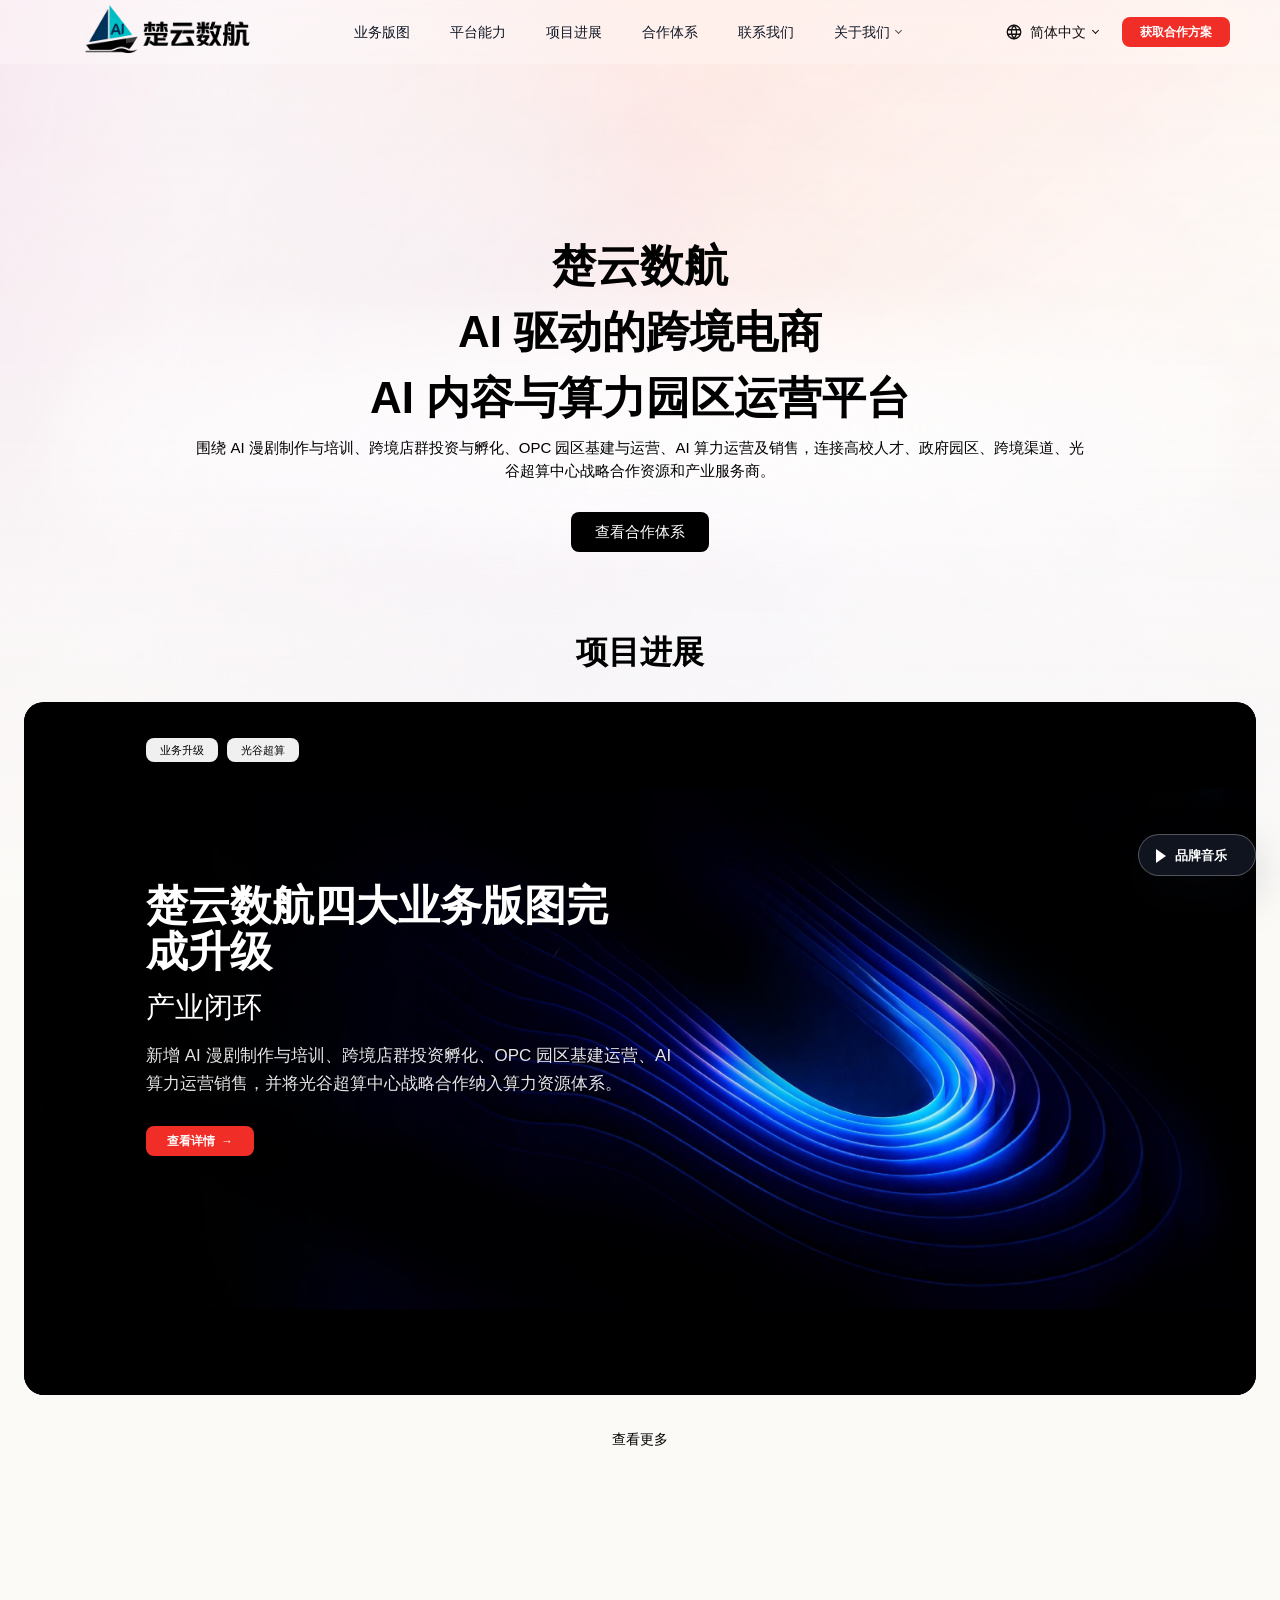
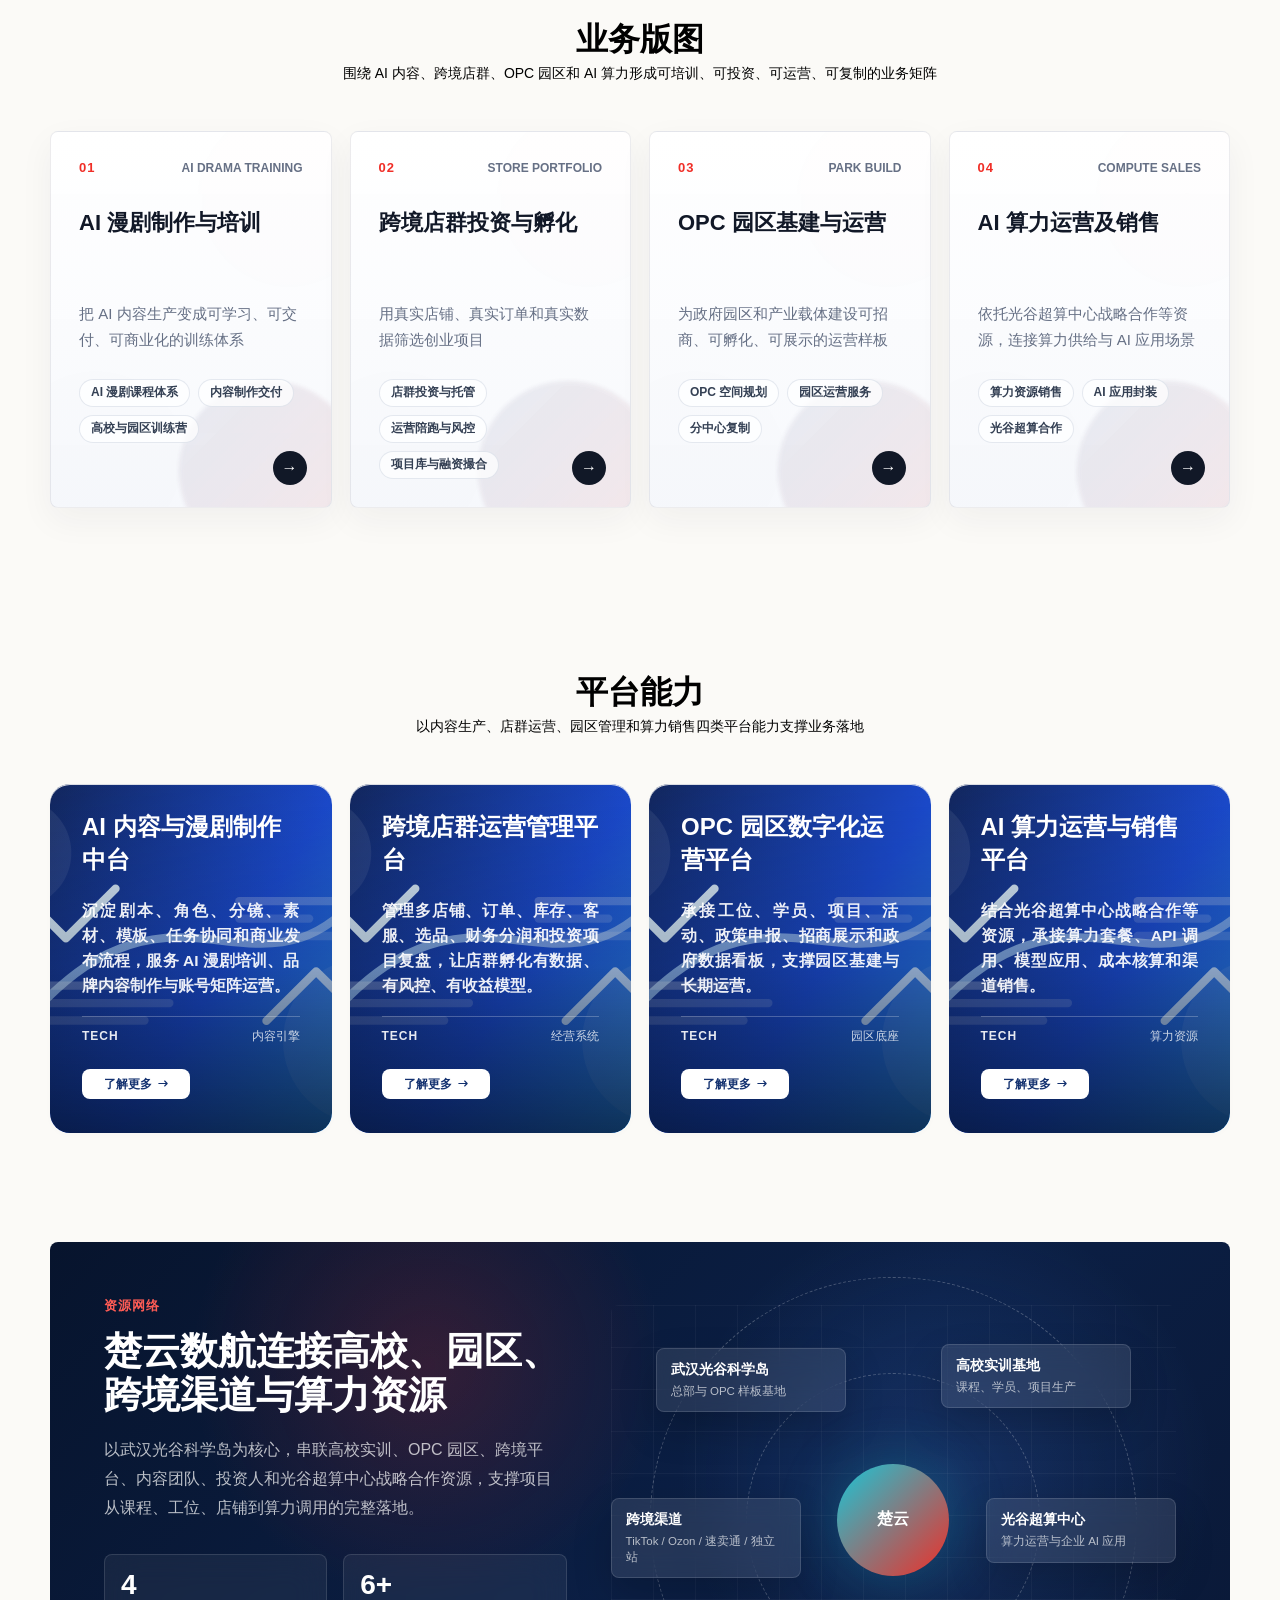
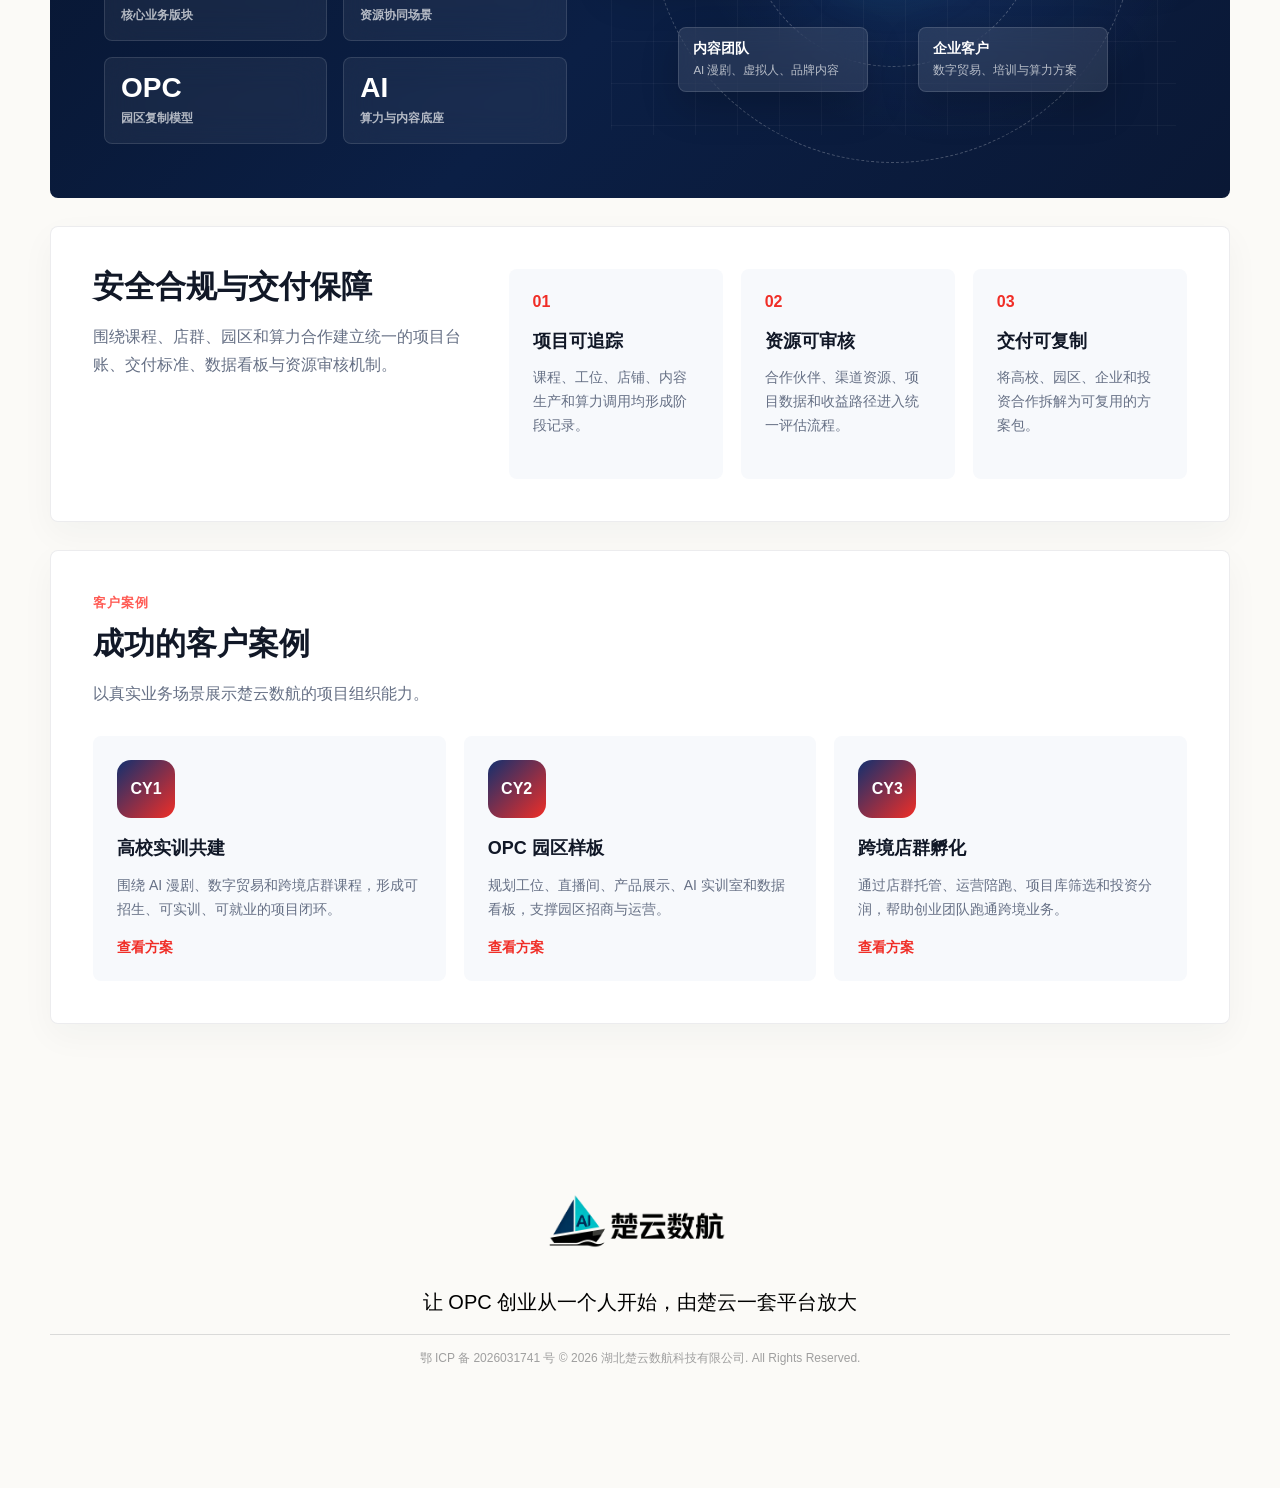
==== commit 5148f50d: "Adjust Chinese hero title line break" ====
--- a/cn.html
+++ b/cn.html
@@ -202,7 +202,7 @@
           <span class="liquid-icon liquid-icon--10"><img class="liquid-icon__logo" src="static/picture/hero-icon-appstore.png" alt=""></span>
         </div>
         <div class="hero__content">
-          <h1 id="hero-title">楚云数航<br>AI驱动的跨境电商、AI内容与算力园区运营平台</h1>
+          <h1 id="hero-title">楚云数航<br>AI驱动的跨境电商<br>AI 内容与算力园区运营平台</h1>
           <p>围绕AI漫剧制作与培训、跨境店群投资与孵化、OPC园区基建与运营、AI算力运营及销售，连接高校、政府园区、光谷超算中心战略合作资源和产业服务商。</p>
           <a class="hero-button" href="partner.html">查看合作体系</a>
         </div>
--- a/static/css/styles.css
+++ b/static/css/styles.css
@@ -3000,6 +3000,144 @@
   margin-bottom: 48px;
 }
 
+.product-accordion.solution-grid {
+  display: grid;
+  grid-template-columns: repeat(4, minmax(0, 1fr));
+  gap: 18px;
+}
+
+.solution-card {
+  position: relative;
+  min-height: 360px;
+  border: 1px solid rgba(17, 24, 39, 0.08);
+  border-radius: 8px;
+  padding: 28px;
+  overflow: hidden;
+  background:
+    linear-gradient(180deg, rgba(255, 255, 255, 0.95) 0%, rgba(246, 248, 252, 0.96) 100%),
+    radial-gradient(circle at 85% 18%, rgba(240, 46, 39, 0.12), transparent 34%),
+    radial-gradient(circle at 16% 88%, rgba(18, 48, 111, 0.11), transparent 38%);
+  box-shadow: 0 12px 34px rgba(31, 41, 55, 0.05);
+  isolation: isolate;
+  transition: transform 220ms ease, border-color 220ms ease, box-shadow 220ms ease;
+}
+
+.solution-card::before {
+  position: absolute;
+  inset: auto -28px -54px auto;
+  width: 180px;
+  height: 180px;
+  border-radius: 50%;
+  background: linear-gradient(135deg, rgba(18, 48, 111, 0.12), rgba(240, 46, 39, 0.13));
+  content: "";
+  filter: blur(2px);
+  opacity: 0.7;
+  pointer-events: none;
+}
+
+.solution-card:hover,
+.solution-card:focus-within {
+  border-color: rgba(240, 46, 39, 0.28);
+  box-shadow: 0 20px 48px rgba(31, 41, 55, 0.1);
+  transform: translateY(-6px);
+}
+
+.solution-card__link {
+  position: absolute;
+  z-index: 5;
+  inset: 0;
+}
+
+.solution-card__top,
+.solution-card h3,
+.solution-card p,
+.solution-card__tags,
+.solution-card__arrow {
+  position: relative;
+  z-index: 2;
+}
+
+.solution-card__top {
+  display: flex;
+  align-items: center;
+  justify-content: space-between;
+  gap: 16px;
+  margin-bottom: 34px;
+}
+
+.solution-card__top span {
+  color: var(--red);
+  font-size: 0.8125rem;
+  font-weight: 800;
+  letter-spacing: 0.08em;
+}
+
+.solution-card__top strong {
+  color: #667085;
+  font-size: 0.75rem;
+  font-weight: 700;
+  text-transform: uppercase;
+}
+
+.solution-card h3 {
+  min-height: 74px;
+  margin: 0;
+  color: #111827;
+  font-family: var(--title-font);
+  font-size: clamp(1.375rem, 1.7vw, 1.75rem);
+  line-height: 1.25;
+  font-weight: 750;
+}
+
+.solution-card p {
+  margin: 18px 0 0;
+  color: #667085;
+  font-size: 0.9375rem;
+  line-height: 1.72;
+}
+
+.solution-card__tags {
+  display: flex;
+  flex-wrap: wrap;
+  gap: 8px;
+  margin-top: 26px;
+}
+
+.solution-card__tags em {
+  display: inline-flex;
+  align-items: center;
+  min-height: 28px;
+  border: 1px solid rgba(18, 48, 111, 0.1);
+  border-radius: 999px;
+  padding: 0 11px;
+  color: #344054;
+  background: rgba(255, 255, 255, 0.72);
+  font-size: 0.75rem;
+  font-style: normal;
+  font-weight: 650;
+}
+
+.solution-card__arrow {
+  position: absolute;
+  right: 24px;
+  bottom: 22px;
+  display: grid;
+  place-items: center;
+  width: 34px;
+  height: 34px;
+  border-radius: 50%;
+  color: #fff;
+  background: #111827;
+  font-size: 1rem;
+  transition: background 180ms ease, transform 180ms ease;
+}
+
+.solution-card:hover .solution-card__arrow,
+.solution-card:focus-within .solution-card__arrow {
+  background: var(--red);
+  transform: translateX(3px);
+}
+
 .product-accordion {
   --product-motion-ease: cubic-bezier(0.22, 1, 0.36, 1);
   --product-card-pop-ease: cubic-bezier(0.22, 1, 0.36, 1);
@@ -4506,6 +4644,255 @@
   transform: translateY(-2px);
 }
 
+.ecosystem-showcase {
+  width: min(var(--page-max), calc(100% - 48px));
+  margin: calc(var(--module-gap) * -0.35) auto var(--module-gap);
+}
+
+.ecosystem-map {
+  display: grid;
+  grid-template-columns: minmax(0, 0.9fr) minmax(520px, 1.1fr);
+  gap: 44px;
+  align-items: center;
+  min-height: 520px;
+  border-radius: 8px;
+  padding: 54px;
+  color: #fff;
+  background:
+    radial-gradient(circle at 76% 42%, rgba(72, 139, 255, 0.18), transparent 28%),
+    radial-gradient(circle at 32% 22%, rgba(240, 46, 39, 0.18), transparent 26%),
+    linear-gradient(135deg, #07142d 0%, #0b1f45 54%, #0a1835 100%);
+  overflow: hidden;
+}
+
+.ecosystem-map__copy span,
+.customer-stories__head span {
+  display: inline-flex;
+  margin-bottom: 14px;
+  color: #ff5c55;
+  font-size: 0.8125rem;
+  font-weight: 800;
+  letter-spacing: 0.08em;
+  text-transform: uppercase;
+}
+
+.ecosystem-map__copy h2,
+.ecosystem-assurance h2,
+.customer-stories__head h2 {
+  margin: 0;
+  font-family: var(--title-font);
+  font-size: clamp(2rem, 3vw, 3rem);
+  line-height: 1.16;
+  font-weight: 760;
+}
+
+.ecosystem-map__copy p,
+.ecosystem-assurance > div > p,
+.customer-stories__head p {
+  margin: 18px 0 0;
+  color: rgba(255, 255, 255, 0.72);
+  font-size: 1rem;
+  line-height: 1.8;
+}
+
+.ecosystem-stats {
+  display: grid;
+  grid-template-columns: repeat(2, minmax(0, 1fr));
+  gap: 16px;
+  margin-top: 32px;
+}
+
+.ecosystem-stats strong {
+  min-height: 84px;
+  border: 1px solid rgba(255, 255, 255, 0.12);
+  border-radius: 8px;
+  padding: 16px;
+  background: rgba(255, 255, 255, 0.06);
+  backdrop-filter: blur(16px);
+  -webkit-backdrop-filter: blur(16px);
+}
+
+.ecosystem-stats b {
+  display: block;
+  color: #fff;
+  font-size: 1.75rem;
+  line-height: 1;
+}
+
+.ecosystem-stats small {
+  display: block;
+  margin-top: 8px;
+  color: rgba(255, 255, 255, 0.68);
+  font-size: 0.75rem;
+  line-height: 1.4;
+}
+
+.ecosystem-map__visual {
+  position: relative;
+  min-height: 430px;
+  border-radius: 8px;
+  background:
+    linear-gradient(rgba(255, 255, 255, 0.04) 1px, transparent 1px),
+    linear-gradient(90deg, rgba(255, 255, 255, 0.04) 1px, transparent 1px);
+  background-size: 42px 42px;
+}
+
+.ecosystem-map__visual::before {
+  position: absolute;
+  left: 50%;
+  top: 50%;
+  width: 112px;
+  height: 112px;
+  border-radius: 50%;
+  background: linear-gradient(135deg, #19c7d8, #f02e27);
+  box-shadow: 0 0 60px rgba(25, 199, 216, 0.26);
+  content: "楚云";
+  display: grid;
+  place-items: center;
+  color: #fff;
+  font-weight: 900;
+  transform: translate(-50%, -50%);
+}
+
+.ecosystem-orbit {
+  position: absolute;
+  left: 50%;
+  top: 50%;
+  border: 1px dashed rgba(255, 255, 255, 0.24);
+  border-radius: 50%;
+  transform: translate(-50%, -50%);
+}
+
+.ecosystem-orbit--outer {
+  width: 86%;
+  aspect-ratio: 1;
+}
+
+.ecosystem-orbit--inner {
+  width: 52%;
+  aspect-ratio: 1;
+}
+
+.ecosystem-node {
+  position: absolute;
+  width: 190px;
+  border: 1px solid rgba(255, 255, 255, 0.13);
+  border-radius: 8px;
+  padding: 12px 14px;
+  background: rgba(255, 255, 255, 0.1);
+  box-shadow: 0 16px 38px rgba(0, 0, 0, 0.18);
+  backdrop-filter: blur(14px);
+  -webkit-backdrop-filter: blur(14px);
+}
+
+.ecosystem-node b {
+  display: block;
+  color: #fff;
+  font-size: 0.875rem;
+}
+
+.ecosystem-node small {
+  display: block;
+  margin-top: 5px;
+  color: rgba(255, 255, 255, 0.68);
+  font-size: 0.7188rem;
+  line-height: 1.35;
+}
+
+.ecosystem-node--1 { left: 8%; top: 10%; }
+.ecosystem-node--2 { right: 8%; top: 9%; }
+.ecosystem-node--3 { left: 0; top: 45%; }
+.ecosystem-node--4 { right: 0; top: 45%; }
+.ecosystem-node--5 { left: 12%; bottom: 10%; }
+.ecosystem-node--6 { right: 12%; bottom: 10%; }
+
+.ecosystem-assurance,
+.customer-stories {
+  margin-top: 28px;
+  border: 1px solid rgba(17, 24, 39, 0.08);
+  border-radius: 8px;
+  padding: 42px;
+  background: #fff;
+  box-shadow: 0 12px 34px rgba(31, 41, 55, 0.04);
+}
+
+.ecosystem-assurance {
+  display: grid;
+  grid-template-columns: minmax(260px, 0.72fr) minmax(0, 1.28fr);
+  gap: 34px;
+}
+
+.ecosystem-assurance h2,
+.customer-stories__head h2 {
+  color: #111827;
+  font-size: clamp(1.75rem, 2.4vw, 2.5rem);
+}
+
+.ecosystem-assurance > div > p,
+.customer-stories__head p {
+  color: #667085;
+}
+
+.ecosystem-assurance__grid,
+.customer-stories__grid {
+  display: grid;
+  grid-template-columns: repeat(3, minmax(0, 1fr));
+  gap: 18px;
+}
+
+.ecosystem-assurance__grid article,
+.customer-stories__grid article {
+  min-height: 210px;
+  border-radius: 8px;
+  padding: 24px;
+  background: #f7f9fc;
+}
+
+.ecosystem-assurance__grid span {
+  color: var(--red);
+  font-weight: 850;
+}
+
+.ecosystem-assurance__grid h3,
+.customer-stories__grid h3 {
+  margin: 18px 0 0;
+  color: #111827;
+  font-size: 1.125rem;
+  line-height: 1.35;
+}
+
+.ecosystem-assurance__grid p,
+.customer-stories__grid p {
+  margin: 12px 0 0;
+  color: #667085;
+  font-size: 0.875rem;
+  line-height: 1.72;
+}
+
+.customer-stories__head {
+  max-width: 760px;
+  margin-bottom: 28px;
+}
+
+.customer-logo {
+  display: grid;
+  place-items: center;
+  width: 58px;
+  height: 58px;
+  border-radius: 14px;
+  color: #fff;
+  background: linear-gradient(135deg, #12306f, #f02e27);
+  font-weight: 900;
+}
+
+.customer-stories__grid a {
+  display: inline-flex;
+  margin-top: 18px;
+  color: var(--red);
+  font-size: 0.875rem;
+  font-weight: 800;
+}
+
 .footer-band {
   width: min(var(--page-max), calc(100% - 48px));
   margin: 0 auto;
@@ -4679,6 +5066,21 @@
   .tech-grid {
     grid-template-columns: repeat(2, minmax(0, 1fr));
     gap: 20px;
+  }
+
+  .product-accordion.solution-grid,
+  .ecosystem-assurance__grid,
+  .customer-stories__grid {
+    grid-template-columns: repeat(2, minmax(0, 1fr));
+  }
+
+  .ecosystem-map,
+  .ecosystem-assurance {
+    grid-template-columns: 1fr;
+  }
+
+  .ecosystem-map {
+    padding: 40px;
   }
 
   .tech-copy {
@@ -5158,8 +5560,34 @@
   .news-layout,
   .product-accordion,
   .tech-carousel,
+  .ecosystem-showcase,
   .footer-band {
     width: calc(100% - 32px);
+  }
+
+  .product-accordion.solution-grid,
+  .ecosystem-stats,
+  .ecosystem-assurance__grid,
+  .customer-stories__grid {
+    grid-template-columns: 1fr;
+  }
+
+  .solution-card {
+    min-height: auto;
+  }
+
+  .ecosystem-map,
+  .ecosystem-assurance,
+  .customer-stories {
+    padding: 28px 20px;
+  }
+
+  .ecosystem-map__visual {
+    min-height: 560px;
+  }
+
+  .ecosystem-node {
+    width: min(190px, 44vw);
   }
 
   .tech-grid {
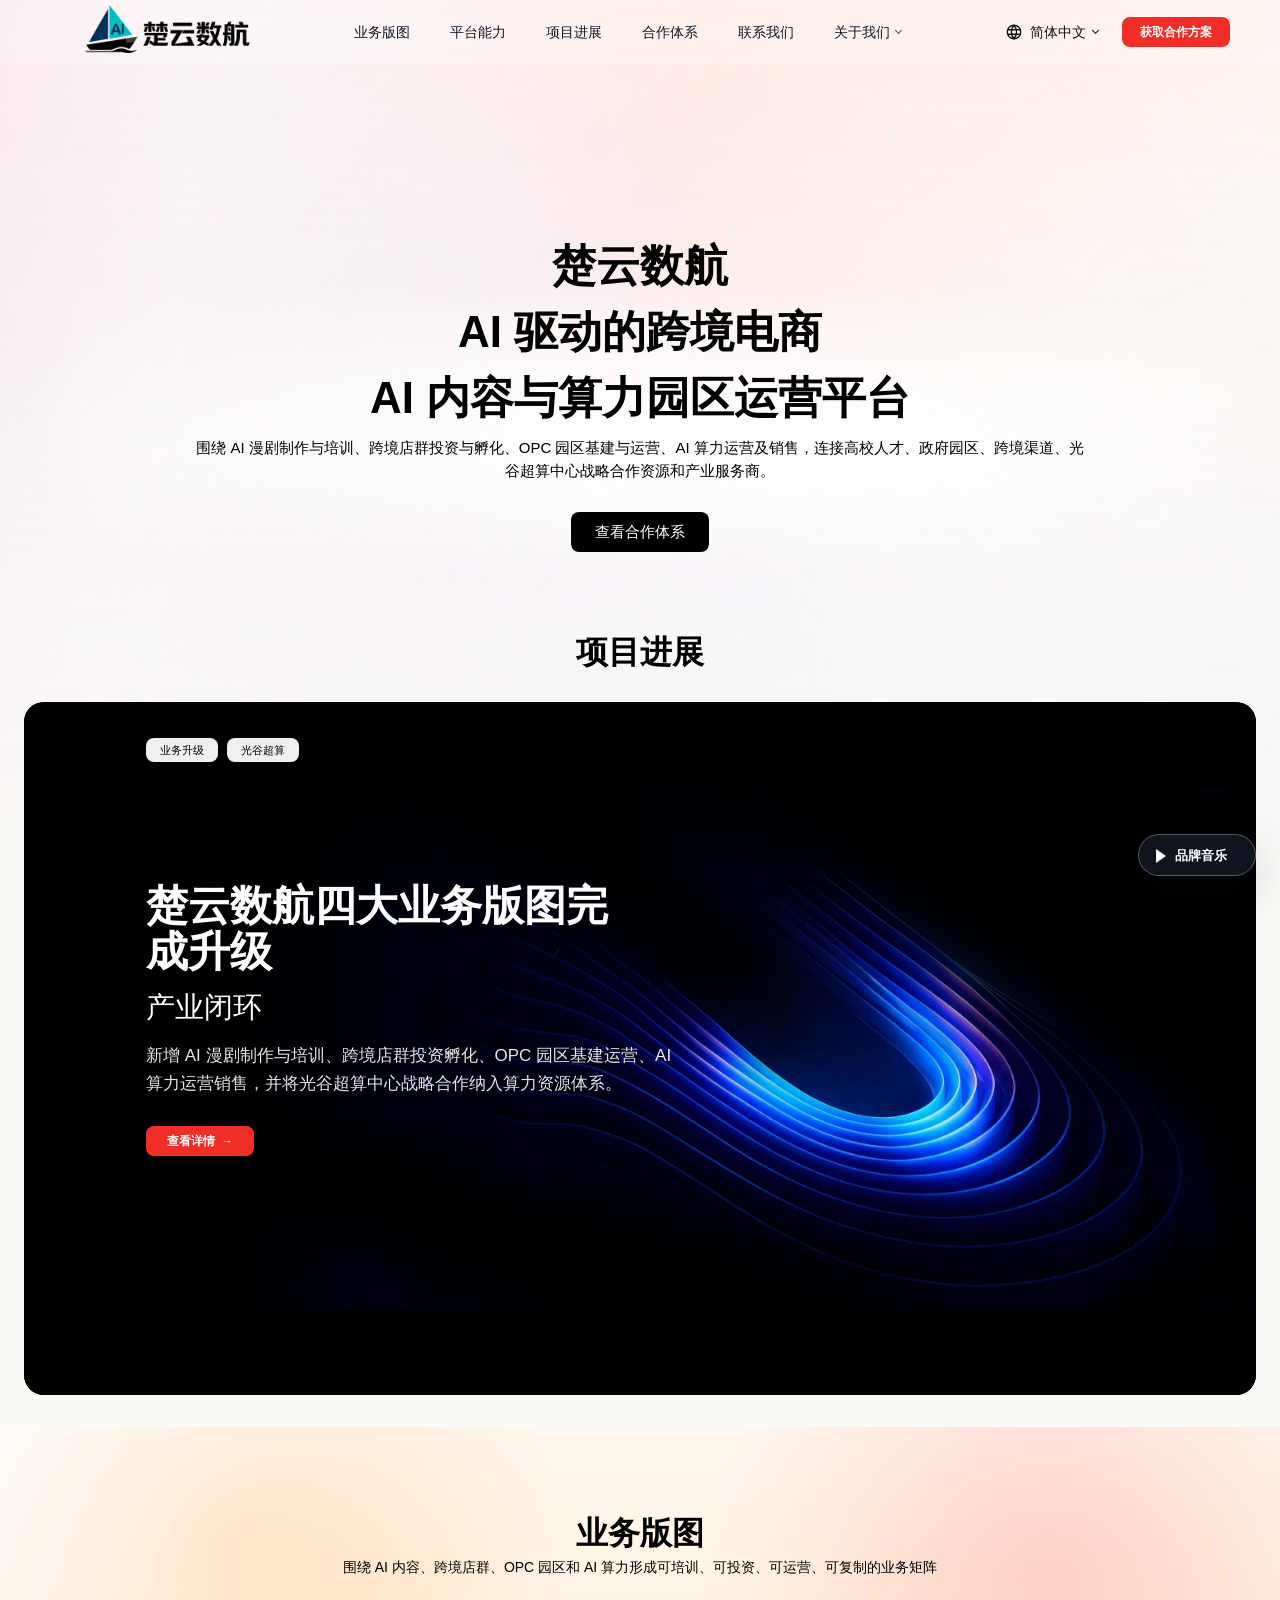
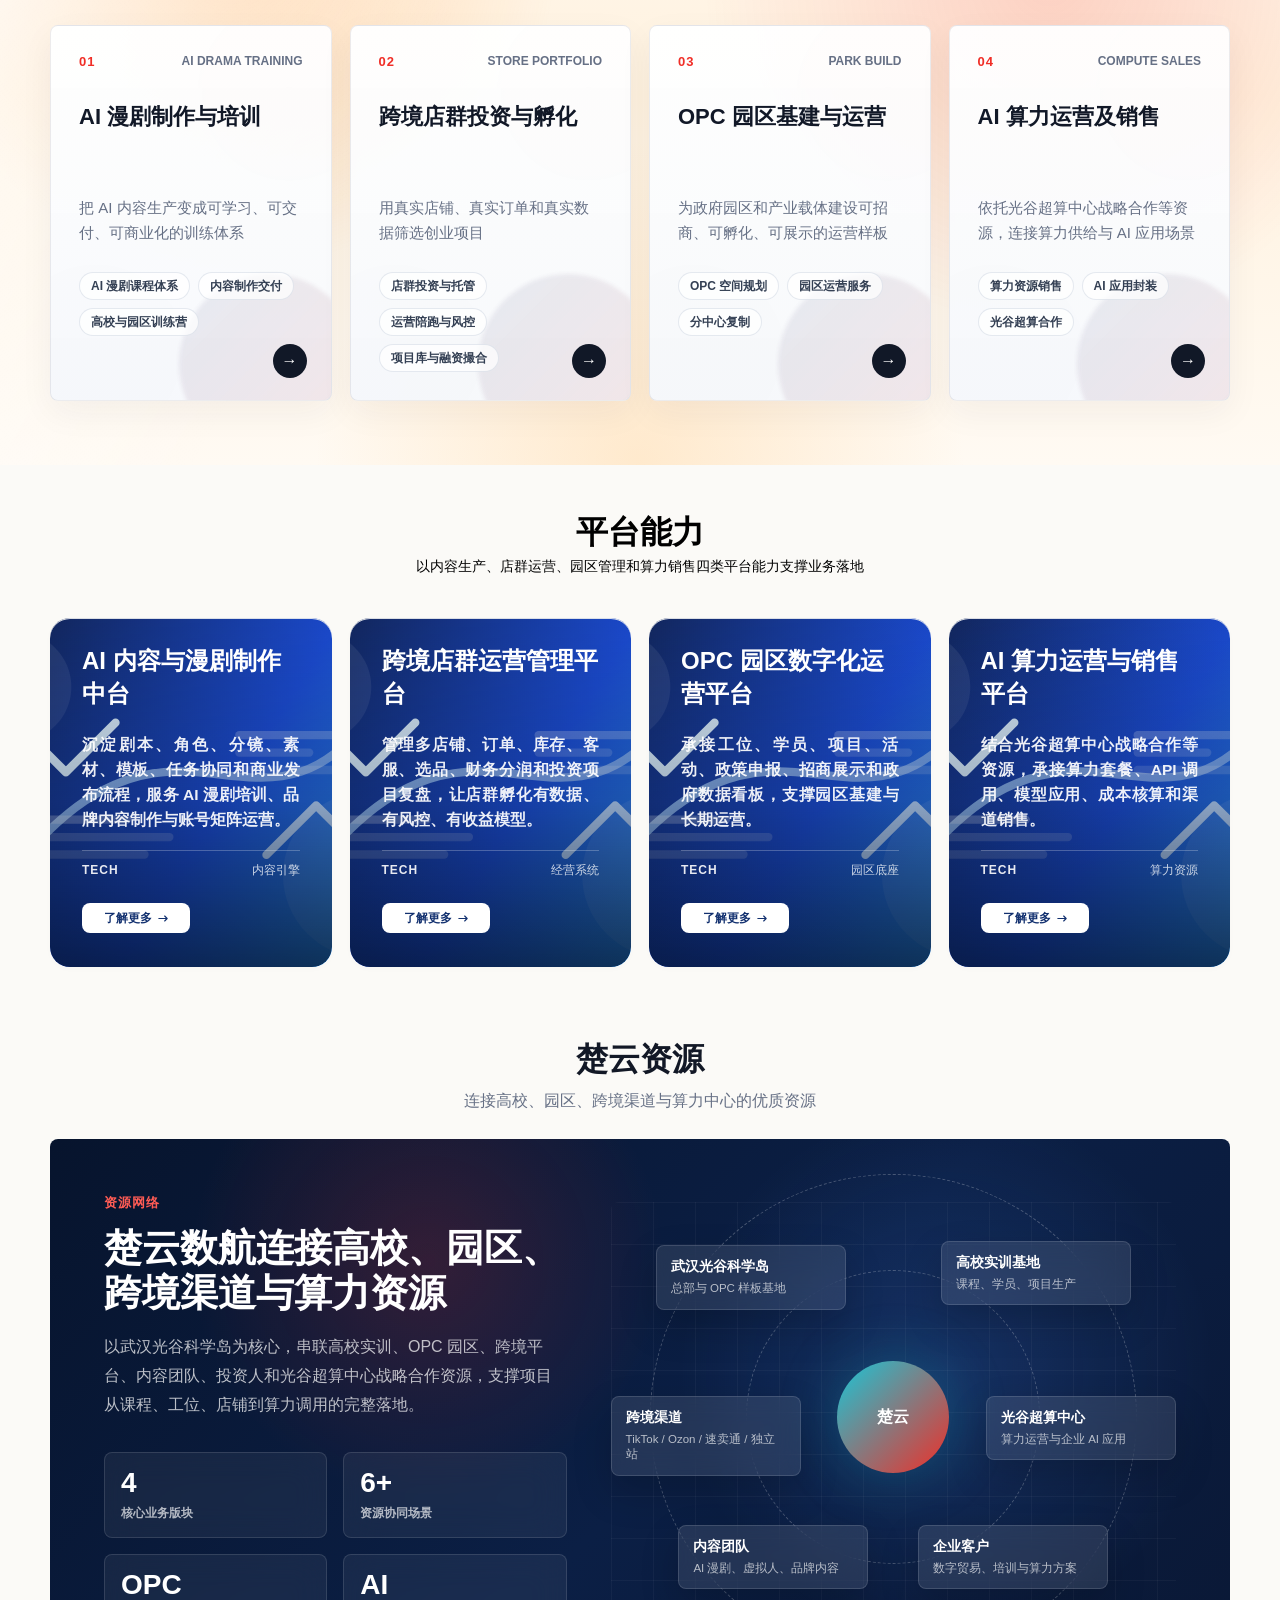
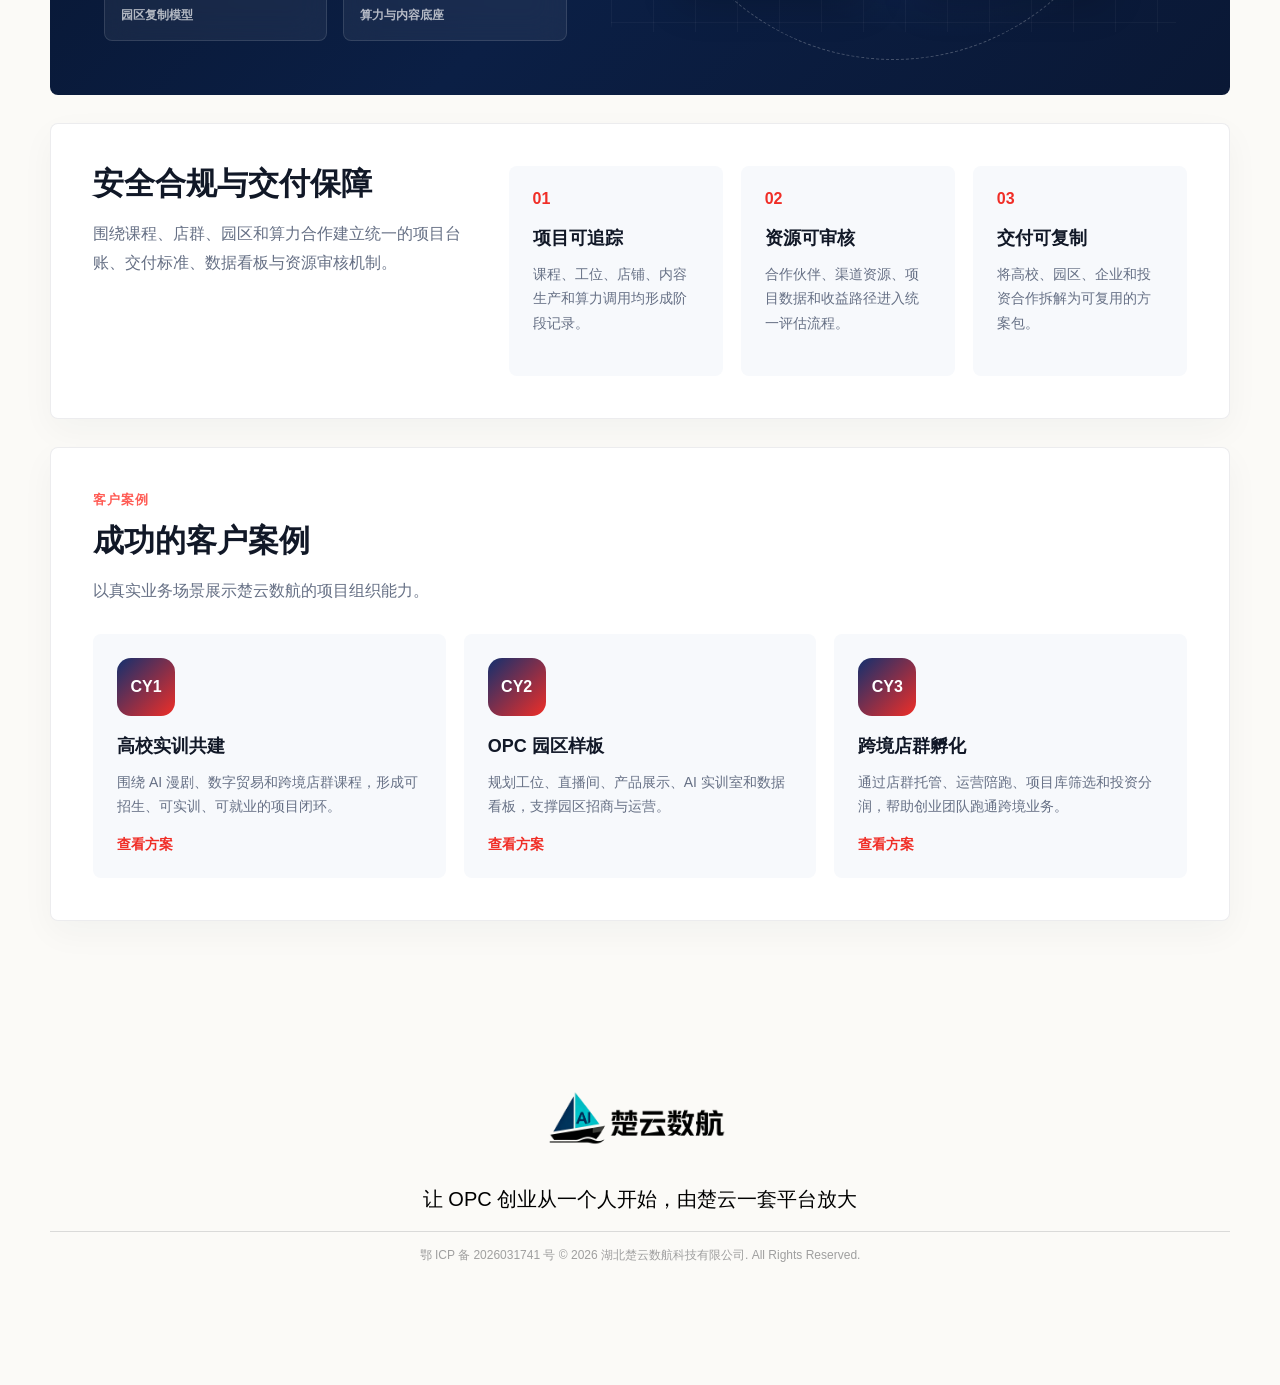
==== commit 6d244cbd: "Tighten homepage resource and news spacing" ====
--- a/cn.html
+++ b/cn.html
@@ -240,7 +240,6 @@
 
         </div>
 
-        <button class="text-link" type="button" data-open-news>查看更多</button>
       </section>
 
       <section class="products section" id="products" aria-labelledby="products-title">
--- a/static/css/styles.css
+++ b/static/css/styles.css
@@ -2455,7 +2455,7 @@
 
 .news {
   z-index: 5;
-  padding: 76px 0 var(--module-gap);
+  padding: 76px 0 clamp(18px, 2.5vw, 34px);
 }
 
 .news .section-heading {
@@ -2991,9 +2991,31 @@
 .products {
   --products-content-shift: clamp(0px, calc((100vw - 1280px) * 0.28), 56px);
   --products-card-text-shift: clamp(0px, calc((100vw - 1280px) * 0.44), 88px);
+  position: relative;
   z-index: 0;
-  padding: 0 0 var(--module-gap);
-  overflow: visible;
+  margin: 0 0 clamp(28px, 4vw, 54px);
+  padding: clamp(64px, 7vw, 96px) 0 clamp(42px, 5vw, 70px);
+  overflow: hidden;
+  background:
+    radial-gradient(circle at 18% 18%, rgba(255, 157, 69, 0.34), transparent 28%),
+    radial-gradient(circle at 82% 24%, rgba(240, 46, 39, 0.18), transparent 30%),
+    linear-gradient(180deg, #fff8ef 0%, #fff2df 42%, #fffaf3 100%);
+}
+
+.products::before {
+  position: absolute;
+  z-index: 0;
+  inset: 0;
+  background:
+    linear-gradient(120deg, rgba(255, 255, 255, 0.72) 0%, rgba(255, 255, 255, 0) 34%),
+    radial-gradient(circle at 50% 100%, rgba(255, 181, 85, 0.24), transparent 36%);
+  content: "";
+  pointer-events: none;
+}
+
+.products > * {
+  position: relative;
+  z-index: 1;
 }
 
 .products .section-heading {
@@ -4405,7 +4427,7 @@
 }
 
 .technology .section-heading {
-  margin-bottom: 48px;
+  margin-bottom: 42px;
   text-align: center;
 }
 
@@ -4646,7 +4668,29 @@
 
 .ecosystem-showcase {
   width: min(var(--page-max), calc(100% - 48px));
-  margin: calc(var(--module-gap) * -0.35) auto var(--module-gap);
+  margin: calc(var(--module-gap) * -0.55) auto var(--module-gap);
+}
+
+.ecosystem-showcase__heading {
+  margin: 0 auto 24px;
+  text-align: center;
+}
+
+.ecosystem-showcase__heading h2 {
+  margin: 0;
+  color: #121826;
+  font-family: var(--title-font);
+  font-size: 2rem;
+  line-height: 32px;
+  font-weight: 600;
+}
+
+.ecosystem-showcase__heading p {
+  margin: 12px auto 0;
+  max-width: 680px;
+  color: #667085;
+  font-size: 1rem;
+  line-height: 1.75;
 }
 
 .ecosystem-map {
@@ -5260,7 +5304,7 @@
 
   .news {
     padding-top: 56px;
-    padding-bottom: var(--module-gap);
+    padding-bottom: clamp(18px, 5vw, 30px);
   }
 
   .news-layout {
@@ -5876,7 +5920,7 @@
   }
 
   .products {
-    padding-bottom: var(--module-gap);
+    padding-bottom: clamp(42px, 9vw, 64px);
   }
 
   .product-expanded,
